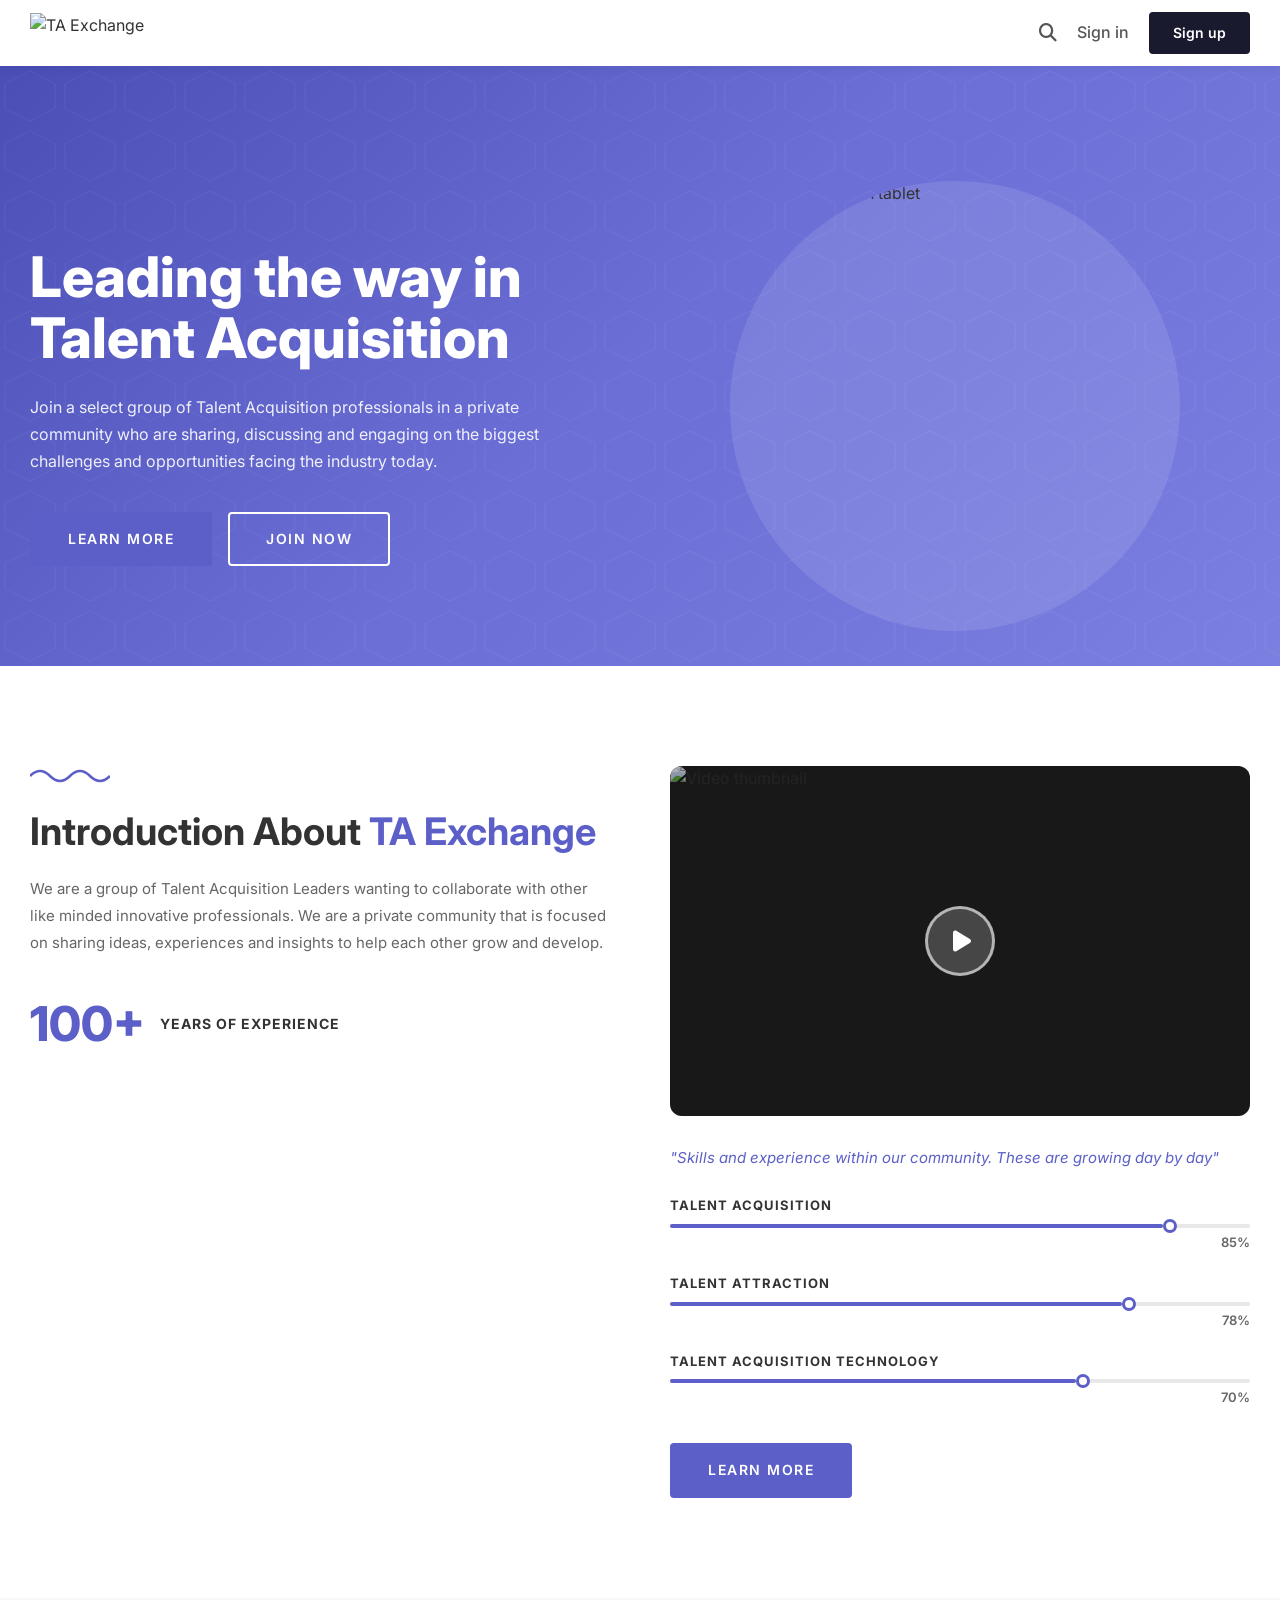
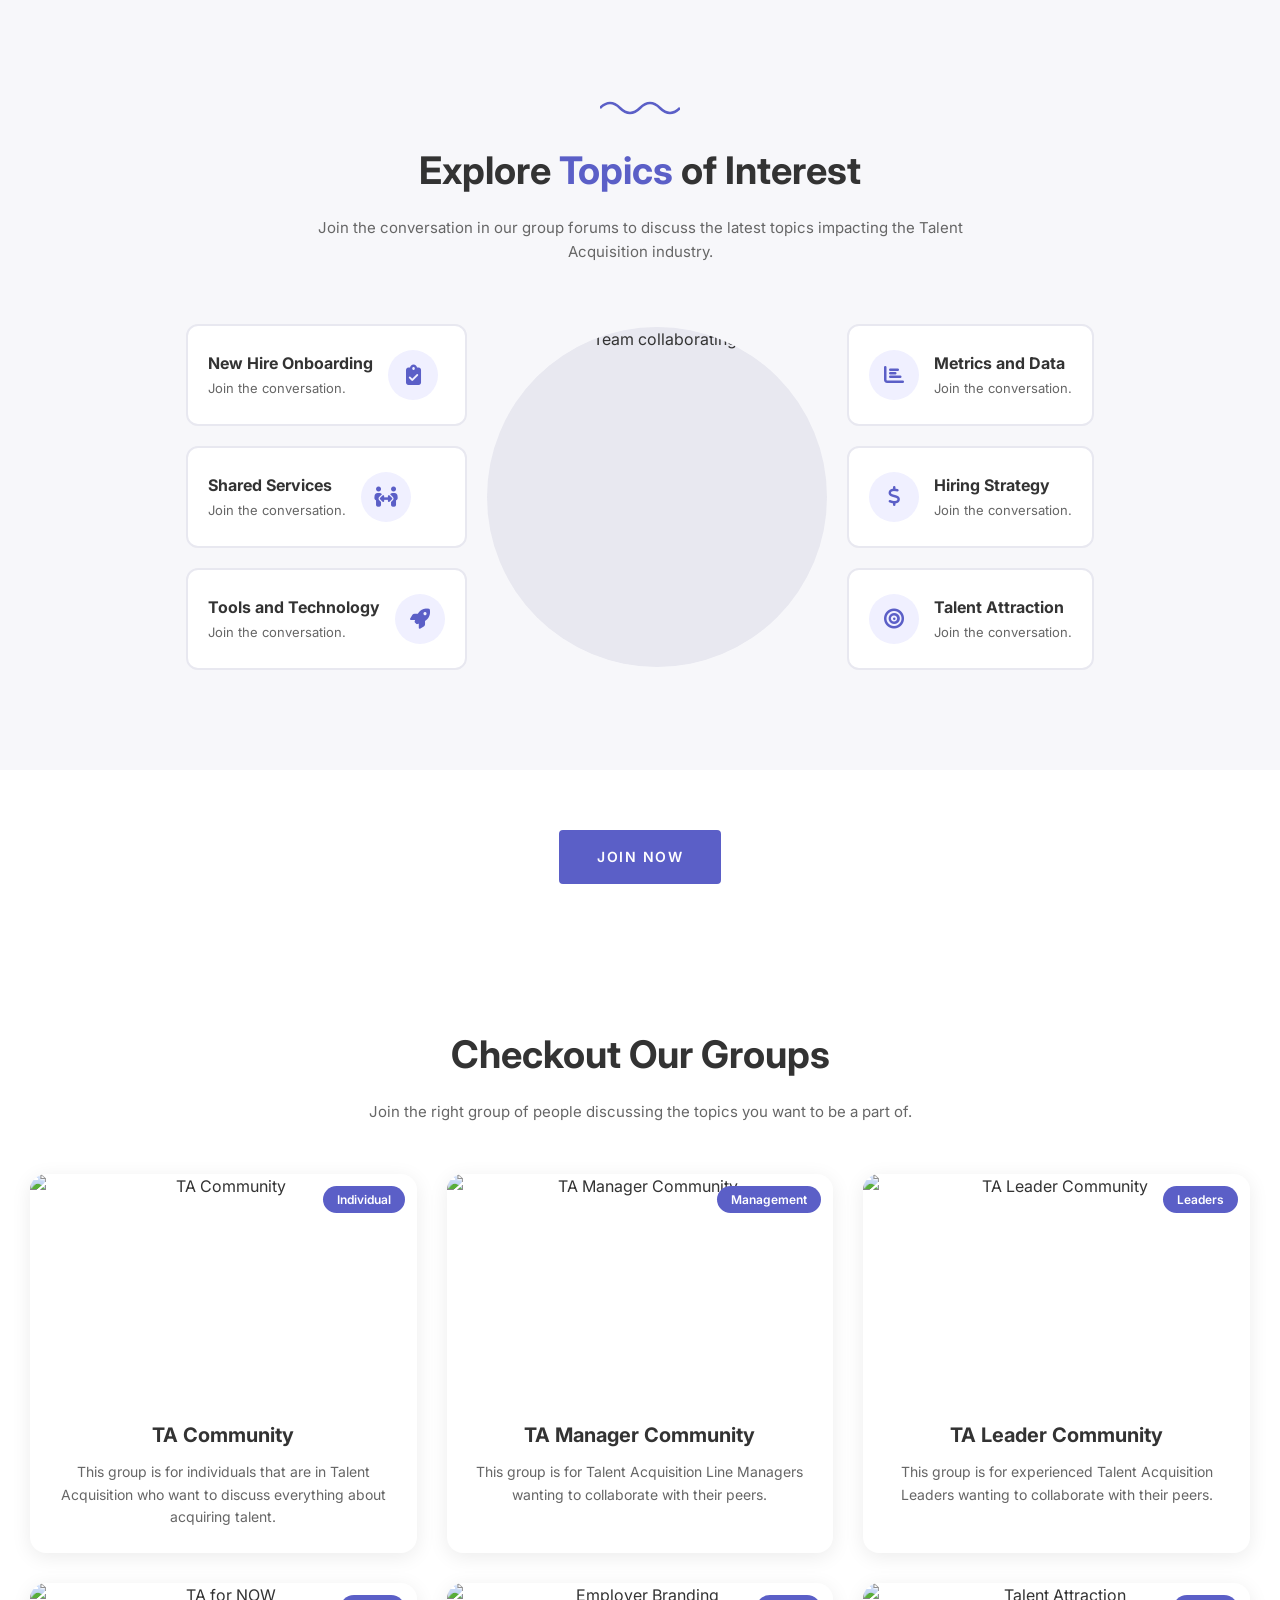
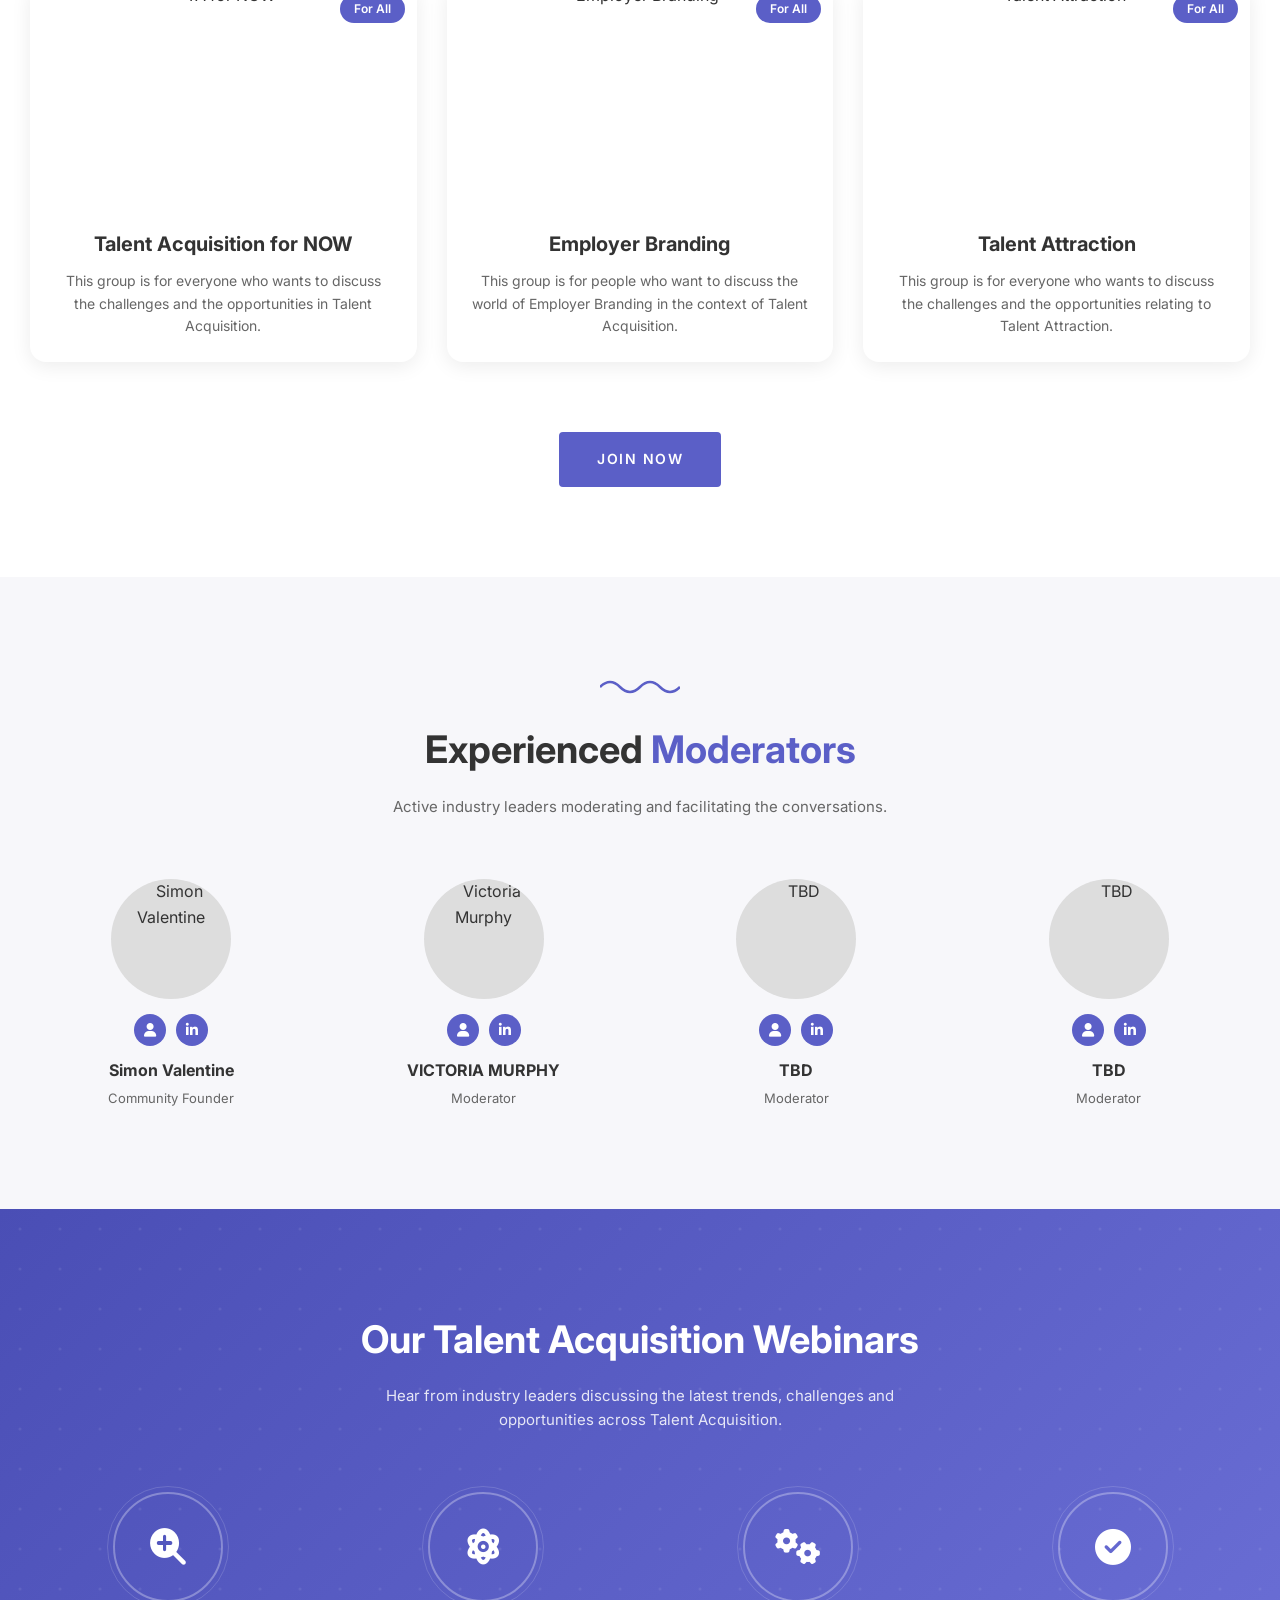
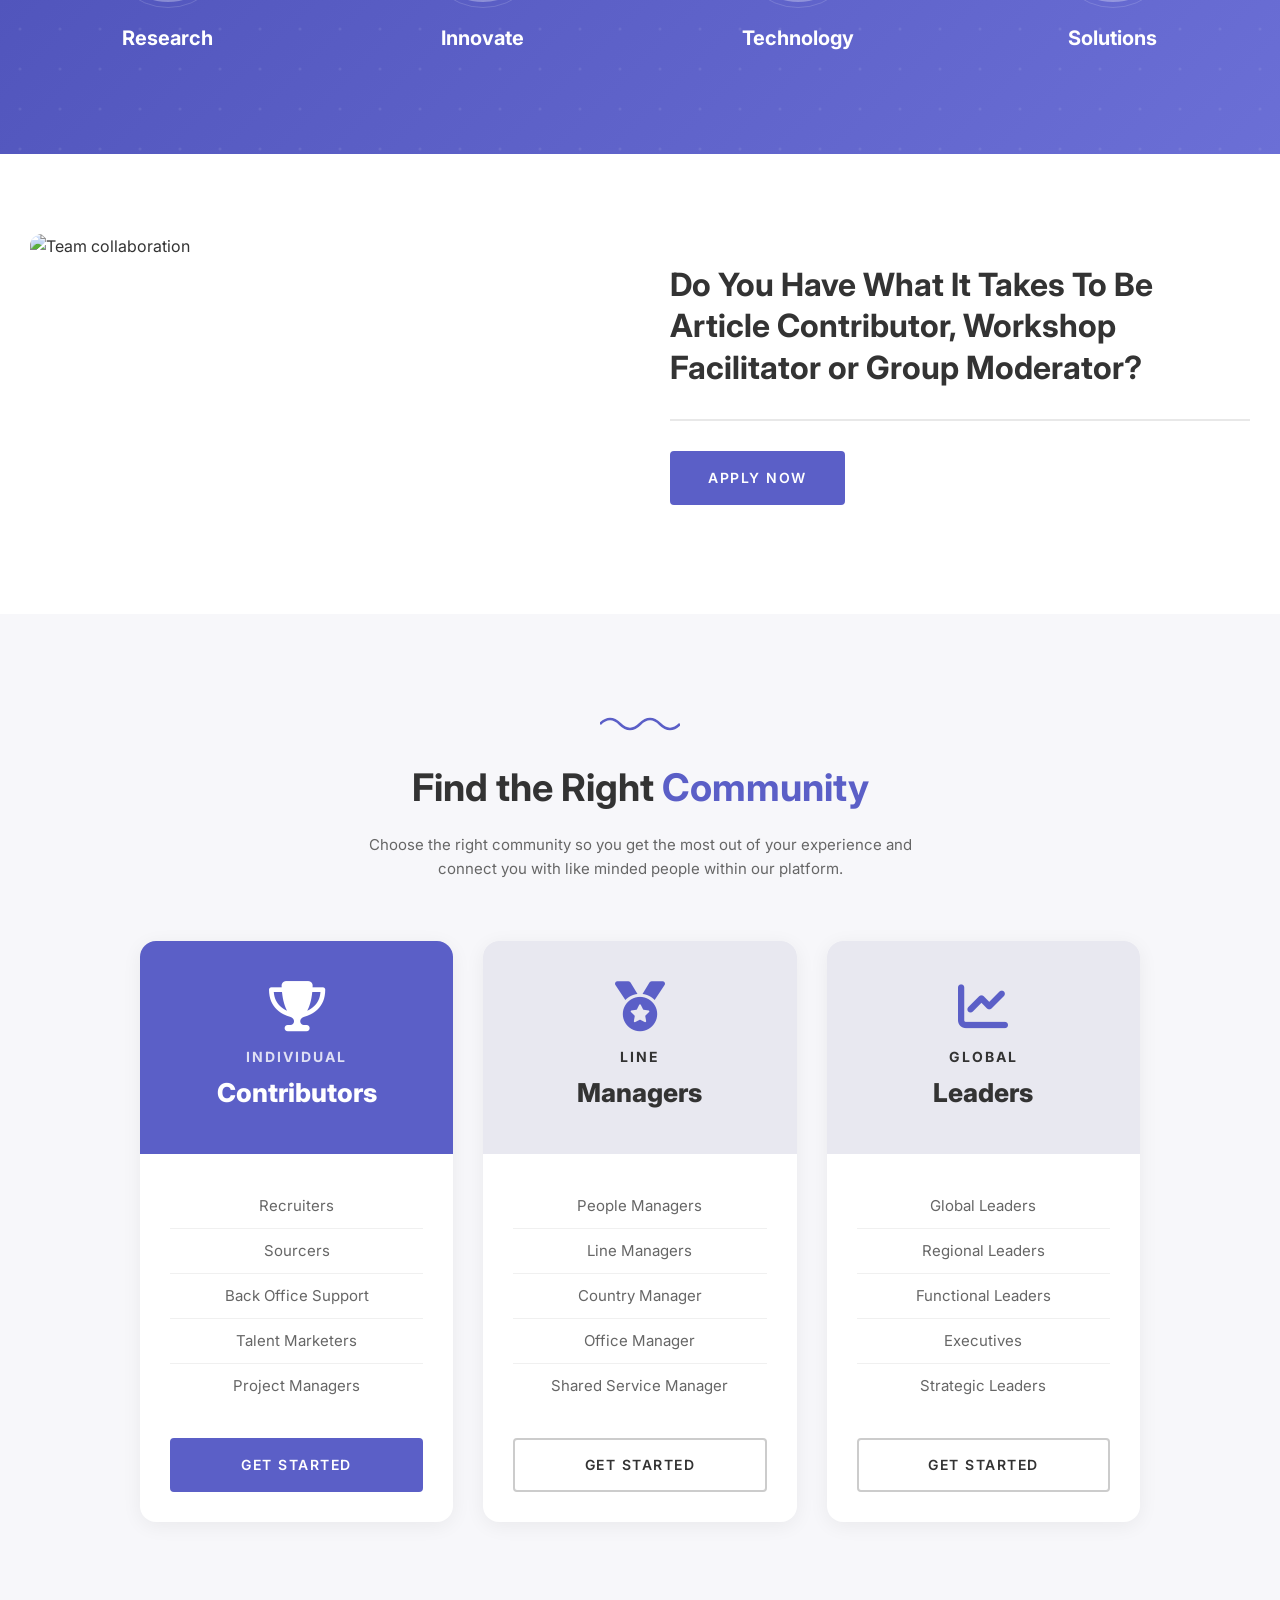
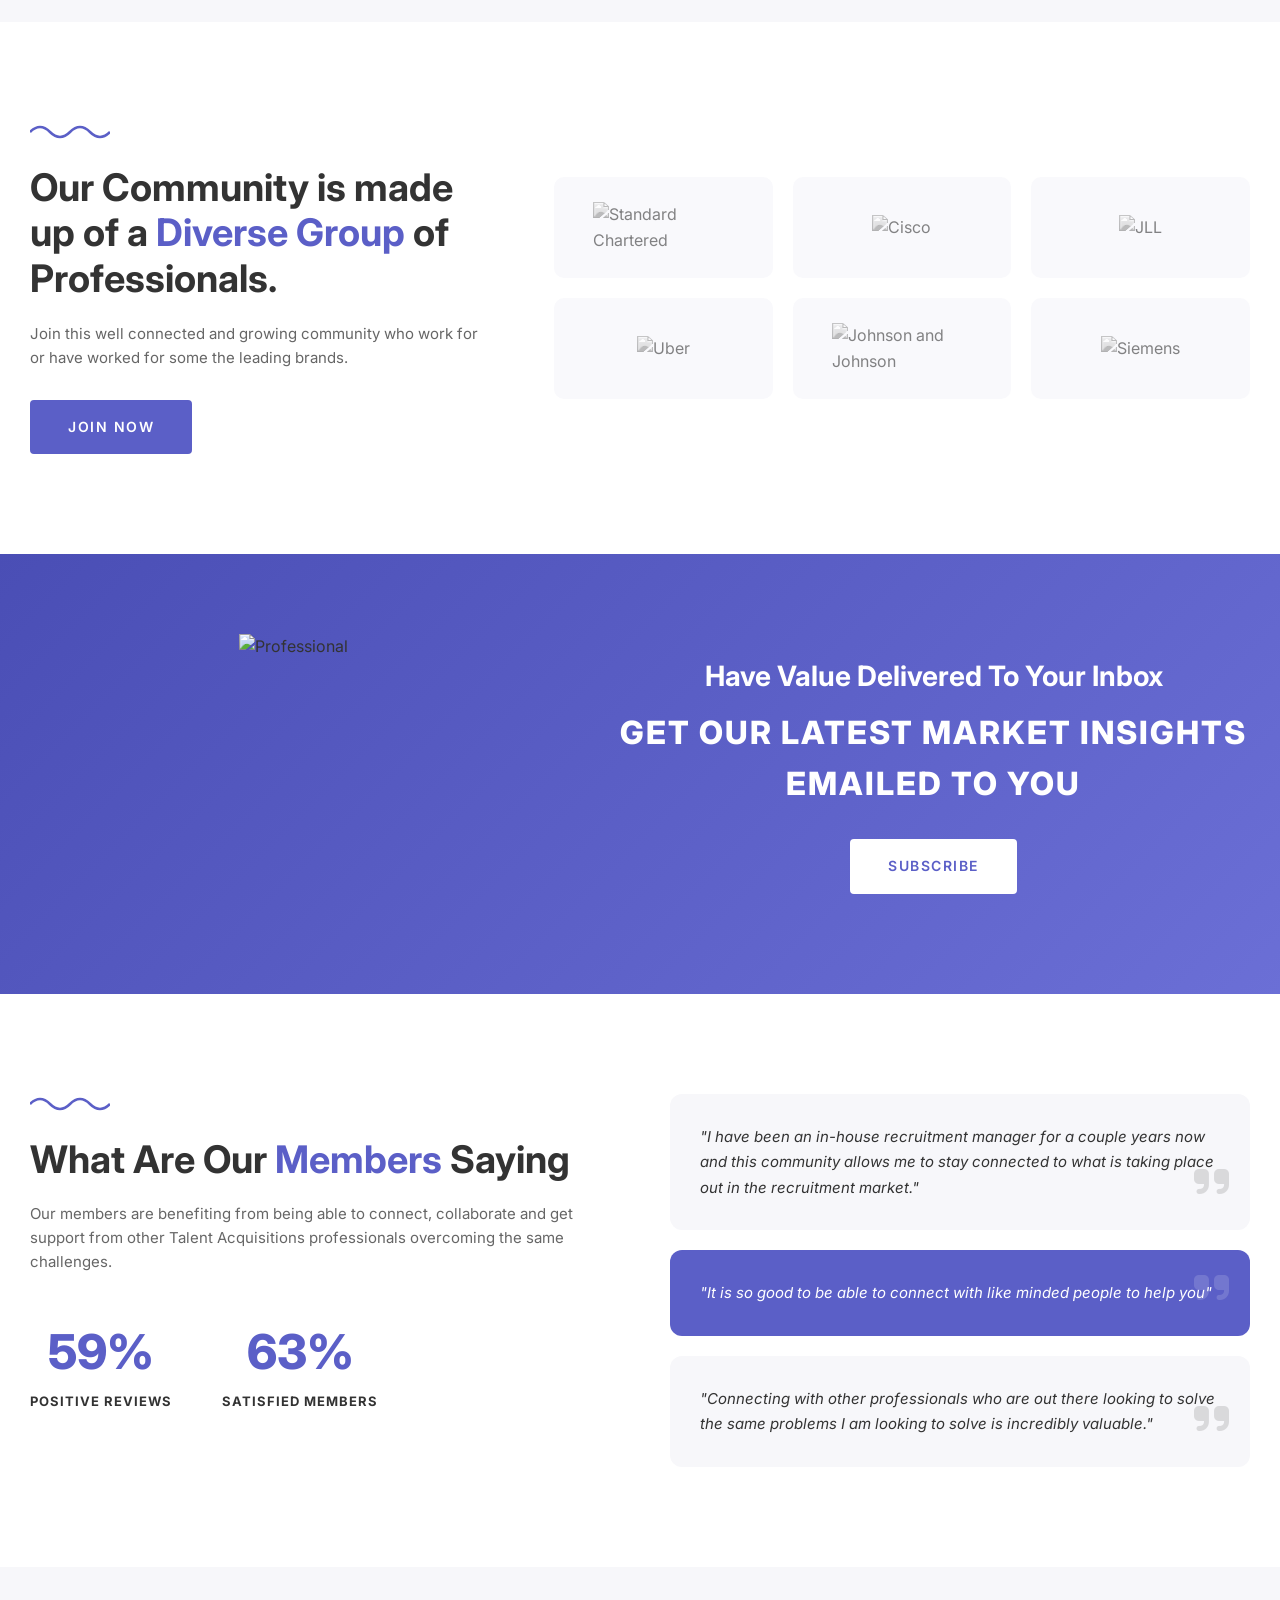
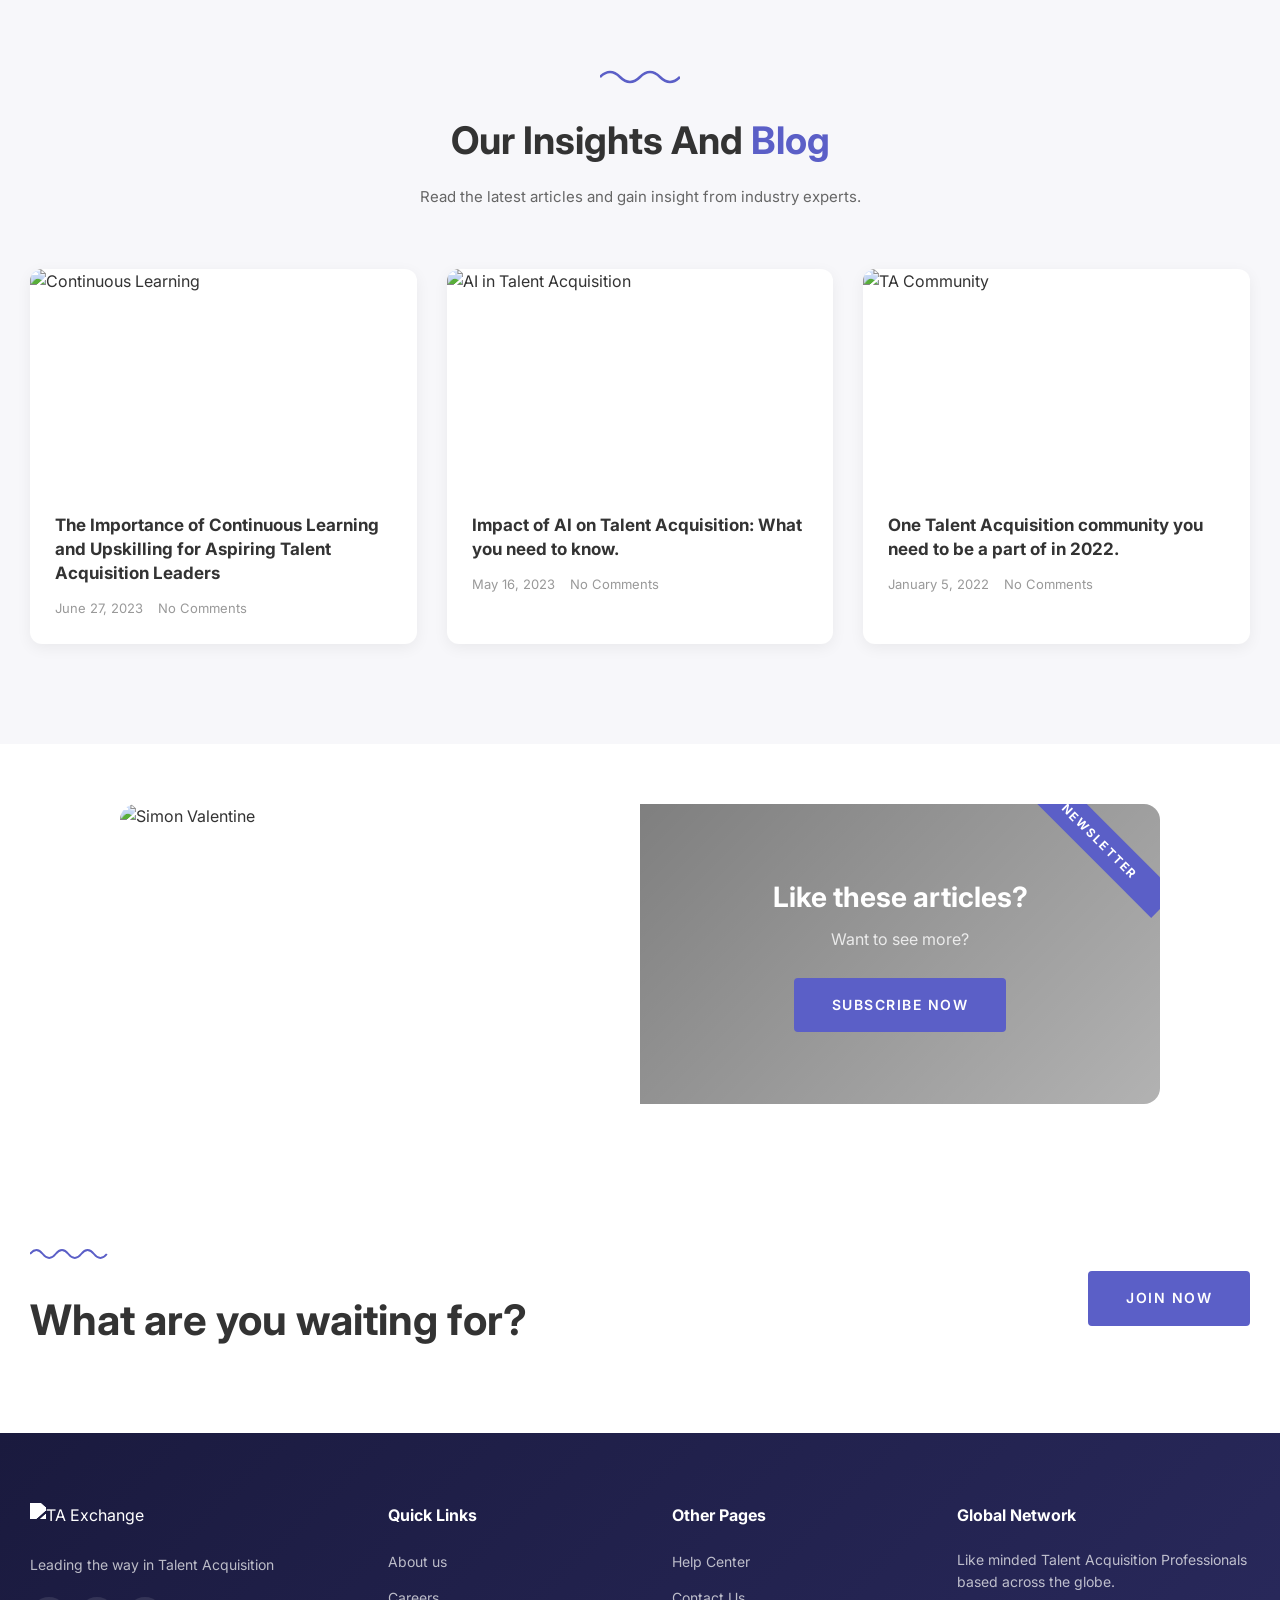
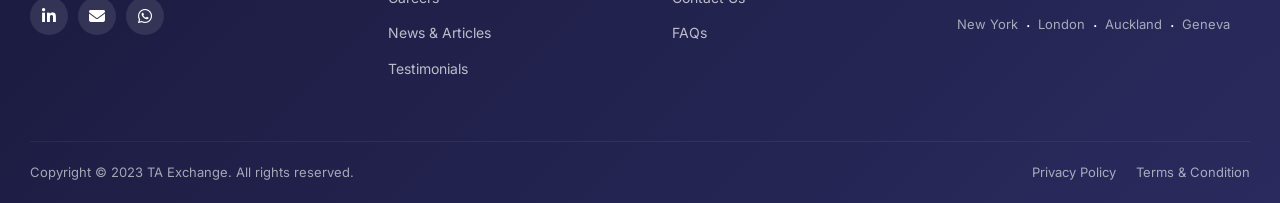
==== index.html @ 91c37acd "Rename ta-exchange-clone.html to index.html" ====
<!DOCTYPE html>
<html lang="en">
<head>
<meta charset="UTF-8">
<meta name="viewport" content="width=device-width, initial-scale=1.0">
<title>Talent Acquisition Exchange – Leading the way in Talent Acquisition</title>
<link rel="preconnect" href="https://fonts.googleapis.com">
<link href="https://fonts.googleapis.com/css2?family=Inter:wght@300;400;500;600;700;800;900&display=swap" rel="stylesheet">
<link rel="stylesheet" href="https://cdnjs.cloudflare.com/ajax/libs/font-awesome/6.4.0/css/all.min.css">
<style>
/* ===== RESET & BASE ===== */
*, *::before, *::after { margin: 0; padding: 0; box-sizing: border-box; }
html { scroll-behavior: smooth; }
body {
  font-family: 'Inter', -apple-system, BlinkMacSystemFont, sans-serif;
  color: #333;
  line-height: 1.6;
  overflow-x: hidden;
  background: #fff;
}
a { text-decoration: none; color: inherit; }
ul { list-style: none; }
img { max-width: 100%; display: block; }

:root {
  --primary: #5B5FC7;
  --primary-dark: #4A4EB5;
  --primary-light: #7175D4;
  --dark: #1a1a2e;
  --white: #ffffff;
  --gray-light: #f7f7fa;
  --gray: #666;
  --text: #333;
  --max-width: 1280px;
}

.container { max-width: var(--max-width); margin: 0 auto; padding: 0 30px; }
.section-wave { display: block; margin-bottom: 15px; color: var(--primary); }
.section-wave svg { width: 80px; height: 20px; }
.accent { color: var(--primary); }
.btn-primary {
  display: inline-block; background: var(--primary); color: var(--white);
  padding: 14px 36px; border-radius: 4px; font-weight: 600; font-size: 14px;
  letter-spacing: 1.5px; text-transform: uppercase; transition: all 0.3s; border: 2px solid var(--primary);
}
.btn-primary:hover { background: var(--primary-dark); border-color: var(--primary-dark); }
.btn-outline {
  display: inline-block; background: transparent; color: var(--white);
  padding: 14px 36px; border-radius: 4px; font-weight: 600; font-size: 14px;
  letter-spacing: 1.5px; text-transform: uppercase; border: 2px solid var(--white); transition: all 0.3s;
}
.btn-outline:hover { background: var(--white); color: var(--primary); }
.btn-outline-dark {
  display: inline-block; background: transparent; color: var(--text);
  padding: 14px 36px; border-radius: 4px; font-weight: 600; font-size: 14px;
  letter-spacing: 1.5px; text-transform: uppercase; border: 2px solid #ccc; transition: all 0.3s;
}
.btn-outline-dark:hover { border-color: var(--primary); color: var(--primary); }

/* ===== HEADER ===== */
.header {
  position: sticky; top: 0; z-index: 1000; background: var(--white);
  box-shadow: 0 2px 10px rgba(0,0,0,0.06); padding: 12px 0;
}
.header .container { display: flex; align-items: center; justify-content: space-between; }
.logo { display: flex; align-items: center; }
.logo img { height: 40px; width: auto; }
.header-right { display: flex; align-items: center; gap: 20px; }
.search-icon { font-size: 18px; color: #555; cursor: pointer; transition: color 0.3s; }
.search-icon:hover { color: var(--primary); }
.header-signin { font-weight: 500; color: #555; transition: color 0.3s; }
.header-signin:hover { color: var(--primary); }
.header-signup {
  background: var(--dark); color: var(--white); padding: 10px 24px;
  border-radius: 4px; font-weight: 600; font-size: 14px; transition: background 0.3s;
}
.header-signup:hover { background: #333; }

/* ===== HERO ===== */
.hero {
  background: linear-gradient(135deg, #4A4EB5 0%, #6B6FD6 50%, #7B7FE0 100%);
  padding: 80px 0 0; position: relative; overflow: hidden; min-height: 600px;
  display: flex; align-items: center;
}
.hero::before {
  content: ''; position: absolute; top: 0; left: 0; right: 0; bottom: 0;
  background: url("data:image/svg+xml,%3Csvg width='60' height='60' viewBox='0 0 60 60' xmlns='http://www.w3.org/2000/svg'%3E%3Cpath d='M30 5L55 17.5V42.5L30 55L5 42.5V17.5L30 5z' fill='none' stroke='rgba(255,255,255,0.06)' stroke-width='1'/%3E%3C/svg%3E");
  background-size: 60px 60px;
}
.hero .container {
  display: grid; grid-template-columns: 1fr 1fr; align-items: center;
  gap: 40px; position: relative; z-index: 1;
}
.hero-content { color: var(--white); }
.hero h1 { font-size: 56px; font-weight: 800; line-height: 1.1; margin-bottom: 24px; }
.hero p { font-size: 16px; line-height: 1.7; opacity: 0.9; margin-bottom: 36px; max-width: 520px; }
.hero-buttons { display: flex; gap: 16px; flex-wrap: wrap; }
.hero-image { display: flex; justify-content: center; align-items: flex-end; position: relative; }
.hero-image-circle {
  width: 450px; height: 450px; border-radius: 50%;
  background: rgba(255,255,255,0.1); display: flex;
  align-items: center; justify-content: center; overflow: hidden;
}
.hero-image-circle img { width: 100%; height: 100%; object-fit: cover; }

/* ===== ABOUT ===== */
.about { padding: 100px 0; background: var(--white); }
.about .container { display: grid; grid-template-columns: 1fr 1fr; gap: 60px; align-items: start; }
.about-left h2 { font-size: 38px; font-weight: 700; margin-bottom: 20px; line-height: 1.2; }
.about-left .about-text { color: var(--gray); font-size: 15px; line-height: 1.8; margin-bottom: 30px; }
.about-stat { display: flex; align-items: center; gap: 15px; margin-top: 30px; }
.about-stat-number { font-size: 48px; font-weight: 800; color: var(--primary); }
.about-stat-label { font-size: 14px; font-weight: 700; letter-spacing: 1px; text-transform: uppercase; }
.about-right { position: relative; }
.about-video {
  width: 100%; height: 350px; border-radius: 12px; overflow: hidden;
  position: relative; cursor: pointer; background: #222;
}
.about-video img { width: 100%; height: 100%; object-fit: cover; }
.about-video::after { content: ''; position: absolute; inset: 0; background: rgba(0,0,0,0.3); }
.play-btn {
  width: 70px; height: 70px; border-radius: 50%;
  background: rgba(255,255,255,0.2); border: 3px solid rgba(255,255,255,0.6);
  display: flex; align-items: center; justify-content: center;
  position: absolute; top: 50%; left: 50%; transform: translate(-50%, -50%);
  z-index: 2; transition: transform 0.3s;
}
.play-btn:hover { transform: translate(-50%, -50%) scale(1.1); }
.play-btn i { color: var(--white); font-size: 24px; margin-left: 4px; }
.about-skills { margin-top: 30px; }
.about-skills-quote { font-style: italic; color: var(--primary); font-size: 15px; margin-bottom: 25px; }
.skill-bar { margin-bottom: 20px; }
.skill-bar-label { font-weight: 700; font-size: 13px; letter-spacing: 1px; text-transform: uppercase; margin-bottom: 8px; }
.skill-bar-track { height: 4px; background: #e8e8e8; border-radius: 4px; position: relative; display: flex; align-items: center; }
.skill-bar-fill { height: 100%; background: var(--primary); border-radius: 4px; width: 0%; transition: width 1.5s ease; }
.skill-bar-dot {
  width: 14px; height: 14px; border-radius: 50%; border: 3px solid var(--primary);
  background: var(--white); position: absolute; left: 0; transition: left 1.5s ease;
}
.skill-bar-percent { font-size: 13px; font-weight: 600; color: var(--gray); text-align: right; margin-top: 4px; }
.about-skills .btn-primary { margin-top: 15px; }

/* ===== TOPICS ===== */
.topics { padding: 100px 0; background: var(--gray-light); text-align: center; }
.topics h2 { font-size: 38px; font-weight: 700; margin-bottom: 15px; }
.topics > .container > p { color: var(--gray); max-width: 650px; margin: 0 auto 60px; font-size: 15px; }
.topics-wrapper { display: flex; flex-wrap: wrap; justify-content: center; gap: 20px; max-width: 1100px; margin: 0 auto; }
.topics-col-left, .topics-col-right { display: flex; flex-direction: column; gap: 20px; justify-content: center; }
.topics-col-center { display: flex; align-items: center; justify-content: center; }
.topics-circle { width: 340px; height: 340px; border-radius: 50%; overflow: hidden; background: #e8e8f0; }
.topics-circle img { width: 100%; height: 100%; object-fit: cover; }
.topic-card {
  background: var(--white); border: 2px solid #e8e8f0; border-radius: 12px;
  padding: 24px 20px; display: flex; align-items: center; gap: 15px;
  transition: all 0.3s; cursor: pointer;
}
.topic-card:hover { border-color: var(--primary); transform: translateY(-2px); box-shadow: 0 8px 25px rgba(91,95,199,0.12); }
.topic-icon { width: 50px; height: 50px; border-radius: 50%; background: #f0f0ff; display: flex; align-items: center; justify-content: center; flex-shrink: 0; }
.topic-icon i { color: var(--primary); font-size: 20px; }
.topic-info { text-align: left; }
.topic-info h4 { font-size: 16px; font-weight: 700; margin-bottom: 2px; }
.topic-info p { font-size: 13px; color: var(--gray); }

.join-cta { text-align: center; padding: 60px 0; background: var(--white); }

/* ===== GROUPS ===== */
.groups { padding: 80px 0 30px; background: var(--white); text-align: center; }
.groups h2 { font-size: 38px; font-weight: 700; margin-bottom: 15px; }
.groups > .container > p { color: var(--gray); max-width: 550px; margin: 0 auto 50px; font-size: 15px; }
.groups-grid { display: grid; grid-template-columns: repeat(3, 1fr); gap: 30px; margin-bottom: 30px; }
.group-card { border-radius: 16px; overflow: hidden; box-shadow: 0 4px 20px rgba(0,0,0,0.08); transition: transform 0.3s; background: var(--white); }
.group-card:hover { transform: translateY(-5px); }
.group-card-image { height: 220px; position: relative; overflow: hidden; }
.group-card-image img { width: 100%; height: 100%; object-fit: cover; }
.group-card-tag { position: absolute; top: 12px; right: 12px; background: var(--primary); color: var(--white); padding: 4px 14px; border-radius: 20px; font-size: 12px; font-weight: 600; z-index: 1; }
.group-card-body { padding: 25px; }
.group-card-body h3 { font-size: 20px; font-weight: 700; margin-bottom: 10px; }
.group-card-body p { font-size: 14px; color: var(--gray); line-height: 1.6; }
.groups-join { text-align: center; padding: 40px 0 60px; }

/* ===== MODERATORS ===== */
.moderators { padding: 100px 0; background: var(--gray-light); text-align: center; }
.moderators h2 { font-size: 38px; font-weight: 700; margin-bottom: 15px; }
.moderators > .container > p { color: var(--gray); max-width: 550px; margin: 0 auto 60px; font-size: 15px; }
.moderators-grid { display: grid; grid-template-columns: repeat(4, 1fr); gap: 30px; }
.moderator-card { text-align: center; }
.moderator-avatar { width: 120px; height: 120px; border-radius: 50%; background: #ddd; margin: 0 auto 15px; overflow: hidden; }
.moderator-avatar img { width: 100%; height: 100%; object-fit: cover; }
.moderator-social { display: flex; justify-content: center; gap: 10px; margin-bottom: 12px; }
.moderator-social a { width: 32px; height: 32px; border-radius: 50%; background: var(--primary); color: var(--white); display: flex; align-items: center; justify-content: center; font-size: 14px; transition: background 0.3s; }
.moderator-social a:hover { background: var(--primary-dark); }
.moderator-card h4 { font-size: 16px; font-weight: 700; margin-bottom: 4px; }
.moderator-card .role { font-size: 13px; color: var(--gray); }

/* ===== WEBINARS ===== */
.webinars {
  padding: 100px 0; background: linear-gradient(135deg, #4A4EB5, #6B6FD6);
  text-align: center; color: var(--white); position: relative;
}
.webinars::before { content: ''; position: absolute; inset: 0; background: url("data:image/svg+xml,%3Csvg width='40' height='40' viewBox='0 0 40 40' xmlns='http://www.w3.org/2000/svg'%3E%3Ccircle cx='20' cy='20' r='1.5' fill='rgba(255,255,255,0.08)'/%3E%3C/svg%3E"); }
.webinars .container { position: relative; z-index: 1; }
.webinars h2 { font-size: 38px; font-weight: 700; margin-bottom: 15px; }
.webinars > .container > p { opacity: 0.85; max-width: 600px; margin: 0 auto 60px; font-size: 15px; }
.webinars-grid { display: grid; grid-template-columns: repeat(4, 1fr); gap: 40px; }
.webinar-item { display: flex; flex-direction: column; align-items: center; }
.webinar-icon {
  width: 110px; height: 110px; border-radius: 50%; border: 2px solid rgba(255,255,255,0.3);
  display: flex; align-items: center; justify-content: center; margin-bottom: 20px; position: relative;
}
.webinar-icon::before { content: ''; position: absolute; inset: -8px; border-radius: 50%; border: 1px solid rgba(255,255,255,0.15); }
.webinar-icon i { font-size: 36px; color: var(--white); }
.webinar-item h3 { font-size: 20px; font-weight: 700; }

/* ===== APPLY CTA ===== */
.apply-cta { padding: 80px 0; background: var(--white); }
.apply-cta .container { display: grid; grid-template-columns: 1fr 1fr; gap: 60px; align-items: center; }
.apply-cta-image { height: 300px; border-radius: 12px; overflow: hidden; }
.apply-cta-image img { width: 100%; height: 100%; object-fit: cover; }
.apply-cta-content h2 { font-size: 32px; font-weight: 700; line-height: 1.3; margin-bottom: 30px; }
.apply-cta-content hr { border: none; border-top: 2px solid #e8e8e8; margin-bottom: 30px; }

/* ===== COMMUNITY ===== */
.community { padding: 100px 0; background: var(--gray-light); text-align: center; }
.community h2 { font-size: 38px; font-weight: 700; margin-bottom: 15px; }
.community > .container > p { color: var(--gray); max-width: 600px; margin: 0 auto 60px; font-size: 15px; }
.pricing-grid { display: grid; grid-template-columns: repeat(3, 1fr); gap: 30px; max-width: 1000px; margin: 0 auto; }
.pricing-card { background: var(--white); border-radius: 16px; overflow: hidden; box-shadow: 0 4px 20px rgba(0,0,0,0.06); transition: transform 0.3s; }
.pricing-card:hover { transform: translateY(-5px); }
.pricing-card.featured .pricing-header { background: var(--primary); }
.pricing-header { background: #e8e8f0; padding: 40px 30px; text-align: center; }
.pricing-header i { font-size: 50px; margin-bottom: 15px; display: block; }
.pricing-card.featured .pricing-header i { color: var(--white); }
.pricing-header .tier-label { font-size: 14px; font-weight: 700; letter-spacing: 2px; text-transform: uppercase; margin-bottom: 4px; }
.pricing-card.featured .pricing-header .tier-label { color: rgba(255,255,255,0.8); }
.pricing-header .tier-name { font-size: 26px; font-weight: 800; }
.pricing-card.featured .pricing-header .tier-name { color: var(--white); }
.pricing-body { padding: 30px; }
.pricing-body ul { margin-bottom: 30px; }
.pricing-body li { padding: 10px 0; font-size: 15px; color: var(--gray); border-bottom: 1px solid #f0f0f0; }
.pricing-body li:last-child { border-bottom: none; }
.pricing-body .btn-primary, .pricing-body .btn-outline-dark { width: 100%; text-align: center; }

/* ===== BRANDS ===== */
.brands { padding: 100px 0; background: var(--white); }
.brands .container { display: grid; grid-template-columns: 1fr 1.5fr; gap: 60px; align-items: center; }
.brands-content h2 { font-size: 38px; font-weight: 700; line-height: 1.2; margin-bottom: 20px; }
.brands-content p { color: var(--gray); font-size: 15px; margin-bottom: 30px; }
.brands-logos { display: grid; grid-template-columns: repeat(3, 1fr); gap: 20px; }
.brand-logo { background: #f9f9fc; border-radius: 10px; padding: 25px 15px; display: flex; align-items: center; justify-content: center; min-height: 100px; }
.brand-logo img { max-height: 60px; max-width: 140px; object-fit: contain; filter: grayscale(100%); opacity: 0.6; transition: all 0.3s; }
.brand-logo:hover img { filter: grayscale(0%); opacity: 1; }

/* ===== NEWSLETTER ===== */
.newsletter { padding: 80px 0; background: linear-gradient(135deg, #4A4EB5, #6B6FD6); position: relative; overflow: hidden; }
.newsletter .container { display: grid; grid-template-columns: 1fr 1.2fr; gap: 60px; align-items: center; position: relative; z-index: 1; }
.newsletter-image { height: 280px; display: flex; align-items: center; justify-content: center; overflow: hidden; border-radius: 10px; }
.newsletter-image img { height: 100%; object-fit: cover; }
.newsletter-content { color: var(--white); text-align: center; }
.newsletter-content h3 { font-size: 28px; font-weight: 700; margin-bottom: 8px; }
.newsletter-content h2 { font-size: 32px; font-weight: 800; text-transform: uppercase; letter-spacing: 2px; margin-bottom: 30px; }
.newsletter .btn-outline { background: var(--white); color: var(--primary); border-color: var(--white); }
.newsletter .btn-outline:hover { background: transparent; color: var(--white); }

/* ===== TESTIMONIALS ===== */
.testimonials { padding: 100px 0; background: var(--white); }
.testimonials .container { display: grid; grid-template-columns: 1fr 1fr; gap: 60px; align-items: start; }
.testimonials-left h2 { font-size: 38px; font-weight: 700; margin-bottom: 20px; line-height: 1.2; }
.testimonials-left > p { color: var(--gray); font-size: 15px; margin-bottom: 40px; }
.stat-row { display: flex; gap: 50px; margin-top: 30px; }
.stat-item { text-align: center; }
.stat-number { font-size: 48px; font-weight: 800; color: var(--primary); }
.stat-label { font-size: 13px; font-weight: 700; letter-spacing: 1px; text-transform: uppercase; }
.testimonials-right { display: flex; flex-direction: column; gap: 20px; }
.testimonial-card { padding: 30px; border-radius: 12px; position: relative; }
.testimonial-card:nth-child(odd) { background: #f7f7fa; }
.testimonial-card:nth-child(even) { background: var(--primary); color: var(--white); }
.testimonial-card p { font-size: 15px; line-height: 1.7; font-style: italic; }
.testimonial-card .quote-icon { position: absolute; bottom: 15px; right: 20px; font-size: 40px; opacity: 0.15; }

/* ===== BLOG ===== */
.blog { padding: 100px 0; background: var(--gray-light); text-align: center; }
.blog h2 { font-size: 38px; font-weight: 700; margin-bottom: 15px; }
.blog > .container > p { color: var(--gray); max-width: 500px; margin: 0 auto 60px; font-size: 15px; }
.blog-grid { display: grid; grid-template-columns: repeat(3, 1fr); gap: 30px; text-align: left; }
.blog-card { background: var(--white); border-radius: 12px; overflow: hidden; box-shadow: 0 4px 15px rgba(0,0,0,0.06); transition: transform 0.3s; }
.blog-card:hover { transform: translateY(-5px); }
.blog-card-image { height: 220px; overflow: hidden; }
.blog-card-image img { width: 100%; height: 100%; object-fit: cover; }
.blog-card-body { padding: 25px; }
.blog-card-body h3 { font-size: 17px; font-weight: 700; line-height: 1.4; margin-bottom: 12px; color: var(--text); }
.blog-card-body h3 a:hover { color: var(--primary); }
.blog-card-meta { display: flex; gap: 15px; font-size: 13px; color: #999; }

/* ===== SUBSCRIBE BANNER ===== */
.subscribe-banner { padding: 60px 0; background: var(--white); }
.subscribe-banner .container { max-width: 1100px; }
.subscribe-card { border-radius: 16px; overflow: hidden; display: grid; grid-template-columns: 1fr 1fr; min-height: 300px; position: relative; }
.subscribe-card-image { overflow: hidden; }
.subscribe-card-image img { width: 100%; height: 100%; object-fit: cover; }
.subscribe-card-content {
  padding: 50px 40px; color: var(--white); display: flex; flex-direction: column;
  justify-content: center; align-items: center; text-align: center;
  background: linear-gradient(135deg, rgba(0,0,0,0.5), rgba(0,0,0,0.3));
}
.subscribe-card-content h3 { font-size: 28px; font-weight: 700; margin-bottom: 8px; }
.subscribe-card-content p { opacity: 0.8; margin-bottom: 25px; }
.newsletter-ribbon {
  position: absolute; top: 20px; right: -30px; background: var(--primary); color: var(--white);
  padding: 8px 40px; font-size: 12px; font-weight: 700; letter-spacing: 2px;
  text-transform: uppercase; transform: rotate(45deg);
}

/* ===== FINAL CTA ===== */
.final-cta { padding: 80px 0; background: var(--white); }
.final-cta .container { display: flex; align-items: center; justify-content: space-between; gap: 40px; }
.final-cta h2 { font-size: 42px; font-weight: 700; }

/* ===== FOOTER ===== */
.footer { background: linear-gradient(135deg, #1a1a3e, #2a2a5e); color: var(--white); padding: 70px 0 0; }
.footer-grid { display: grid; grid-template-columns: 1.3fr 1fr 1fr 1.2fr; gap: 40px; padding-bottom: 50px; }
.footer-brand .logo { margin-bottom: 15px; }
.footer-brand .logo img { height: 36px; filter: brightness(0) invert(1); }
.footer-brand .tagline { font-size: 14px; opacity: 0.7; margin-bottom: 20px; }
.footer-social { display: flex; gap: 10px; margin-bottom: 20px; }
.footer-social a { width: 38px; height: 38px; border-radius: 50%; background: rgba(255,255,255,0.1); display: flex; align-items: center; justify-content: center; color: var(--white); font-size: 16px; transition: background 0.3s; }
.footer-social a:hover { background: var(--primary); }
.footer h4 { font-size: 16px; font-weight: 700; margin-bottom: 20px; }
.footer-links li { margin-bottom: 10px; }
.footer-links a { font-size: 14px; opacity: 0.7; transition: opacity 0.3s; }
.footer-links a:hover { opacity: 1; }
.footer-network .network-desc { font-size: 14px; opacity: 0.7; margin-bottom: 20px; }
.network-cities { display: flex; flex-wrap: wrap; gap: 8px; }
.network-cities span { font-size: 13px; opacity: 0.6; }
.footer-bottom { border-top: 1px solid rgba(255,255,255,0.1); padding: 20px 0; display: flex; justify-content: space-between; align-items: center; font-size: 13px; opacity: 0.6; }
.footer-bottom-links { display: flex; gap: 20px; }
.footer-bottom-links a:hover { opacity: 1; }

/* ===== RESPONSIVE ===== */
@media (max-width: 1024px) {
  .hero h1 { font-size: 42px; }
  .hero .container { grid-template-columns: 1fr; text-align: center; }
  .hero p { margin: 0 auto 36px; }
  .hero-buttons { justify-content: center; }
  .hero-image { display: none; }
  .about .container { grid-template-columns: 1fr; }
  .topics-wrapper { flex-direction: column; align-items: center; }
  .topics-circle { width: 250px; height: 250px; }
  .groups-grid { grid-template-columns: repeat(2, 1fr); }
  .moderators-grid { grid-template-columns: repeat(2, 1fr); }
  .webinars-grid { grid-template-columns: repeat(2, 1fr); }
  .apply-cta .container { grid-template-columns: 1fr; }
  .pricing-grid { grid-template-columns: repeat(2, 1fr); }
  .brands .container { grid-template-columns: 1fr; }
  .brands-logos { max-width: 500px; margin: 0 auto; }
  .newsletter .container { grid-template-columns: 1fr; }
  .newsletter-image { display: none; }
  .testimonials .container { grid-template-columns: 1fr; }
  .blog-grid { grid-template-columns: repeat(2, 1fr); }
  .subscribe-card { grid-template-columns: 1fr; }
  .subscribe-card-image { min-height: 200px; }
  .footer-grid { grid-template-columns: repeat(2, 1fr); }
  .final-cta .container { flex-direction: column; text-align: center; }
}
@media (max-width: 768px) {
  .hero { padding: 60px 0; min-height: auto; }
  .hero h1 { font-size: 34px; }
  h2 { font-size: 30px !important; }
  .groups-grid { grid-template-columns: 1fr; }
  .moderators-grid { grid-template-columns: repeat(2, 1fr); }
  .webinars-grid { grid-template-columns: repeat(2, 1fr); }
  .pricing-grid { grid-template-columns: 1fr; }
  .blog-grid { grid-template-columns: 1fr; }
  .stat-row { flex-direction: column; gap: 20px; align-items: center; }
  .footer-grid { grid-template-columns: 1fr; }
  .footer-bottom { flex-direction: column; gap: 10px; text-align: center; }
  .header-right { gap: 12px; }
  .header-signin { display: none; }
}
@media (max-width: 480px) {
  .hero h1 { font-size: 28px; }
  .hero-buttons { flex-direction: column; align-items: center; }
  .container { padding: 0 20px; }
}
</style>
</head>
<body>

<!-- HEADER -->
<header class="header" id="top">
  <div class="container">
    <a href="https://taex007.wpenginepowered.com/" class="logo">
      <img src="https://taex007.wpenginepowered.com/wp-content/uploads/2021/12/talogosmallv200.png" alt="TA Exchange">
    </a>
    <div class="header-right">
      <a href="#" class="search-icon"><i class="fas fa-search"></i></a>
      <a href="https://taex007.wpenginepowered.com/wp-login.php" class="header-signin">Sign in</a>
      <a href="https://taex007.wpenginepowered.com/apply/" class="header-signup">Sign up</a>
    </div>
  </div>
</header>

<!-- HERO -->
<section class="hero" id="hero">
  <div class="container">
    <div class="hero-content">
      <h1>Leading the way in Talent Acquisition</h1>
      <p>Join a select group of Talent Acquisition professionals in a private community who are sharing, discussing and engaging on the biggest challenges and opportunities facing the industry today.</p>
      <div class="hero-buttons">
        <a href="#about" class="btn-primary">LEARN MORE</a>
        <a href="https://taex007.wpenginepowered.com/apply/" class="btn-outline">JOIN NOW</a>
      </div>
    </div>
    <div class="hero-image">
      <div class="hero-image-circle">
        <img src="https://taex007.wpenginepowered.com/wp-content/uploads/2021/12/businext-img57.png" alt="Professional with tablet">
      </div>
    </div>
  </div>
</section>

<!-- ABOUT -->
<section class="about" id="about">
  <div class="container">
    <div class="about-left">
      <span class="section-wave"><svg viewBox="0 0 80 20"><path d="M0 10 Q10 0 20 10 Q30 20 40 10 Q50 0 60 10 Q70 20 80 10" fill="none" stroke="currentColor" stroke-width="2.5"/></svg></span>
      <h2>Introduction About <span class="accent">TA Exchange</span></h2>
      <p class="about-text">We are a group of Talent Acquisition Leaders wanting to collaborate with other like minded innovative professionals. We are a private community that is focused on sharing ideas, experiences and insights to help each other grow and develop.</p>
      <div class="about-stat">
        <span class="about-stat-number">100+</span>
        <div><span class="about-stat-label">YEARS OF EXPERIENCE</span></div>
      </div>
    </div>
    <div class="about-right">
      <div class="about-video">
        <img src="https://taex007.wpenginepowered.com/wp-content/uploads/2022/01/Screen-Shot-2022-01-18-at-09.37.43.png" alt="Video thumbnail">
        <div class="play-btn"><i class="fas fa-play"></i></div>
      </div>
      <div class="about-skills">
        <p class="about-skills-quote">"Skills and experience within our community. These are growing day by day"</p>
        <div class="skill-bar">
          <div class="skill-bar-label">TALENT ACQUISITION</div>
          <div class="skill-bar-track"><div class="skill-bar-fill" data-width="85"></div><div class="skill-bar-dot" data-left="85"></div></div>
          <div class="skill-bar-percent">85%</div>
        </div>
        <div class="skill-bar">
          <div class="skill-bar-label">TALENT ATTRACTION</div>
          <div class="skill-bar-track"><div class="skill-bar-fill" data-width="78"></div><div class="skill-bar-dot" data-left="78"></div></div>
          <div class="skill-bar-percent">78%</div>
        </div>
        <div class="skill-bar">
          <div class="skill-bar-label">TALENT ACQUISITION TECHNOLOGY</div>
          <div class="skill-bar-track"><div class="skill-bar-fill" data-width="70"></div><div class="skill-bar-dot" data-left="70"></div></div>
          <div class="skill-bar-percent">70%</div>
        </div>
        <a href="#community" class="btn-primary">LEARN MORE</a>
      </div>
    </div>
  </div>
</section>

<!-- EXPLORE TOPICS -->
<section class="topics" id="topics">
  <div class="container">
    <span class="section-wave" style="display:inline-block;"><svg viewBox="0 0 80 20"><path d="M0 10 Q10 0 20 10 Q30 20 40 10 Q50 0 60 10 Q70 20 80 10" fill="none" stroke="currentColor" stroke-width="2.5"/></svg></span>
    <h2>Explore <span class="accent">Topics</span> of Interest</h2>
    <p>Join the conversation in our group forums to discuss the latest topics impacting the Talent Acquisition industry.</p>
    <div class="topics-wrapper">
      <div class="topics-col-left">
        <div class="topic-card"><div class="topic-info"><h4>New Hire Onboarding</h4><p>Join the conversation.</p></div><div class="topic-icon"><i class="fas fa-clipboard-check"></i></div></div>
        <div class="topic-card"><div class="topic-info"><h4>Shared Services</h4><p>Join the conversation.</p></div><div class="topic-icon"><i class="fas fa-people-arrows"></i></div></div>
        <div class="topic-card"><div class="topic-info"><h4>Tools and Technology</h4><p>Join the conversation.</p></div><div class="topic-icon"><i class="fas fa-rocket"></i></div></div>
      </div>
      <div class="topics-col-center">
        <div class="topics-circle">
          <img src="https://taex007.wpenginepowered.com/wp-content/uploads/2021/12/businext-img34.jpg" alt="Team collaborating">
        </div>
      </div>
      <div class="topics-col-right">
        <div class="topic-card"><div class="topic-icon"><i class="fas fa-chart-bar"></i></div><div class="topic-info"><h4>Metrics and Data</h4><p>Join the conversation.</p></div></div>
        <div class="topic-card"><div class="topic-icon"><i class="fas fa-dollar-sign"></i></div><div class="topic-info"><h4>Hiring Strategy</h4><p>Join the conversation.</p></div></div>
        <div class="topic-card"><div class="topic-icon"><i class="fas fa-bullseye"></i></div><div class="topic-info"><h4>Talent Attraction</h4><p>Join the conversation.</p></div></div>
      </div>
    </div>
  </div>
</section>

<!-- JOIN CTA -->
<section class="join-cta">
  <a href="https://taex007.wpenginepowered.com/apply/" class="btn-primary">JOIN NOW</a>
</section>

<!-- GROUPS -->
<section class="groups" id="groups">
  <div class="container">
    <h2>Checkout Our Groups</h2>
    <p>Join the right group of people discussing the topics you want to be a part of.</p>
    <div class="groups-grid">
      <div class="group-card">
        <div class="group-card-image"><img src="https://taex007.wpenginepowered.com/wp-content/uploads/2021/12/businext-img29.jpg" alt="TA Community"><span class="group-card-tag">Individual</span></div>
        <div class="group-card-body"><h3>TA Community</h3><p>This group is for individuals that are in Talent Acquisition who want to discuss everything about acquiring talent.</p></div>
      </div>
      <div class="group-card">
        <div class="group-card-image"><img src="https://taex007.wpenginepowered.com/wp-content/uploads/2021/12/businext-img27.jpg" alt="TA Manager Community"><span class="group-card-tag">Management</span></div>
        <div class="group-card-body"><h3>TA Manager Community</h3><p>This group is for Talent Acquisition Line Managers wanting to collaborate with their peers.</p></div>
      </div>
      <div class="group-card">
        <div class="group-card-image"><img src="https://taex007.wpenginepowered.com/wp-content/uploads/2021/12/businext-img28.jpg" alt="TA Leader Community"><span class="group-card-tag">Leaders</span></div>
        <div class="group-card-body"><h3>TA Leader Community</h3><p>This group is for experienced Talent Acquisition Leaders wanting to collaborate with their peers.</p></div>
      </div>
      <div class="group-card">
        <div class="group-card-image"><img src="https://taex007.wpenginepowered.com/wp-content/uploads/2021/12/businext-img32.jpg" alt="TA for NOW"><span class="group-card-tag">For All</span></div>
        <div class="group-card-body"><h3>Talent Acquisition for NOW</h3><p>This group is for everyone who wants to discuss the challenges and the opportunities in Talent Acquisition.</p></div>
      </div>
      <div class="group-card">
        <div class="group-card-image"><img src="https://taex007.wpenginepowered.com/wp-content/uploads/2021/12/businext-img30.jpg" alt="Employer Branding"><span class="group-card-tag">For All</span></div>
        <div class="group-card-body"><h3>Employer Branding</h3><p>This group is for people who want to discuss the world of Employer Branding in the context of Talent Acquisition.</p></div>
      </div>
      <div class="group-card">
        <div class="group-card-image"><img src="https://taex007.wpenginepowered.com/wp-content/uploads/2021/12/businext-img31.jpg" alt="Talent Attraction"><span class="group-card-tag">For All</span></div>
        <div class="group-card-body"><h3>Talent Attraction</h3><p>This group is for everyone who wants to discuss the challenges and the opportunities relating to Talent Attraction.</p></div>
      </div>
    </div>
    <div class="groups-join" style="margin-top:30px;">
      <a href="https://taex007.wpenginepowered.com/apply/" class="btn-primary">JOIN NOW</a>
    </div>
  </div>
</section>

<!-- MODERATORS -->
<section class="moderators" id="moderators">
  <div class="container">
    <span class="section-wave" style="display:inline-block;"><svg viewBox="0 0 80 20"><path d="M0 10 Q10 0 20 10 Q30 20 40 10 Q50 0 60 10 Q70 20 80 10" fill="none" stroke="currentColor" stroke-width="2.5"/></svg></span>
    <h2>Experienced <span class="accent">Moderators</span></h2>
    <p>Active industry leaders moderating and facilitating the conversations.</p>
    <div class="moderators-grid">
      <div class="moderator-card">
        <div class="moderator-avatar"><img src="https://taex007.wpenginepowered.com/wp-content/uploads/2022/01/IMG_5290.jpg" alt="Simon Valentine"></div>
        <div class="moderator-social">
          <a href="https://taex007.wpenginepowered.com/members/simon-valentine"><i class="fas fa-user"></i></a>
          <a href="https://www.linkedin.com/in/simonvalentine/" target="_blank"><i class="fab fa-linkedin-in"></i></a>
        </div>
        <h4>Simon Valentine</h4>
        <p class="role">Community Founder</p>
      </div>
      <div class="moderator-card">
        <div class="moderator-avatar"><img src="https://taex007.wpenginepowered.com/wp-content/uploads/2022/01/1615530323697-300x300.jpeg" alt="Victoria Murphy"></div>
        <div class="moderator-social">
          <a href="https://taex007.wpenginepowered.com/members/victoria-murphy"><i class="fas fa-user"></i></a>
          <a href="https://www.linkedin.com/in/victoriamurphy/" target="_blank"><i class="fab fa-linkedin-in"></i></a>
        </div>
        <h4>VICTORIA MURPHY</h4>
        <p class="role">Moderator</p>
      </div>
      <div class="moderator-card">
        <div class="moderator-avatar"><img src="https://taex007.wpenginepowered.com/wp-content/uploads/2022/01/groups-1.png" alt="TBD"></div>
        <div class="moderator-social">
          <a href="https://taex007.wpenginepowered.com/members/GeneviveCalib-og"><i class="fas fa-user"></i></a>
          <a href="https://www.linkedin.com/in/genevive-cobar-349269ba/" target="_blank"><i class="fab fa-linkedin-in"></i></a>
        </div>
        <h4>TBD</h4>
        <p class="role">Moderator</p>
      </div>
      <div class="moderator-card">
        <div class="moderator-avatar"><img src="https://taex007.wpenginepowered.com/wp-content/uploads/2022/01/groups-1.png" alt="TBD"></div>
        <div class="moderator-social">
          <a href="https://taex007.wpenginepowered.com/members/GeneviveCalib-og"><i class="fas fa-user"></i></a>
          <a href="https://www.linkedin.com/in/genevive-cobar-349269ba/" target="_blank"><i class="fab fa-linkedin-in"></i></a>
        </div>
        <h4>TBD</h4>
        <p class="role">Moderator</p>
      </div>
    </div>
  </div>
</section>

<!-- WEBINARS -->
<section class="webinars" id="webinars">
  <div class="container">
    <h2>Our Talent Acquisition Webinars</h2>
    <p>Hear from industry leaders discussing the latest trends, challenges and opportunities across Talent Acquisition.</p>
    <div class="webinars-grid">
      <div class="webinar-item"><div class="webinar-icon"><i class="fas fa-search-plus"></i></div><h3>Research</h3></div>
      <div class="webinar-item"><div class="webinar-icon"><i class="fas fa-atom"></i></div><h3>Innovate</h3></div>
      <div class="webinar-item"><div class="webinar-icon"><i class="fas fa-cogs"></i></div><h3>Technology</h3></div>
      <div class="webinar-item"><div class="webinar-icon"><i class="fas fa-check-circle"></i></div><h3>Solutions</h3></div>
    </div>
  </div>
</section>

<!-- APPLY CTA -->
<section class="apply-cta">
  <div class="container">
    <div class="apply-cta-image"><img src="https://taex007.wpenginepowered.com/wp-content/uploads/2021/12/businext-img26.jpg" alt="Team collaboration"></div>
    <div class="apply-cta-content">
      <h2>Do You Have What It Takes To Be Article Contributor, Workshop Facilitator or Group Moderator?</h2>
      <hr>
      <a href="https://taex007.wpenginepowered.com/careers/" class="btn-primary">APPLY NOW</a>
    </div>
  </div>
</section>

<!-- FIND THE RIGHT COMMUNITY -->
<section class="community" id="community">
  <div class="container">
    <span class="section-wave" style="display:inline-block;"><svg viewBox="0 0 80 20"><path d="M0 10 Q10 0 20 10 Q30 20 40 10 Q50 0 60 10 Q70 20 80 10" fill="none" stroke="currentColor" stroke-width="2.5"/></svg></span>
    <h2>Find the Right <span class="accent">Community</span></h2>
    <p>Choose the right community so you get the most out of your experience and connect you with like minded people within our platform.</p>
    <div class="pricing-grid">
      <div class="pricing-card featured">
        <div class="pricing-header"><i class="fas fa-trophy"></i><div class="tier-label">INDIVIDUAL</div><div class="tier-name">Contributors</div></div>
        <div class="pricing-body">
          <ul><li>Recruiters</li><li>Sourcers</li><li>Back Office Support</li><li>Talent Marketers</li><li>Project Managers</li></ul>
          <a href="https://taex007.wpenginepowered.com/apply/" class="btn-primary">GET STARTED</a>
        </div>
      </div>
      <div class="pricing-card">
        <div class="pricing-header"><i class="fas fa-medal" style="color:var(--primary);"></i><div class="tier-label">LINE</div><div class="tier-name">Managers</div></div>
        <div class="pricing-body">
          <ul><li>People Managers</li><li>Line Managers</li><li>Country Manager</li><li>Office Manager</li><li>Shared Service Manager</li></ul>
          <a href="https://taex007.wpenginepowered.com/apply/" class="btn-outline-dark">GET STARTED</a>
        </div>
      </div>
      <div class="pricing-card">
        <div class="pricing-header"><i class="fas fa-chart-line" style="color:var(--primary);"></i><div class="tier-label">GLOBAL</div><div class="tier-name">Leaders</div></div>
        <div class="pricing-body">
          <ul><li>Global Leaders</li><li>Regional Leaders</li><li>Functional Leaders</li><li>Executives</li><li>Strategic Leaders</li></ul>
          <a href="https://taex007.wpenginepowered.com/apply/" class="btn-outline-dark">GET STARTED</a>
        </div>
      </div>
    </div>
  </div>
</section>

<!-- BRANDS -->
<section class="brands" id="brands">
  <div class="container">
    <div class="brands-content">
      <span class="section-wave"><svg viewBox="0 0 80 20"><path d="M0 10 Q10 0 20 10 Q30 20 40 10 Q50 0 60 10 Q70 20 80 10" fill="none" stroke="currentColor" stroke-width="2.5"/></svg></span>
      <h2>Our Community is made up of a <span class="accent">Diverse Group</span> of Professionals.</h2>
      <p>Join this well connected and growing community who work for or have worked for some the leading brands.</p>
      <a href="https://taex007.wpenginepowered.com/apply/" class="btn-primary">JOIN NOW</a>
    </div>
    <div class="brands-logos">
      <div class="brand-logo"><img src="https://taex007.wpenginepowered.com/wp-content/uploads/2022/01/Untitled-6-1-e1629827943379.png" alt="Standard Chartered"></div>
      <div class="brand-logo"><img src="https://taex007.wpenginepowered.com/wp-content/uploads/2022/01/c-1-e1629827275233.png" alt="Cisco"></div>
      <div class="brand-logo"><img src="https://taex007.wpenginepowered.com/wp-content/uploads/2022/01/JLL-1.png" alt="JLL"></div>
      <div class="brand-logo"><img src="https://taex007.wpenginepowered.com/wp-content/uploads/2022/01/uber-copy-1-e1641990877524.png" alt="Uber"></div>
      <div class="brand-logo"><img src="https://taex007.wpenginepowered.com/wp-content/uploads/2022/01/jj-1.png" alt="Johnson and Johnson"></div>
      <div class="brand-logo"><img src="https://taex007.wpenginepowered.com/wp-content/uploads/2022/01/siemens-1.png" alt="Siemens"></div>
    </div>
  </div>
</section>

<!-- NEWSLETTER -->
<section class="newsletter" id="newsletter">
  <div class="container">
    <div class="newsletter-image"><img src="https://taex007.wpenginepowered.com/wp-content/uploads/2021/12/businext-img57.png" alt="Professional"></div>
    <div class="newsletter-content">
      <h3>Have Value Delivered To Your Inbox</h3>
      <h2>GET OUR LATEST MARKET INSIGHTS EMAILED TO YOU</h2>
      <a href="https://www.linkedin.com/newsletters/talent-acquisition-6884431755651145728/" target="_blank" class="btn-outline">SUBSCRIBE</a>
    </div>
  </div>
</section>

<!-- TESTIMONIALS -->
<section class="testimonials" id="testimonials">
  <div class="container">
    <div class="testimonials-left">
      <span class="section-wave"><svg viewBox="0 0 80 20"><path d="M0 10 Q10 0 20 10 Q30 20 40 10 Q50 0 60 10 Q70 20 80 10" fill="none" stroke="currentColor" stroke-width="2.5"/></svg></span>
      <h2>What Are Our <span class="accent">Members</span> Saying</h2>
      <p>Our members are benefiting from being able to connect, collaborate and get support from other Talent Acquisitions professionals overcoming the same challenges.</p>
      <div class="stat-row">
        <div class="stat-item"><div class="stat-number">90%</div><div class="stat-label">POSITIVE REVIEWS</div></div>
        <div class="stat-item"><div class="stat-number">97%</div><div class="stat-label">SATISFIED MEMBERS</div></div>
      </div>
    </div>
    <div class="testimonials-right">
      <div class="testimonial-card"><p>"I have been an in-house recruitment manager for a couple years now and this community allows me to stay connected to what is taking place out in the recruitment market."</p><span class="quote-icon"><i class="fas fa-quote-right"></i></span></div>
      <div class="testimonial-card"><p>"It is so good to be able to connect with like minded people to help you"</p><span class="quote-icon"><i class="fas fa-quote-right"></i></span></div>
      <div class="testimonial-card"><p>"Connecting with other professionals who are out there looking to solve the same problems I am looking to solve is incredibly valuable."</p><span class="quote-icon"><i class="fas fa-quote-right"></i></span></div>
    </div>
  </div>
</section>

<!-- BLOG -->
<section class="blog" id="blog">
  <div class="container">
    <span class="section-wave" style="display:inline-block;"><svg viewBox="0 0 80 20"><path d="M0 10 Q10 0 20 10 Q30 20 40 10 Q50 0 60 10 Q70 20 80 10" fill="none" stroke="currentColor" stroke-width="2.5"/></svg></span>
    <h2>Our Insights And <span class="accent">Blog</span></h2>
    <p>Read the latest articles and gain insight from industry experts.</p>
    <div class="blog-grid">
      <div class="blog-card">
        <div class="blog-card-image"><a href="https://taex007.wpenginepowered.com/the-importance-of-continuous-learning-and-upskilling-for-aspiring-talent-acquisition-leaders/"><img src="https://taex007.wpenginepowered.com/wp-content/uploads/2023/06/3212-1024x600.png" alt="Continuous Learning"></a></div>
        <div class="blog-card-body"><h3><a href="https://taex007.wpenginepowered.com/the-importance-of-continuous-learning-and-upskilling-for-aspiring-talent-acquisition-leaders/">The Importance of Continuous Learning and Upskilling for Aspiring Talent Acquisition Leaders</a></h3><div class="blog-card-meta"><span>June 27, 2023</span><span>No Comments</span></div></div>
      </div>
      <div class="blog-card">
        <div class="blog-card-image"><a href="https://taex007.wpenginepowered.com/impact-of-ai-on-talent-acquisition-what-you-need-to-know/"><img src="https://taex007.wpenginepowered.com/wp-content/uploads/2023/06/s-1024x600.png" alt="AI in Talent Acquisition"></a></div>
        <div class="blog-card-body"><h3><a href="https://taex007.wpenginepowered.com/impact-of-ai-on-talent-acquisition-what-you-need-to-know/">Impact of AI on Talent Acquisition: What you need to know.</a></h3><div class="blog-card-meta"><span>May 16, 2023</span><span>No Comments</span></div></div>
      </div>
      <div class="blog-card">
        <div class="blog-card-image"><a href="https://taex007.wpenginepowered.com/one-talent-acquisition-community-you-need-to-be-a-part-of-in-2022/"><img src="https://taex007.wpenginepowered.com/wp-content/uploads/2021/12/businext-img26.jpg" alt="TA Community"></a></div>
        <div class="blog-card-body"><h3><a href="https://taex007.wpenginepowered.com/one-talent-acquisition-community-you-need-to-be-a-part-of-in-2022/">One Talent Acquisition community you need to be a part of in 2022.</a></h3><div class="blog-card-meta"><span>January 5, 2022</span><span>No Comments</span></div></div>
      </div>
    </div>
  </div>
</section>

<!-- SUBSCRIBE BANNER -->
<section class="subscribe-banner">
  <div class="container">
    <div class="subscribe-card">
      <div class="subscribe-card-image"><img src="https://taex007.wpenginepowered.com/wp-content/uploads/2022/01/SimonV-5-scaled.jpg" alt="Simon Valentine"></div>
      <div class="subscribe-card-content">
        <h3>Like these articles?</h3>
        <p>Want to see more?</p>
        <a href="https://www.linkedin.com/newsletters/talent-acquisition-6884431755651145728/" target="_blank" class="btn-primary">SUBSCRIBE NOW</a>
      </div>
      <div class="newsletter-ribbon">NEWSLETTER</div>
    </div>
  </div>
</section>

<!-- FINAL CTA -->
<section class="final-cta">
  <div class="container">
    <div>
      <span class="section-wave"><svg viewBox="0 0 100 20"><path d="M0 10 Q8 0 16 10 Q24 20 32 10 Q40 0 48 10 Q56 20 64 10 Q72 0 80 10 Q88 20 96 10" fill="none" stroke="currentColor" stroke-width="2.5"/></svg></span>
      <h2>What are you waiting for?</h2>
    </div>
    <a href="https://taex007.wpenginepowered.com/apply/" class="btn-primary">JOIN NOW</a>
  </div>
</section>

<!-- FOOTER -->
<footer class="footer">
  <div class="container">
    <div class="footer-grid">
      <div class="footer-brand">
        <a href="https://taex007.wpenginepowered.com/" class="logo"><img src="https://taex007.wpenginepowered.com/wp-content/uploads/2021/12/talogosmallv200.png" alt="TA Exchange"></a>
        <p class="tagline">Leading the way in Talent Acquisition</p>
        <div class="footer-social">
          <a href="https://www.linkedin.com/company/taexchange" target="_blank"><i class="fab fa-linkedin-in"></i></a>
          <a href="mailto:contact@ta.exchange"><i class="fas fa-envelope"></i></a>
          <a href="https://wa.me/41798364078" target="_blank"><i class="fab fa-whatsapp"></i></a>
        </div>
      </div>
      <div>
        <h4>Quick Links</h4>
        <ul class="footer-links">
          <li><a href="https://taex007.wpenginepowered.com/about-us/">About us</a></li>
          <li><a href="https://taex007.wpenginepowered.com/careers/">Careers</a></li>
          <li><a href="https://taex007.wpenginepowered.com/articles/">News &amp; Articles</a></li>
          <li><a href="https://taex007.wpenginepowered.com/testimonials/">Testimonials</a></li>
        </ul>
      </div>
      <div>
        <h4>Other Pages</h4>
        <ul class="footer-links">
          <li><a href="https://taex007.wpenginepowered.com/help/">Help Center</a></li>
          <li><a href="https://taex007.wpenginepowered.com/contact-us/">Contact Us</a></li>
          <li><a href="https://taex007.wpenginepowered.com/faq/">FAQs</a></li>
        </ul>
      </div>
      <div class="footer-network">
        <h4>Global Network</h4>
        <p class="network-desc">Like minded Talent Acquisition Professionals based across the globe.</p>
        <div class="network-cities"><span>New York</span> &middot; <span>London</span> &middot; <span>Auckland</span> &middot; <span>Geneva</span></div>
      </div>
    </div>
    <div class="footer-bottom">
      <span>Copyright &copy; 2023 TA Exchange. All rights reserved.</span>
      <div class="footer-bottom-links">
        <a href="https://taex007.wpenginepowered.com/privacy-policy/">Privacy Policy</a>
        <a href="https://taex007.wpenginepowered.com/terms-of-service/">Terms &amp; Condition</a>
      </div>
    </div>
  </div>
</footer>

<script>
// Smooth scroll for internal anchors
document.querySelectorAll('a[href^="#"]').forEach(a => {
  a.addEventListener('click', function(e) {
    const href = this.getAttribute('href');
    if (href === '#') return;
    e.preventDefault();
    const t = document.querySelector(href);
    if (t) t.scrollIntoView({ behavior: 'smooth', block: 'start' });
  });
});
// Animate skill bars
const sObs = new IntersectionObserver(entries => {
  entries.forEach(e => {
    if (e.isIntersecting) {
      e.target.querySelectorAll('.skill-bar-fill').forEach(b => b.style.width = b.dataset.width + '%');
      e.target.querySelectorAll('.skill-bar-dot').forEach(d => d.style.left = d.dataset.left + '%');
      sObs.unobserve(e.target);
    }
  });
}, { threshold: 0.3 });
const sk = document.querySelector('.about-skills');
if (sk) sObs.observe(sk);
// Counter animation
const cObs = new IntersectionObserver(entries => {
  entries.forEach(e => {
    if (e.isIntersecting) {
      e.target.querySelectorAll('.stat-number').forEach(s => {
        const t = parseInt(s.textContent); let c = 0; const inc = t / 40;
        const timer = setInterval(() => { c += inc; if (c >= t) { c = t; clearInterval(timer); } s.textContent = Math.round(c) + '%'; }, 30);
      });
      cObs.unobserve(e.target);
    }
  });
}, { threshold: 0.3 });
const sr = document.querySelector('.stat-row');
if (sr) cObs.observe(sr);
// Header shadow
window.addEventListener('scroll', () => {
  document.querySelector('.header').style.boxShadow = window.scrollY > 50 ? '0 2px 20px rgba(0,0,0,0.1)' : '0 2px 10px rgba(0,0,0,0.06)';
});
</script>
</body>
</html>
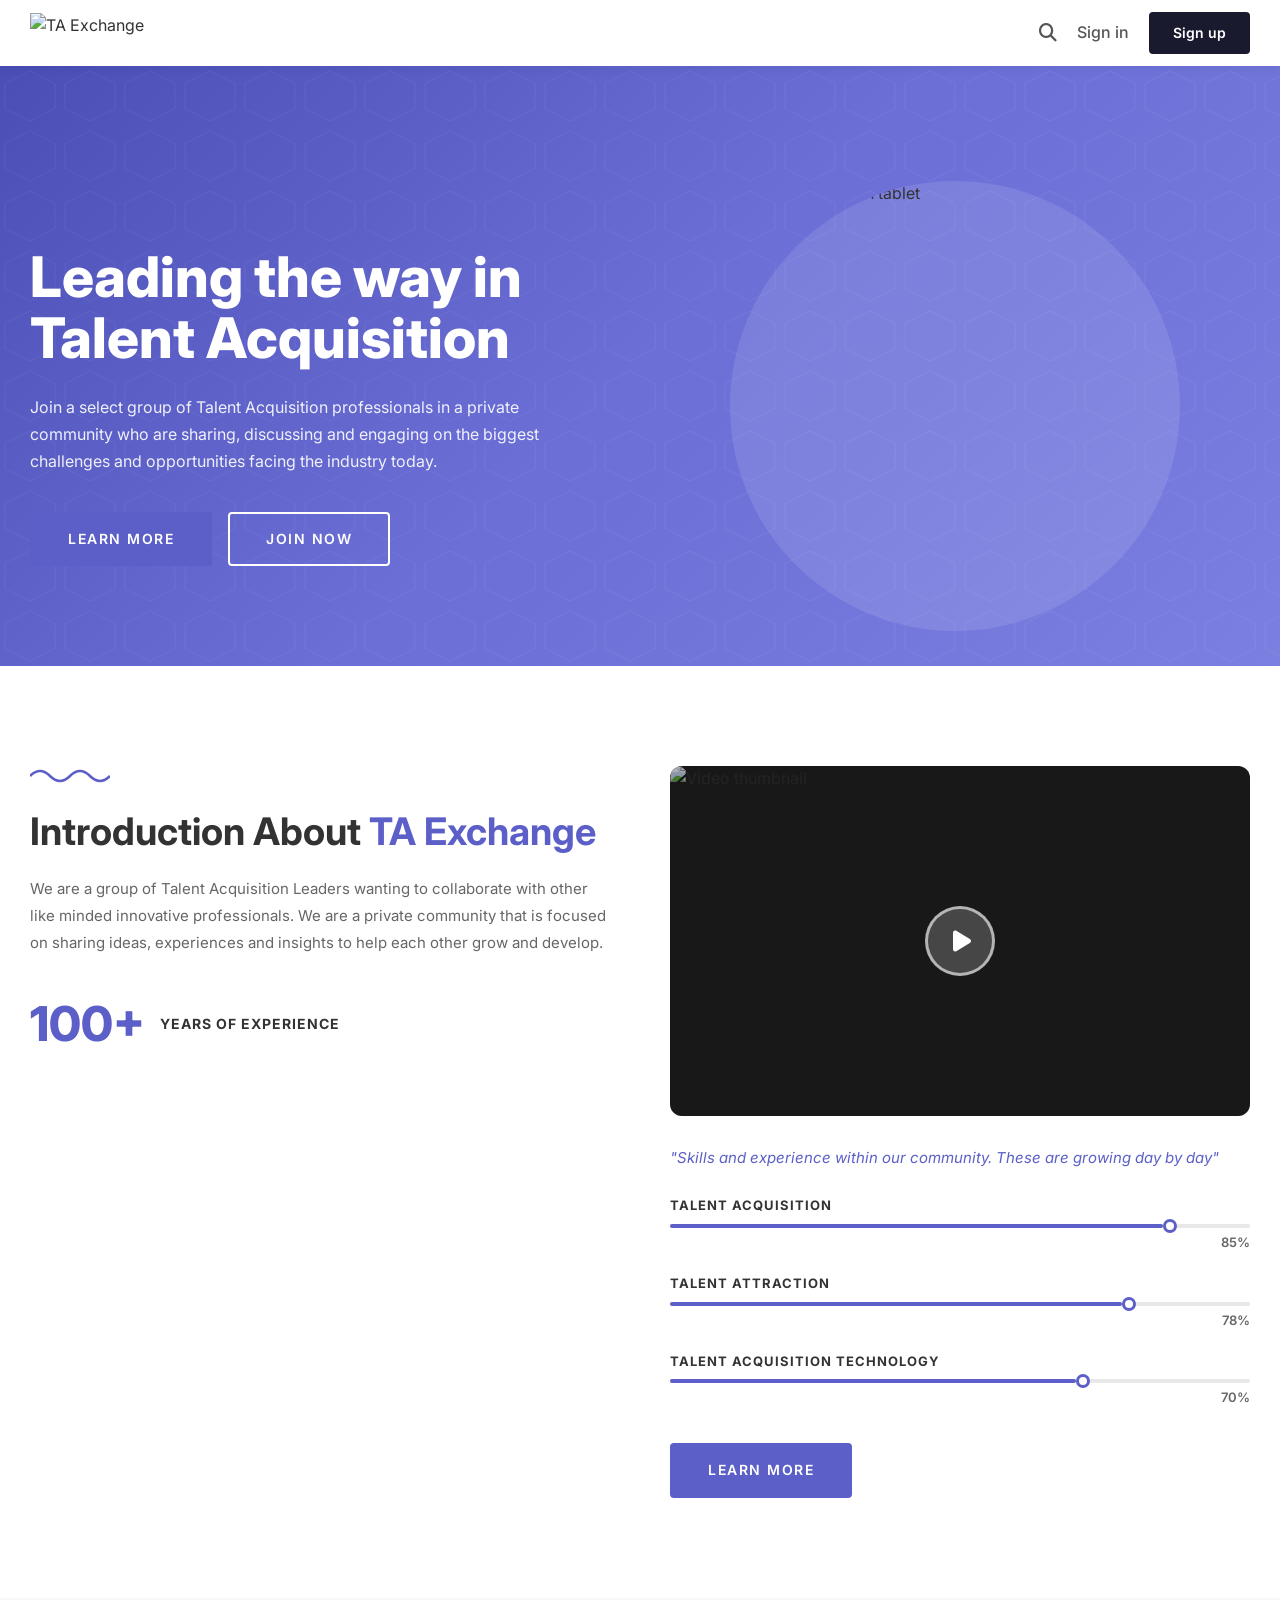
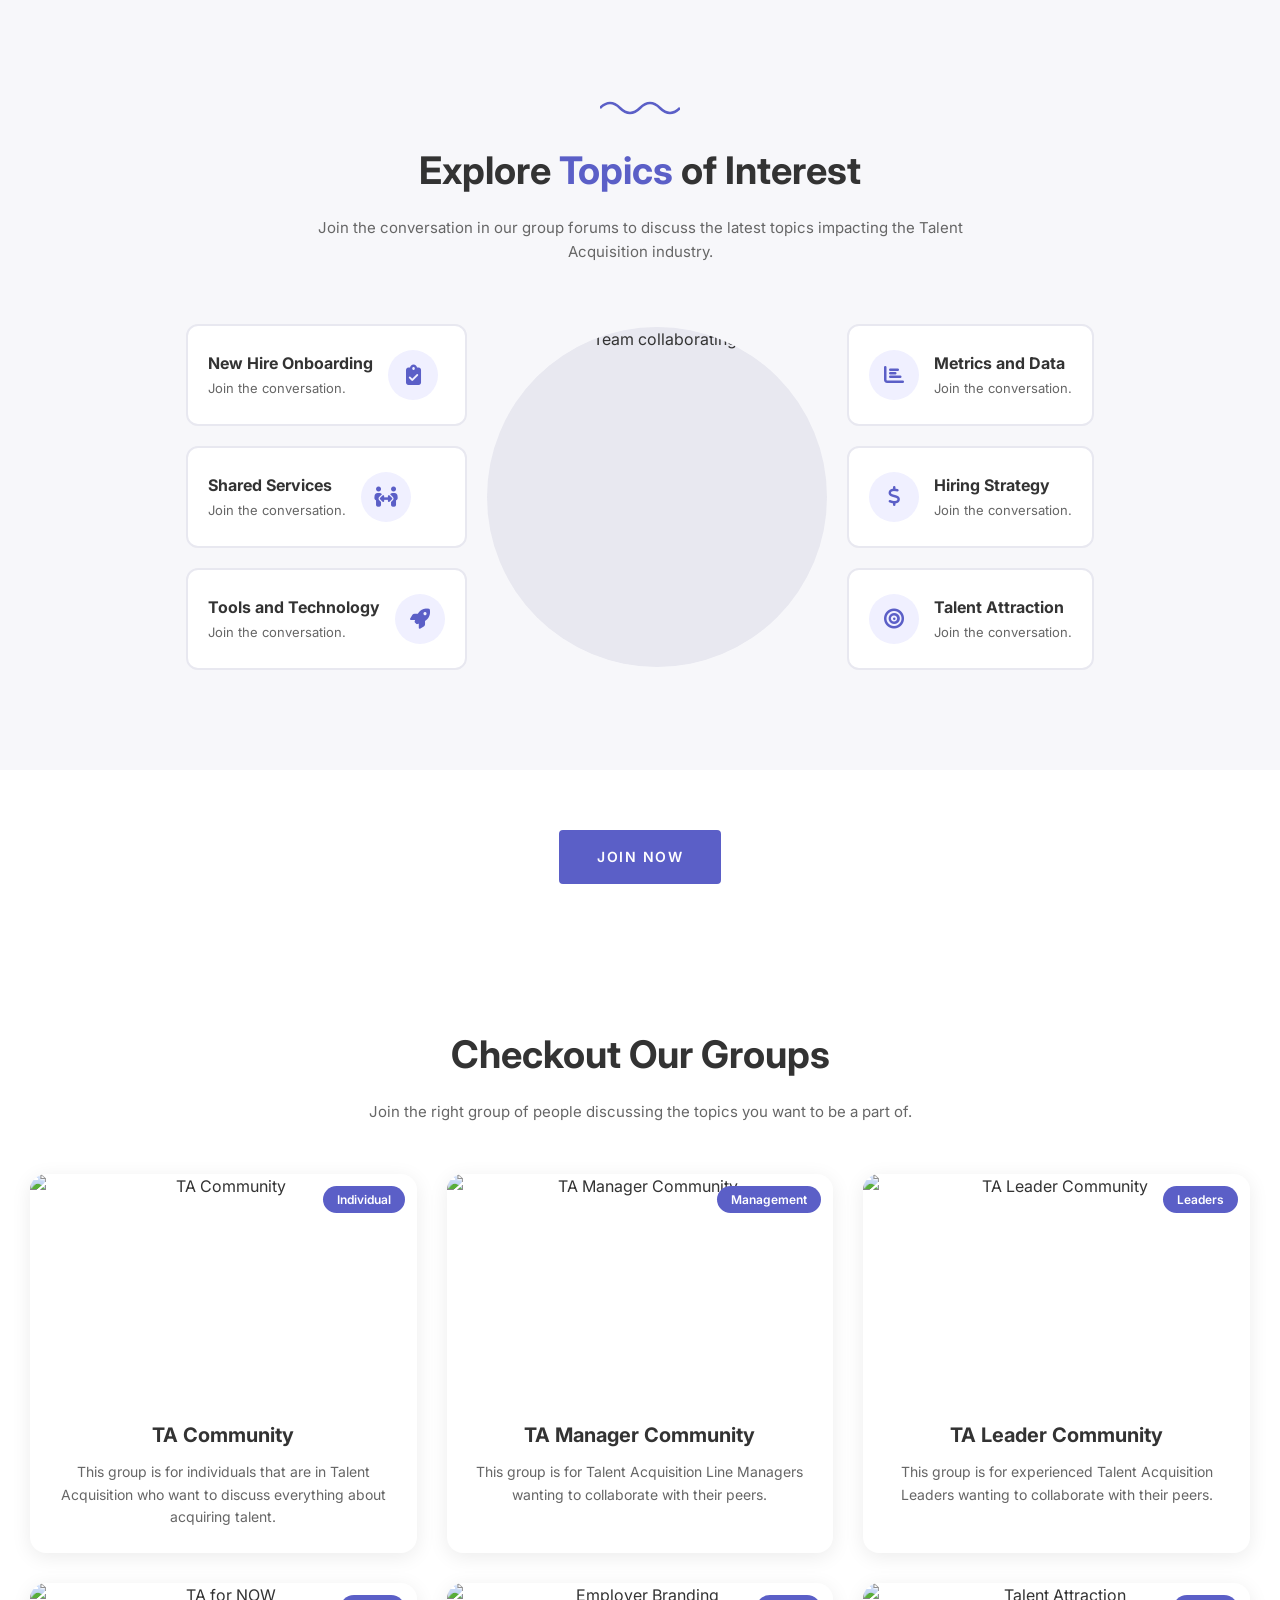
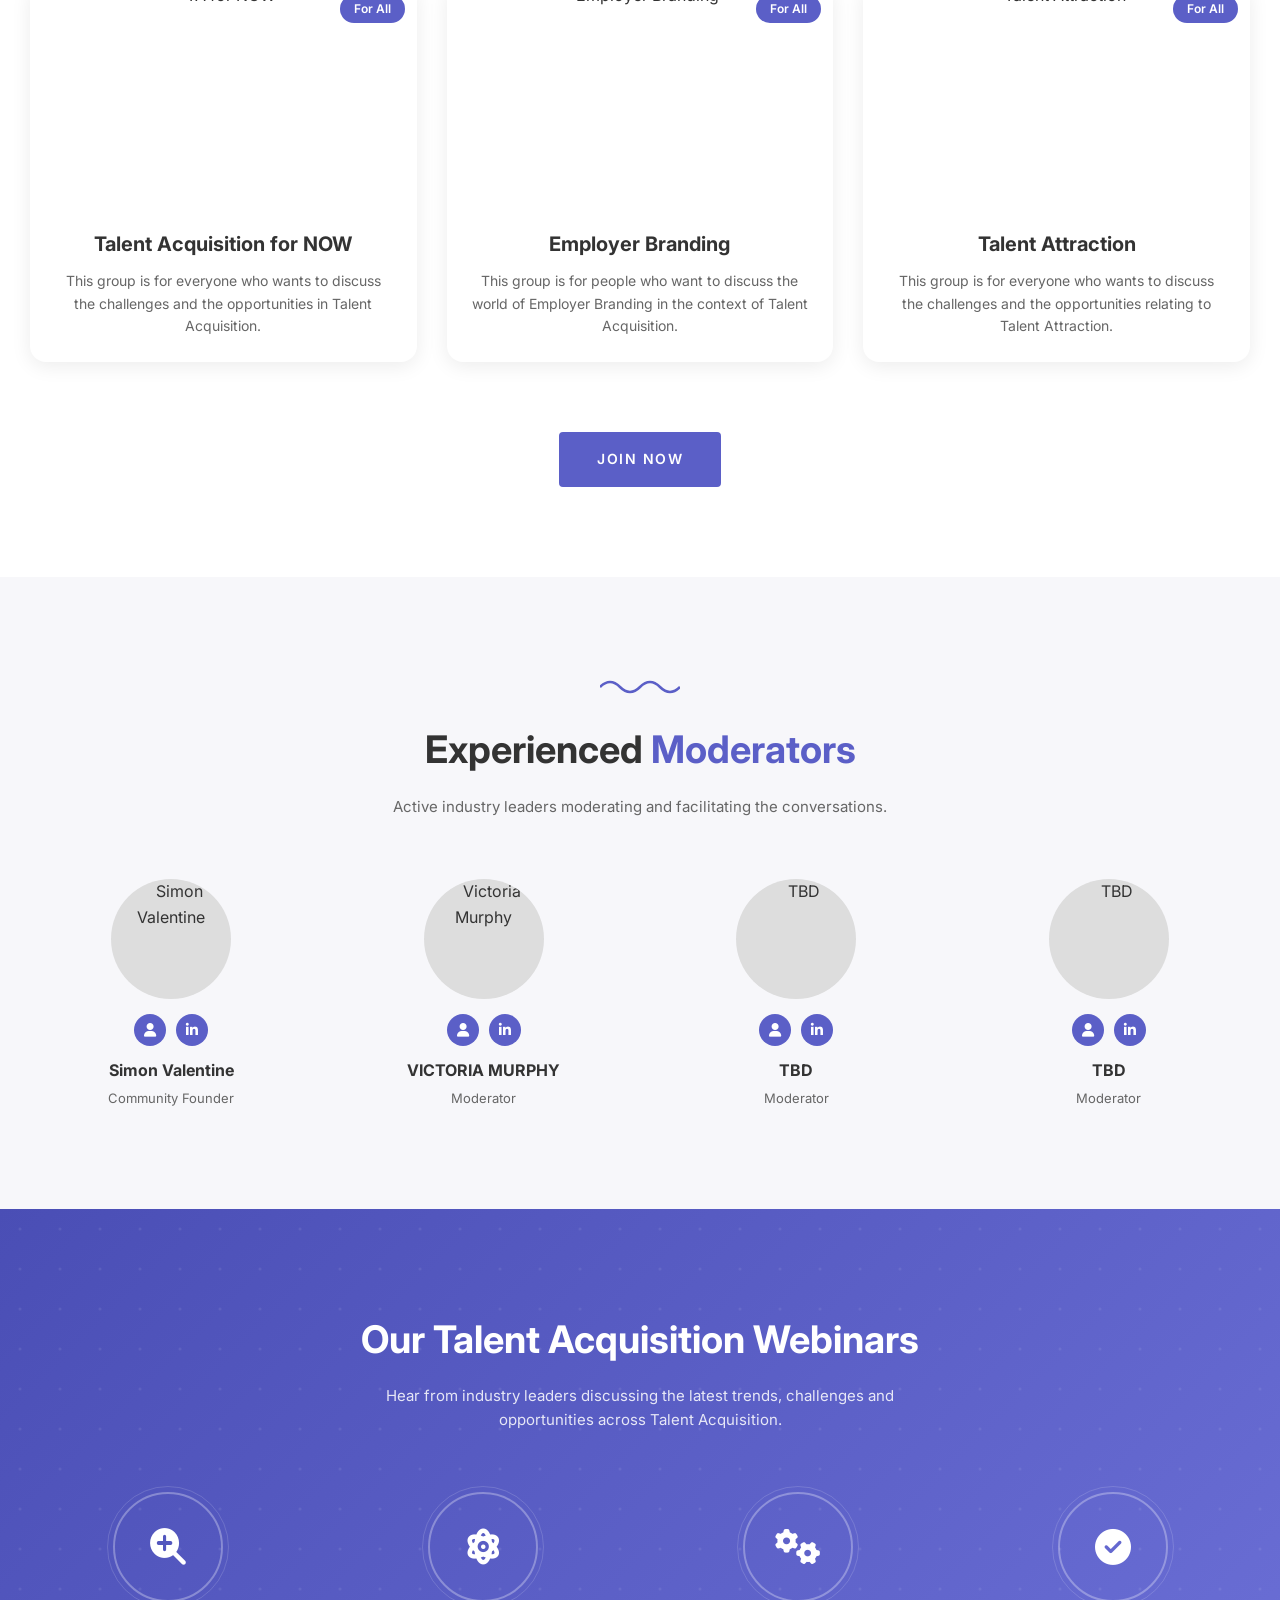
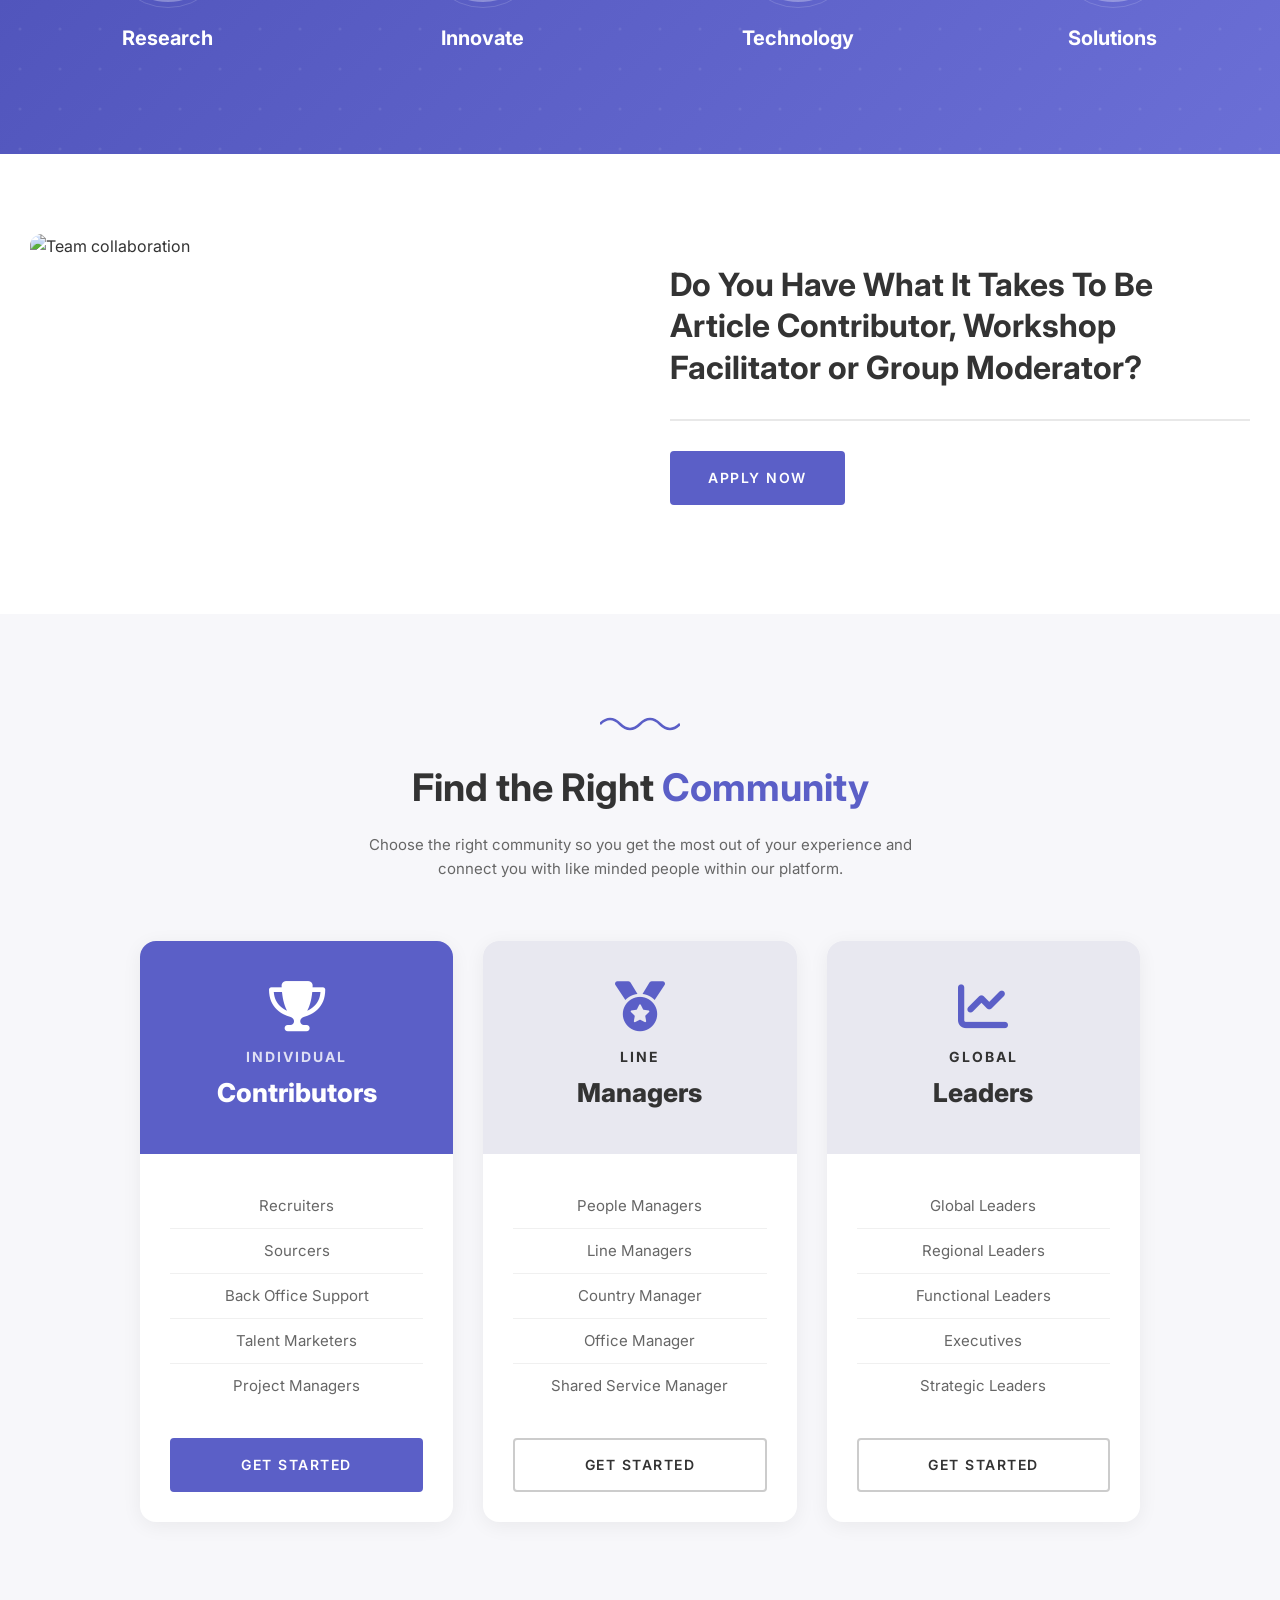
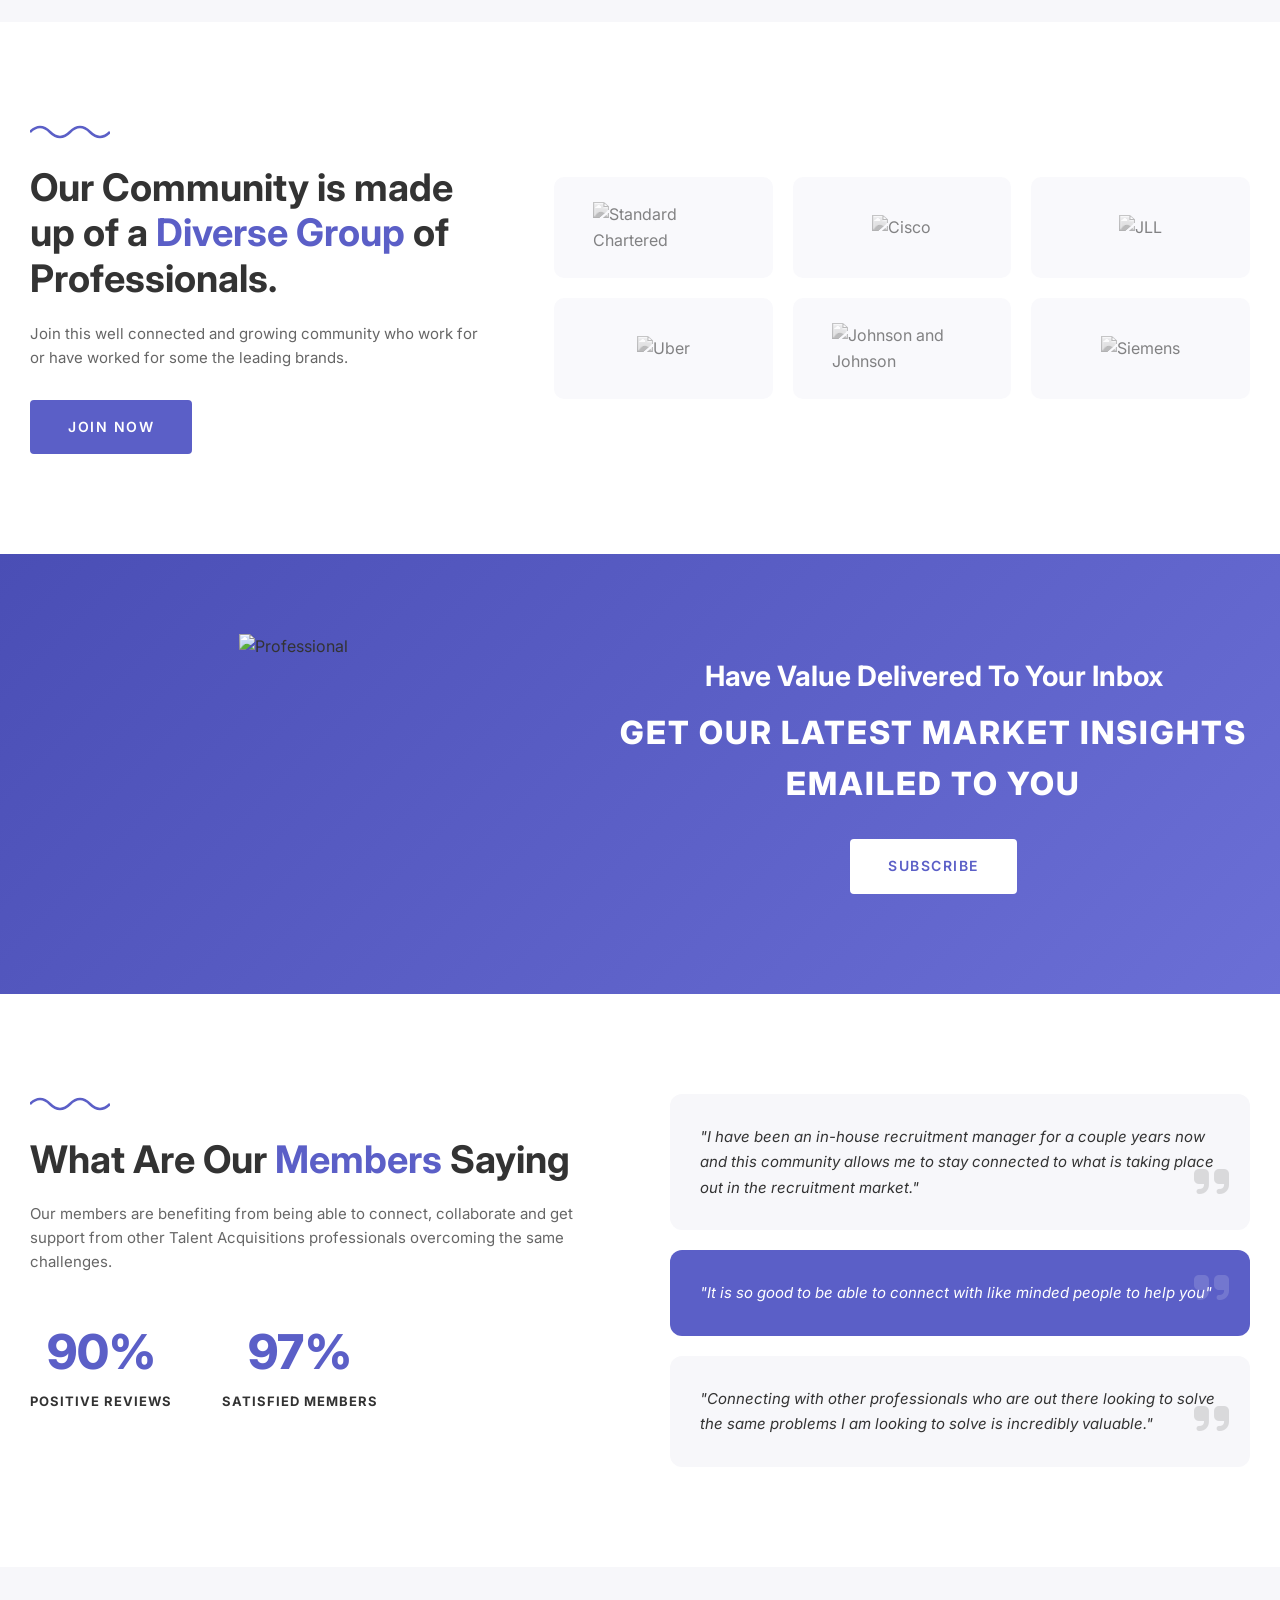
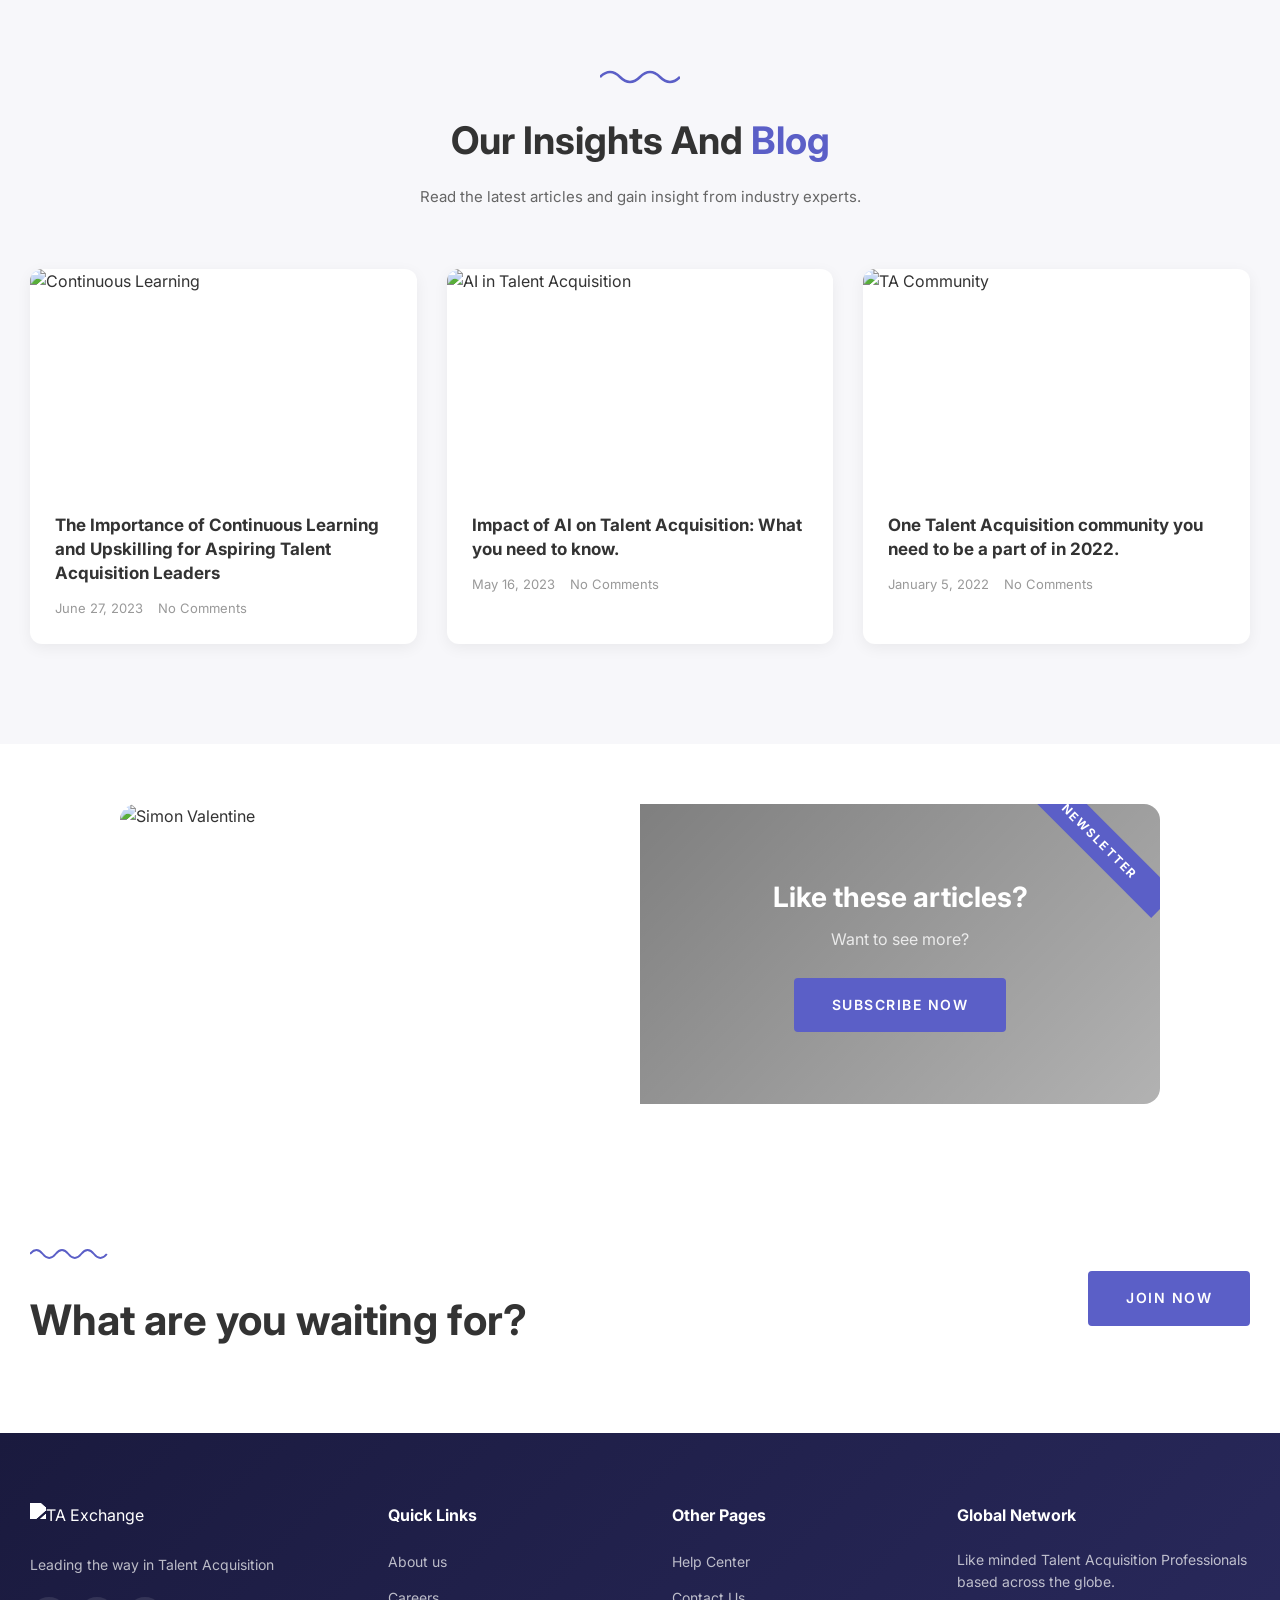
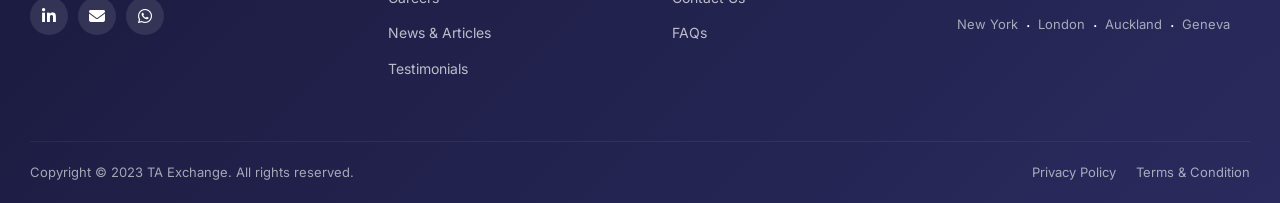
==== commit 4a5d848b: "Add files via upload" ====
--- a/index.html
+++ b/index.html
@@ -71,10 +71,10 @@
 .header-signin { font-weight: 500; color: #555; transition: color 0.3s; }
 .header-signin:hover { color: var(--primary); }
 .header-signup {
-  background: var(--dark); color: var(--white); padding: 10px 24px;
+  background: var(--dark); color: #ffffff !important; padding: 10px 24px;
   border-radius: 4px; font-weight: 600; font-size: 14px; transition: background 0.3s;
 }
-.header-signup:hover { background: #333; }
+.header-signup:hover { background: #333; color: #ffffff !important; }
 
 /* ===== HERO ===== */
 .hero {
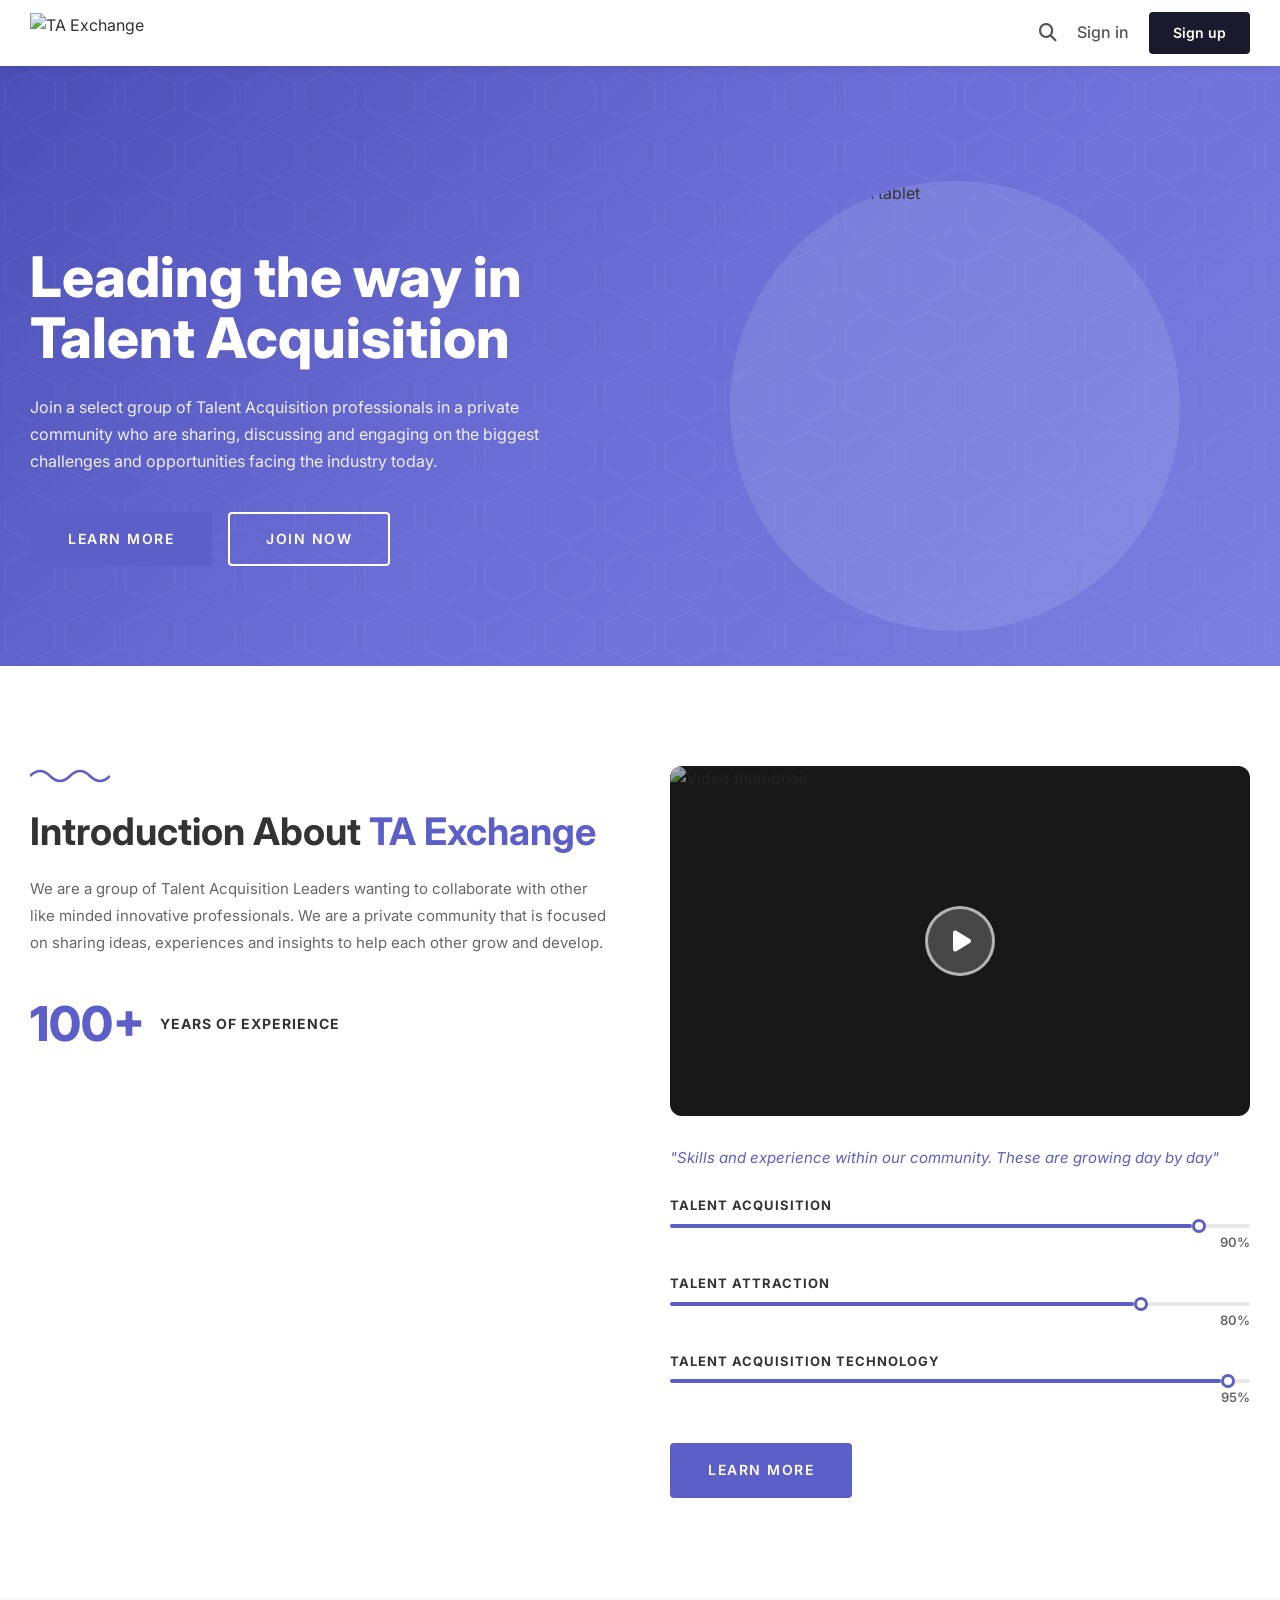
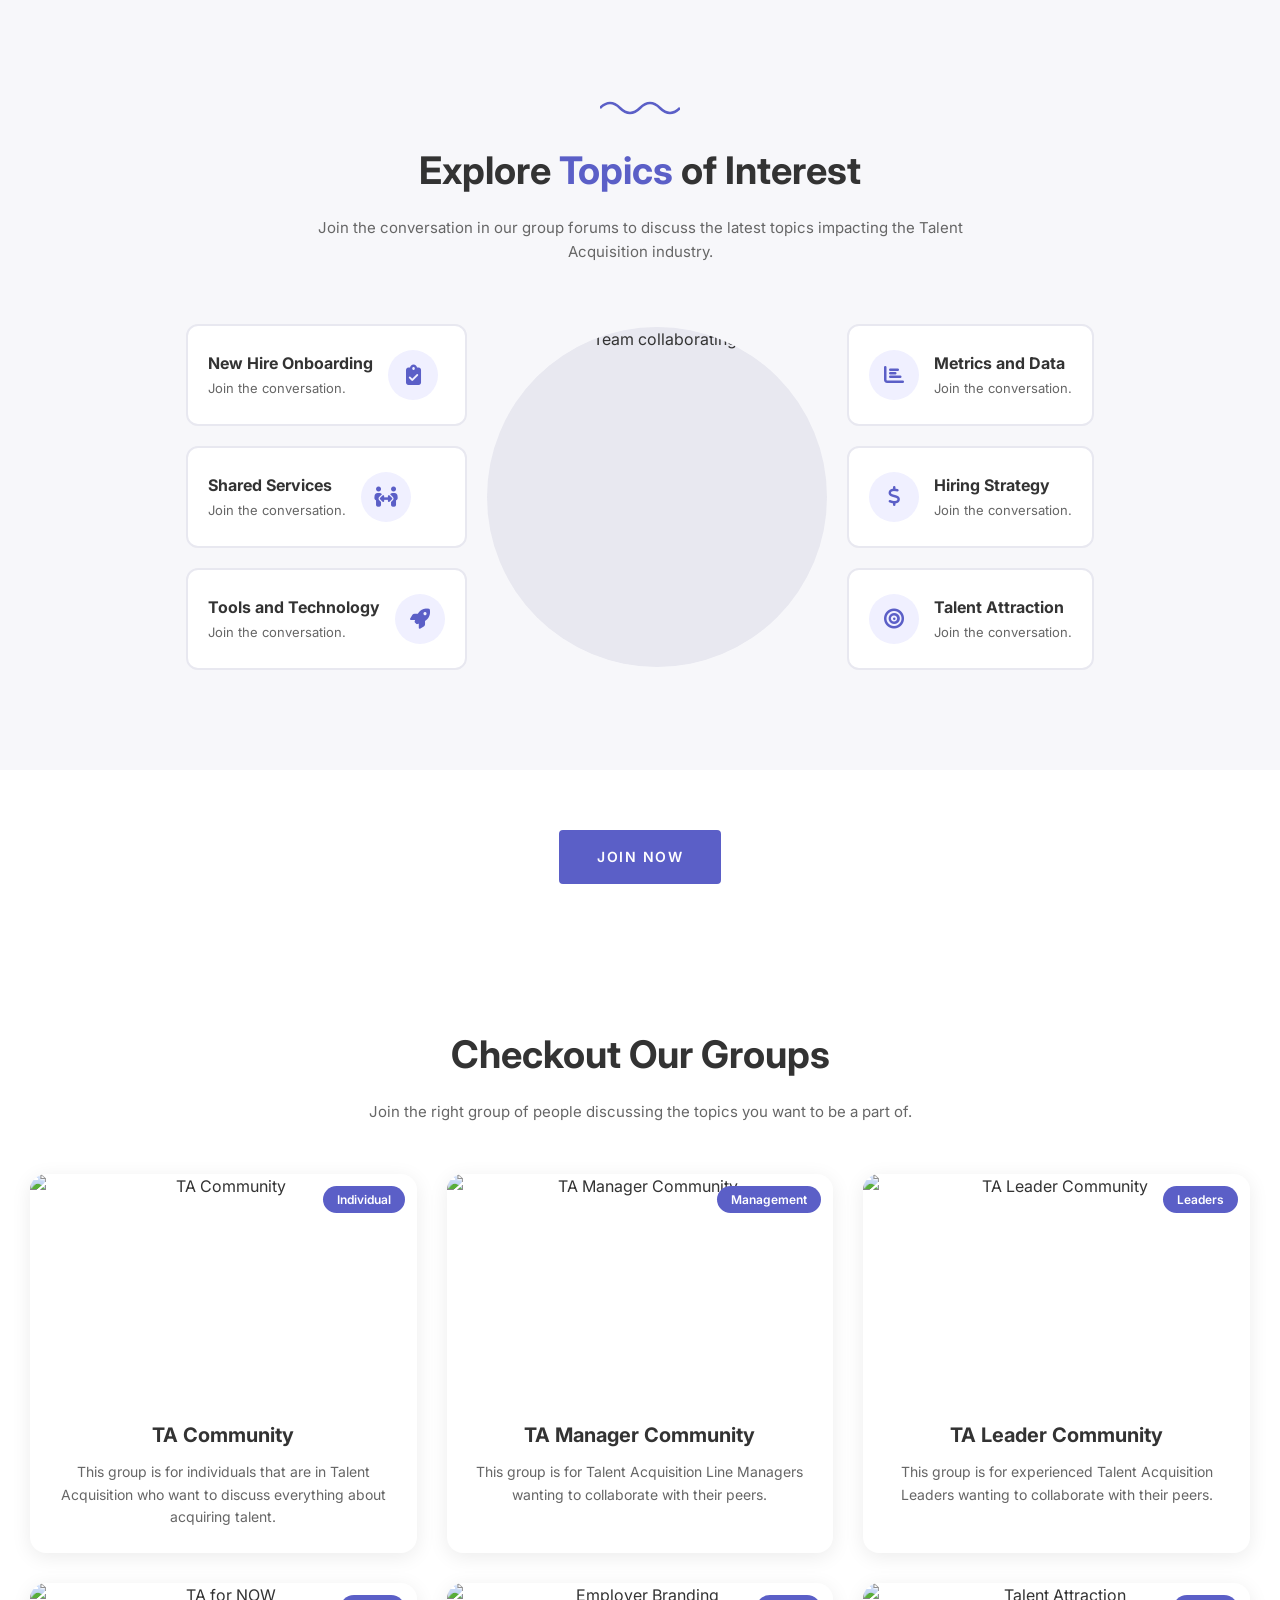
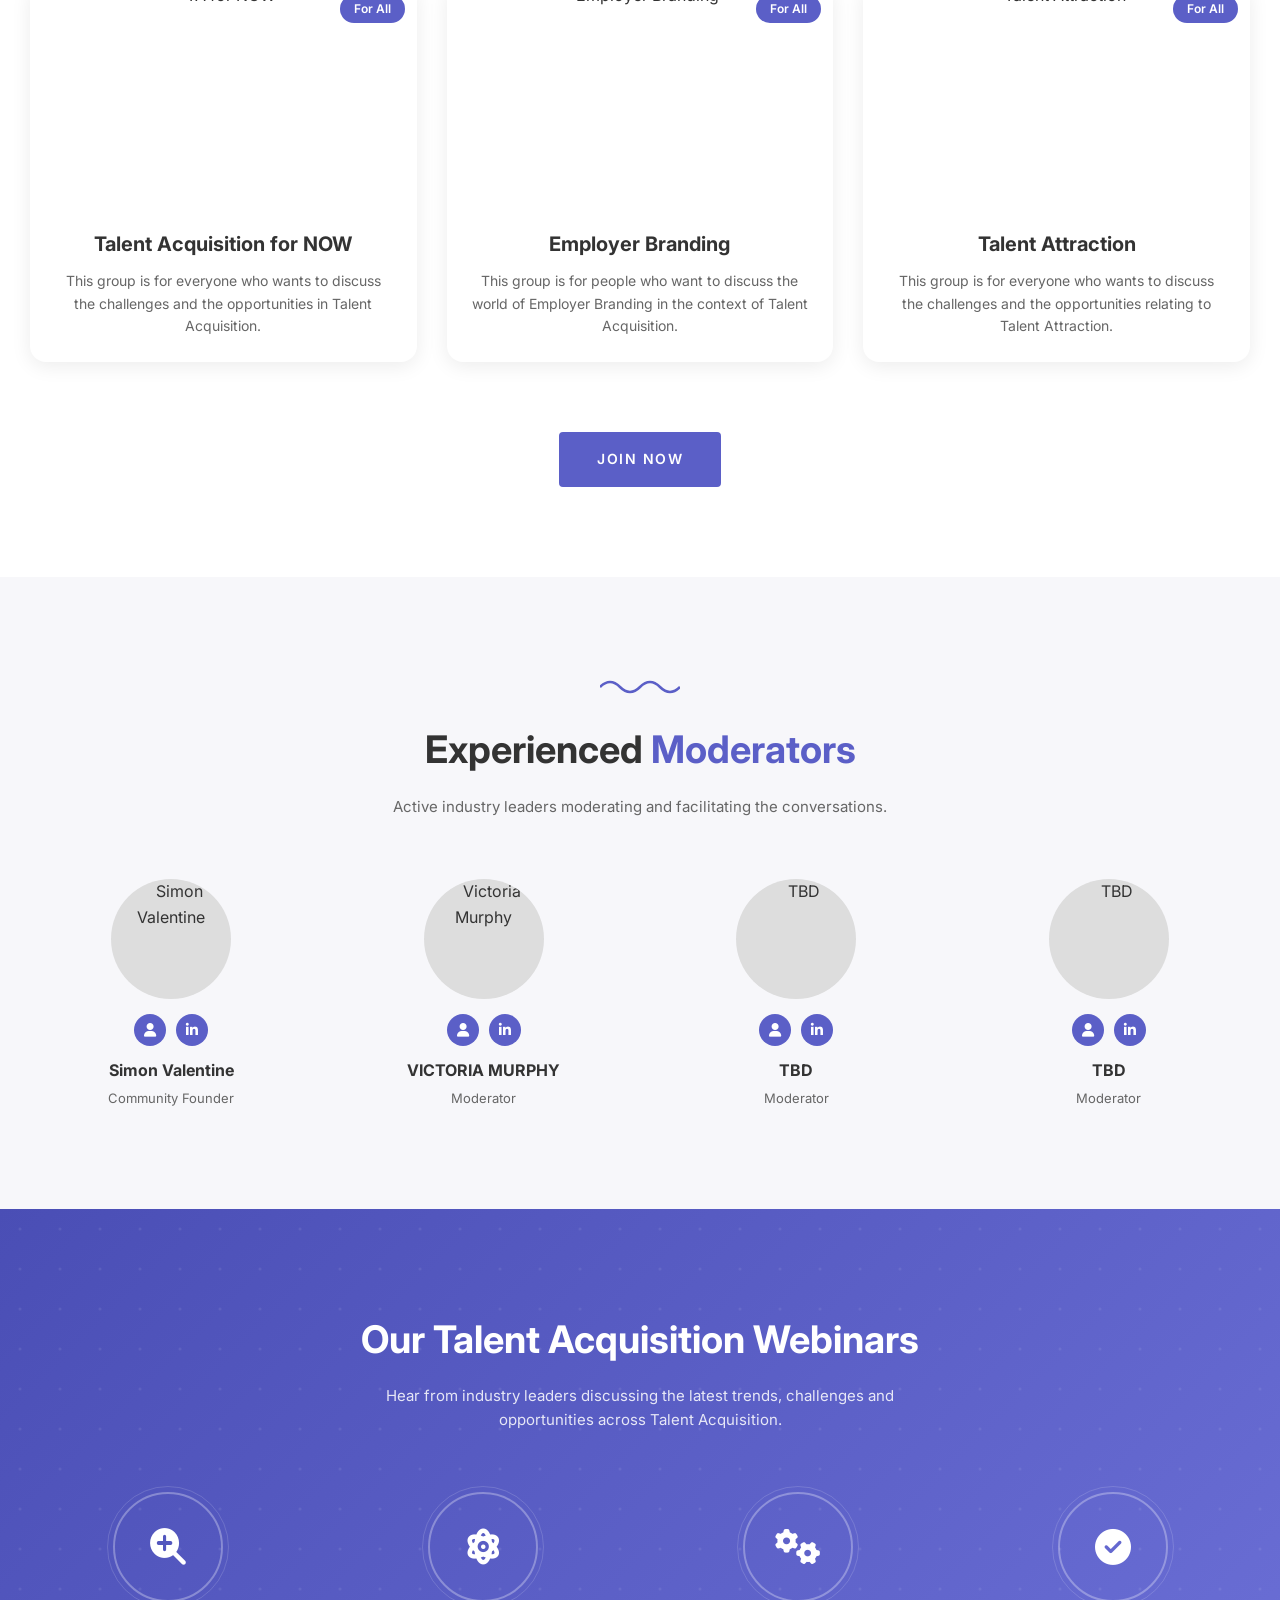
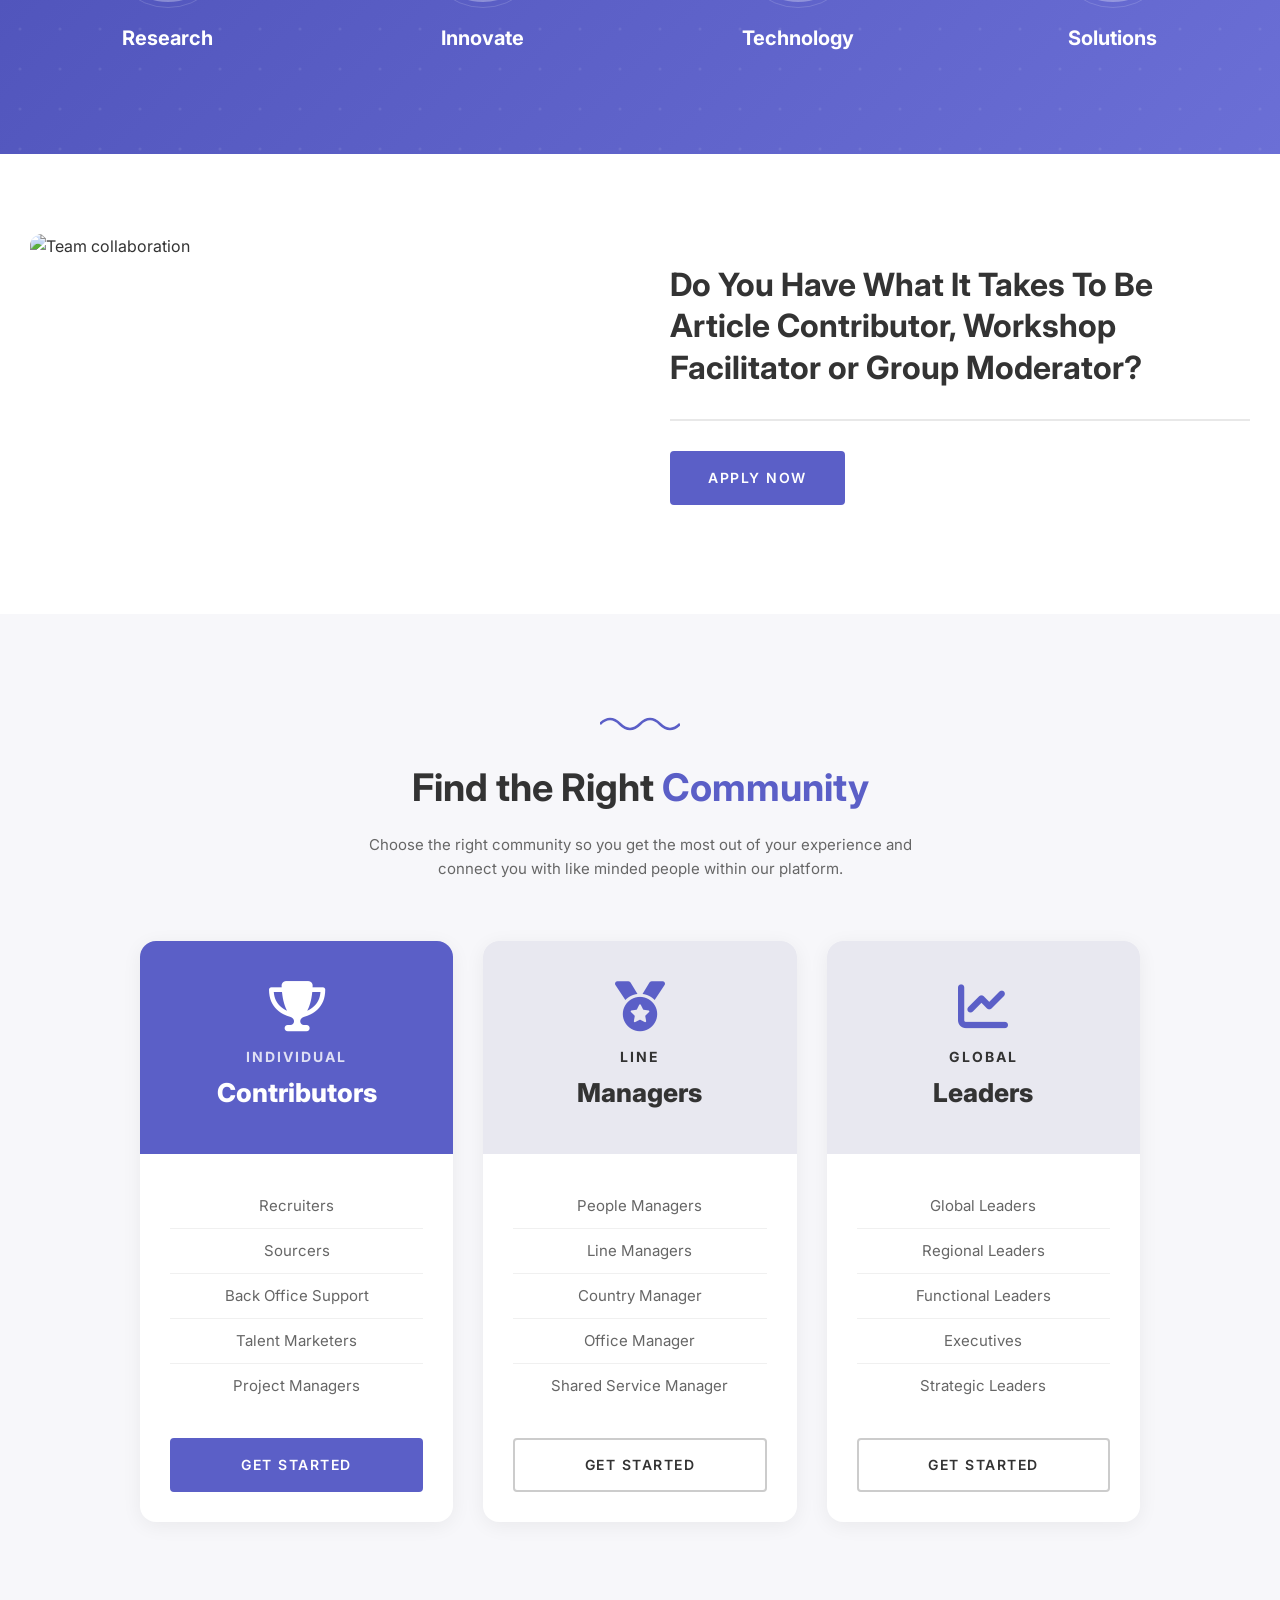
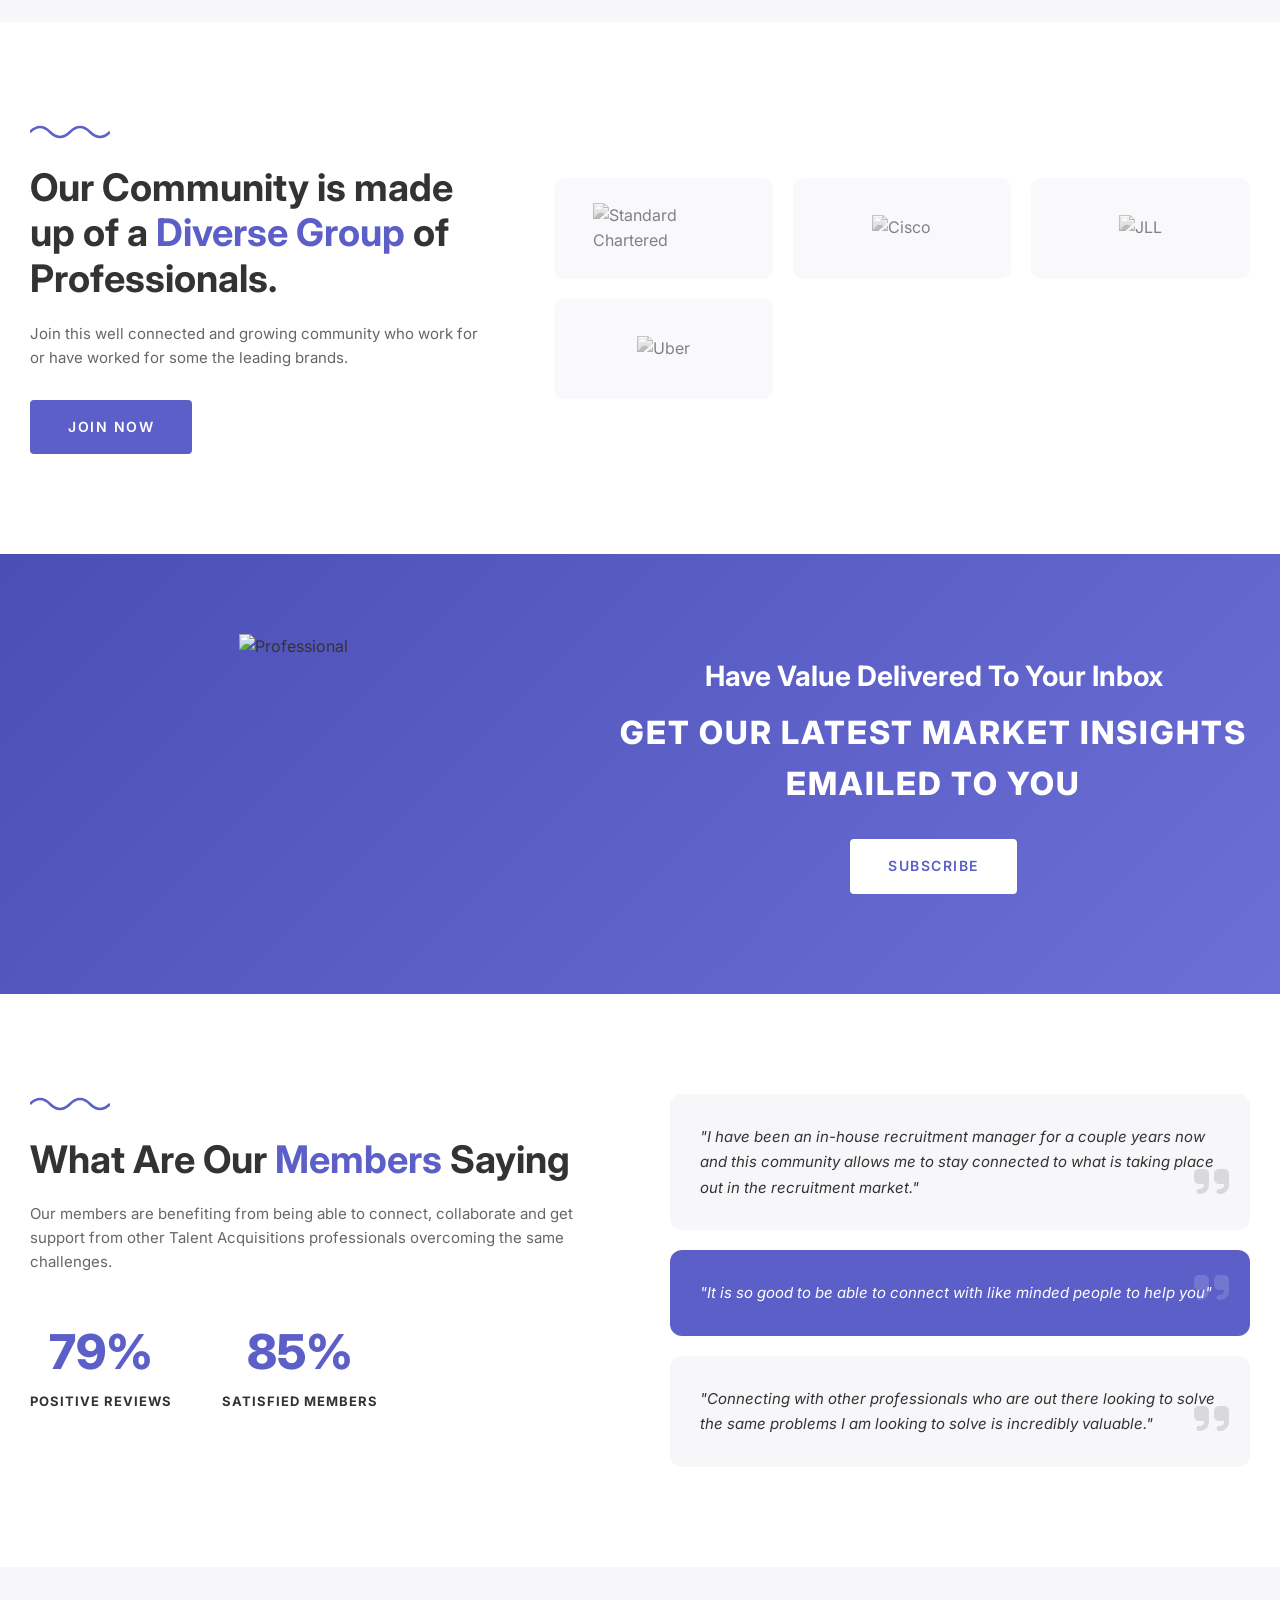
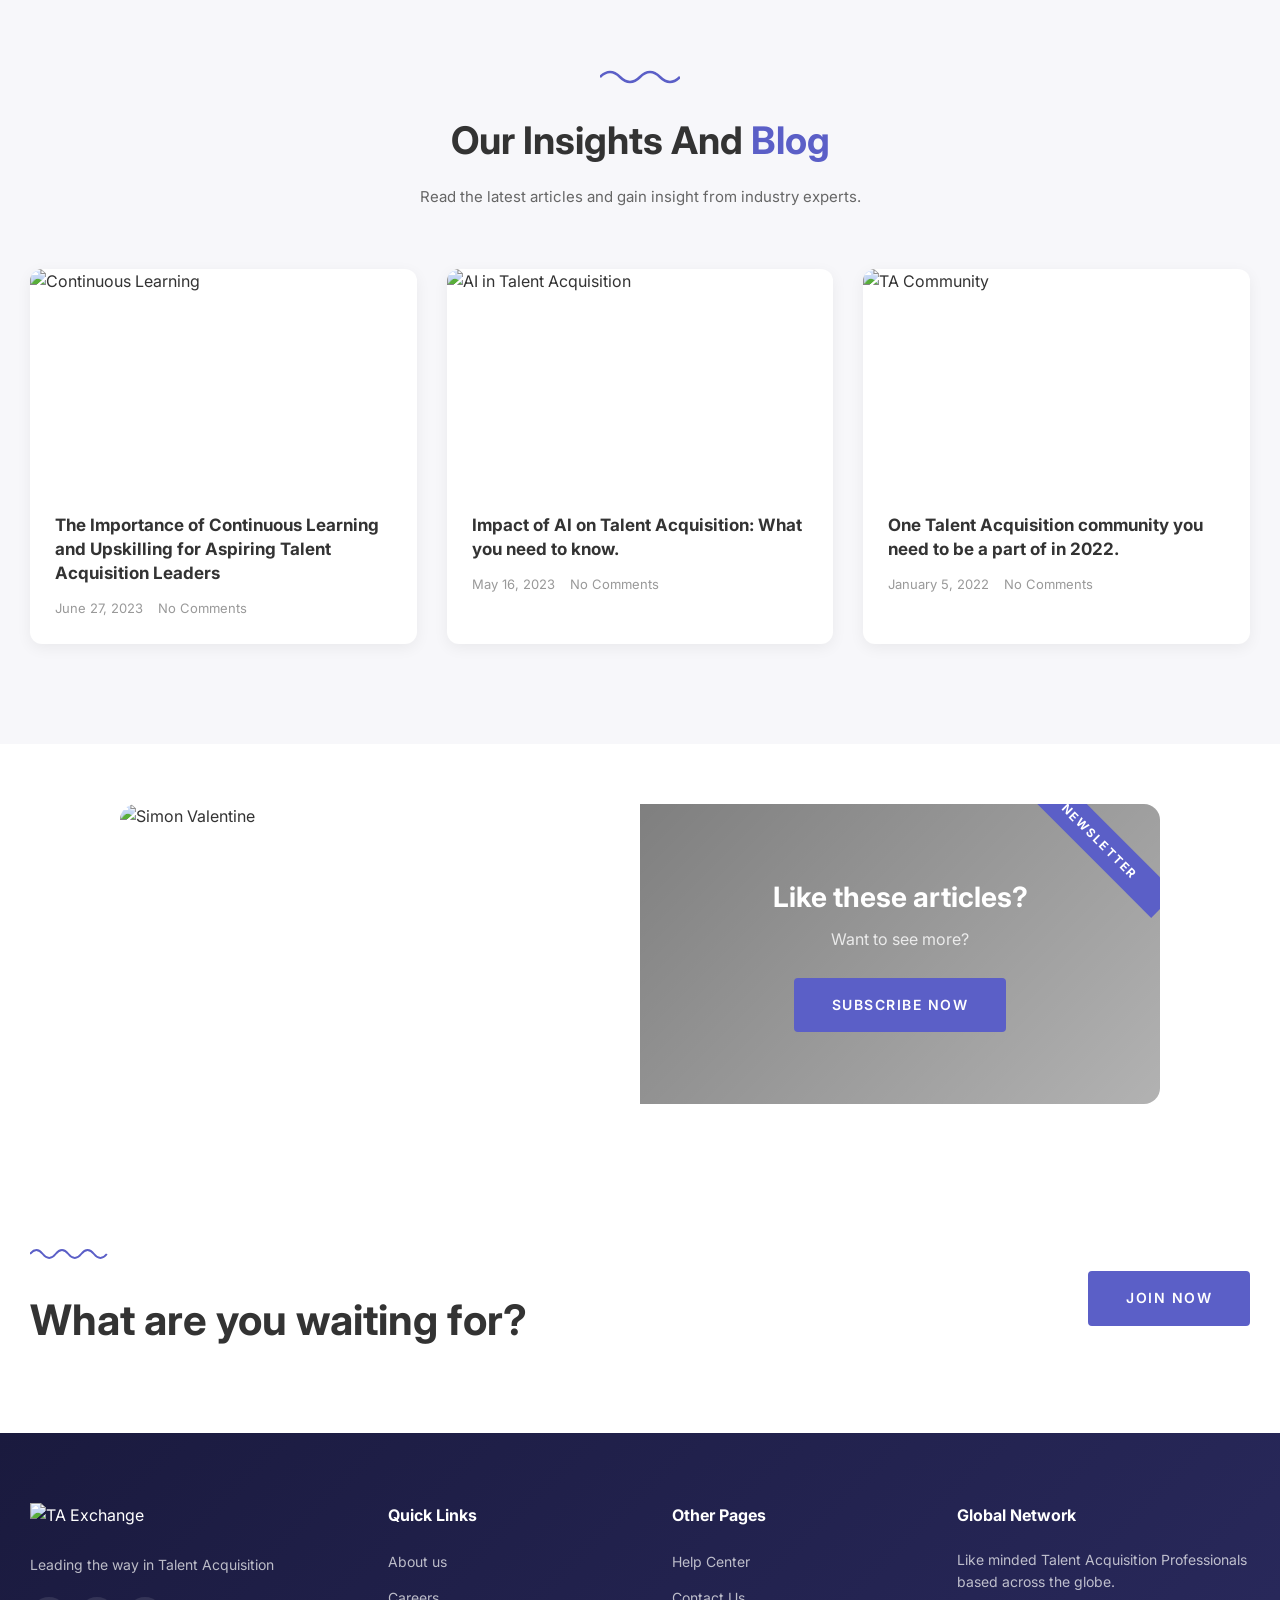
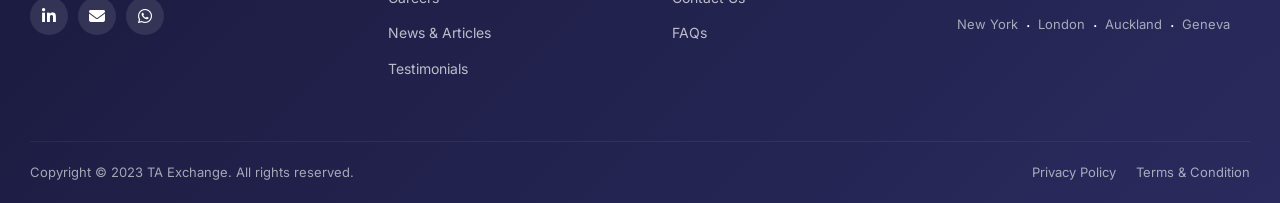
==== commit 39ba03c5: "Add files via upload" ====
--- a/index.html
+++ b/index.html
@@ -319,7 +319,7 @@
 .footer { background: linear-gradient(135deg, #1a1a3e, #2a2a5e); color: var(--white); padding: 70px 0 0; }
 .footer-grid { display: grid; grid-template-columns: 1.3fr 1fr 1fr 1.2fr; gap: 40px; padding-bottom: 50px; }
 .footer-brand .logo { margin-bottom: 15px; }
-.footer-brand .logo img { height: 36px; filter: brightness(0) invert(1); }
+.footer-brand .logo img { height: 36px; }
 .footer-brand .tagline { font-size: 14px; opacity: 0.7; margin-bottom: 20px; }
 .footer-social { display: flex; gap: 10px; margin-bottom: 20px; }
 .footer-social a { width: 38px; height: 38px; border-radius: 50%; background: rgba(255,255,255,0.1); display: flex; align-items: center; justify-content: center; color: var(--white); font-size: 16px; transition: background 0.3s; }
@@ -439,18 +439,18 @@
         <p class="about-skills-quote">"Skills and experience within our community. These are growing day by day"</p>
         <div class="skill-bar">
           <div class="skill-bar-label">TALENT ACQUISITION</div>
-          <div class="skill-bar-track"><div class="skill-bar-fill" data-width="85"></div><div class="skill-bar-dot" data-left="85"></div></div>
-          <div class="skill-bar-percent">85%</div>
+          <div class="skill-bar-track"><div class="skill-bar-fill" data-width="90"></div><div class="skill-bar-dot" data-left="90"></div></div>
+          <div class="skill-bar-percent">90%</div>
         </div>
         <div class="skill-bar">
           <div class="skill-bar-label">TALENT ATTRACTION</div>
-          <div class="skill-bar-track"><div class="skill-bar-fill" data-width="78"></div><div class="skill-bar-dot" data-left="78"></div></div>
-          <div class="skill-bar-percent">78%</div>
+          <div class="skill-bar-track"><div class="skill-bar-fill" data-width="80"></div><div class="skill-bar-dot" data-left="80"></div></div>
+          <div class="skill-bar-percent">80%</div>
         </div>
         <div class="skill-bar">
           <div class="skill-bar-label">TALENT ACQUISITION TECHNOLOGY</div>
-          <div class="skill-bar-track"><div class="skill-bar-fill" data-width="70"></div><div class="skill-bar-dot" data-left="70"></div></div>
-          <div class="skill-bar-percent">70%</div>
+          <div class="skill-bar-track"><div class="skill-bar-fill" data-width="95"></div><div class="skill-bar-dot" data-left="95"></div></div>
+          <div class="skill-bar-percent">95%</div>
         </div>
         <a href="#community" class="btn-primary">LEARN MORE</a>
       </div>
@@ -590,7 +590,7 @@
 <!-- APPLY CTA -->
 <section class="apply-cta">
   <div class="container">
-    <div class="apply-cta-image"><img src="https://taex007.wpenginepowered.com/wp-content/uploads/2021/12/businext-img26.jpg" alt="Team collaboration"></div>
+    <div class="apply-cta-image"><img src="https://taex007.wpenginepowered.com/wp-content/uploads/2021/12/businext-img26.png" alt="Team collaboration"></div>
     <div class="apply-cta-content">
       <h2>Do You Have What It Takes To Be Article Contributor, Workshop Facilitator or Group Moderator?</h2>
       <hr>
@@ -645,8 +645,6 @@
       <div class="brand-logo"><img src="https://taex007.wpenginepowered.com/wp-content/uploads/2022/01/c-1-e1629827275233.png" alt="Cisco"></div>
       <div class="brand-logo"><img src="https://taex007.wpenginepowered.com/wp-content/uploads/2022/01/JLL-1.png" alt="JLL"></div>
       <div class="brand-logo"><img src="https://taex007.wpenginepowered.com/wp-content/uploads/2022/01/uber-copy-1-e1641990877524.png" alt="Uber"></div>
-      <div class="brand-logo"><img src="https://taex007.wpenginepowered.com/wp-content/uploads/2022/01/jj-1.png" alt="Johnson and Johnson"></div>
-      <div class="brand-logo"><img src="https://taex007.wpenginepowered.com/wp-content/uploads/2022/01/siemens-1.png" alt="Siemens"></div>
     </div>
   </div>
 </section>
@@ -691,15 +689,15 @@
     <p>Read the latest articles and gain insight from industry experts.</p>
     <div class="blog-grid">
       <div class="blog-card">
-        <div class="blog-card-image"><a href="https://taex007.wpenginepowered.com/the-importance-of-continuous-learning-and-upskilling-for-aspiring-talent-acquisition-leaders/"><img src="https://taex007.wpenginepowered.com/wp-content/uploads/2023/06/3212-1024x600.png" alt="Continuous Learning"></a></div>
+        <div class="blog-card-image"><a href="https://taex007.wpenginepowered.com/the-importance-of-continuous-learning-and-upskilling-for-aspiring-talent-acquisition-leaders/"><img src="https://taex007.wpenginepowered.com/wp-content/uploads/2023/06/ta.jpeg" alt="Continuous Learning"></a></div>
         <div class="blog-card-body"><h3><a href="https://taex007.wpenginepowered.com/the-importance-of-continuous-learning-and-upskilling-for-aspiring-talent-acquisition-leaders/">The Importance of Continuous Learning and Upskilling for Aspiring Talent Acquisition Leaders</a></h3><div class="blog-card-meta"><span>June 27, 2023</span><span>No Comments</span></div></div>
       </div>
       <div class="blog-card">
-        <div class="blog-card-image"><a href="https://taex007.wpenginepowered.com/impact-of-ai-on-talent-acquisition-what-you-need-to-know/"><img src="https://taex007.wpenginepowered.com/wp-content/uploads/2023/06/s-1024x600.png" alt="AI in Talent Acquisition"></a></div>
+        <div class="blog-card-image"><a href="https://taex007.wpenginepowered.com/impact-of-ai-on-talent-acquisition-what-you-need-to-know/"><img src="https://taex007.wpenginepowered.com/wp-content/uploads/2023/05/alex-knight-2EJCSULRwC8-unsplash-scaled.jpg" alt="AI in Talent Acquisition"></a></div>
         <div class="blog-card-body"><h3><a href="https://taex007.wpenginepowered.com/impact-of-ai-on-talent-acquisition-what-you-need-to-know/">Impact of AI on Talent Acquisition: What you need to know.</a></h3><div class="blog-card-meta"><span>May 16, 2023</span><span>No Comments</span></div></div>
       </div>
       <div class="blog-card">
-        <div class="blog-card-image"><a href="https://taex007.wpenginepowered.com/one-talent-acquisition-community-you-need-to-be-a-part-of-in-2022/"><img src="https://taex007.wpenginepowered.com/wp-content/uploads/2021/12/businext-img26.jpg" alt="TA Community"></a></div>
+        <div class="blog-card-image"><a href="https://taex007.wpenginepowered.com/one-talent-acquisition-community-you-need-to-be-a-part-of-in-2022/"><img src="https://taex007.wpenginepowered.com/wp-content/uploads/2022/01/cj-dayrit-ogOCki8gUiA-unsplash-scaled.jpeg" alt="TA Community"></a></div>
         <div class="blog-card-body"><h3><a href="https://taex007.wpenginepowered.com/one-talent-acquisition-community-you-need-to-be-a-part-of-in-2022/">One Talent Acquisition community you need to be a part of in 2022.</a></h3><div class="blog-card-meta"><span>January 5, 2022</span><span>No Comments</span></div></div>
       </div>
     </div>
@@ -710,7 +708,7 @@
 <section class="subscribe-banner">
   <div class="container">
     <div class="subscribe-card">
-      <div class="subscribe-card-image"><img src="https://taex007.wpenginepowered.com/wp-content/uploads/2022/01/SimonV-5-scaled.jpg" alt="Simon Valentine"></div>
+      <div class="subscribe-card-image"><img src="https://taex007.wpenginepowered.com/wp-content/uploads/2023/05/SimonV-5-scaled-1-1536x1024.jpg" alt="Simon Valentine"></div>
       <div class="subscribe-card-content">
         <h3>Like these articles?</h3>
         <p>Want to see more?</p>
@@ -737,7 +735,7 @@
   <div class="container">
     <div class="footer-grid">
       <div class="footer-brand">
-        <a href="https://taex007.wpenginepowered.com/" class="logo"><img src="https://taex007.wpenginepowered.com/wp-content/uploads/2021/12/talogosmallv200.png" alt="TA Exchange"></a>
+        <a href="https://taex007.wpenginepowered.com/" class="logo"><img src="https://taex007.wpenginepowered.com/wp-content/uploads/2021/12/talogosmallv-white.png" alt="TA Exchange"></a>
         <p class="tagline">Leading the way in Talent Acquisition</p>
         <div class="footer-social">
           <a href="https://www.linkedin.com/company/taexchange" target="_blank"><i class="fab fa-linkedin-in"></i></a>
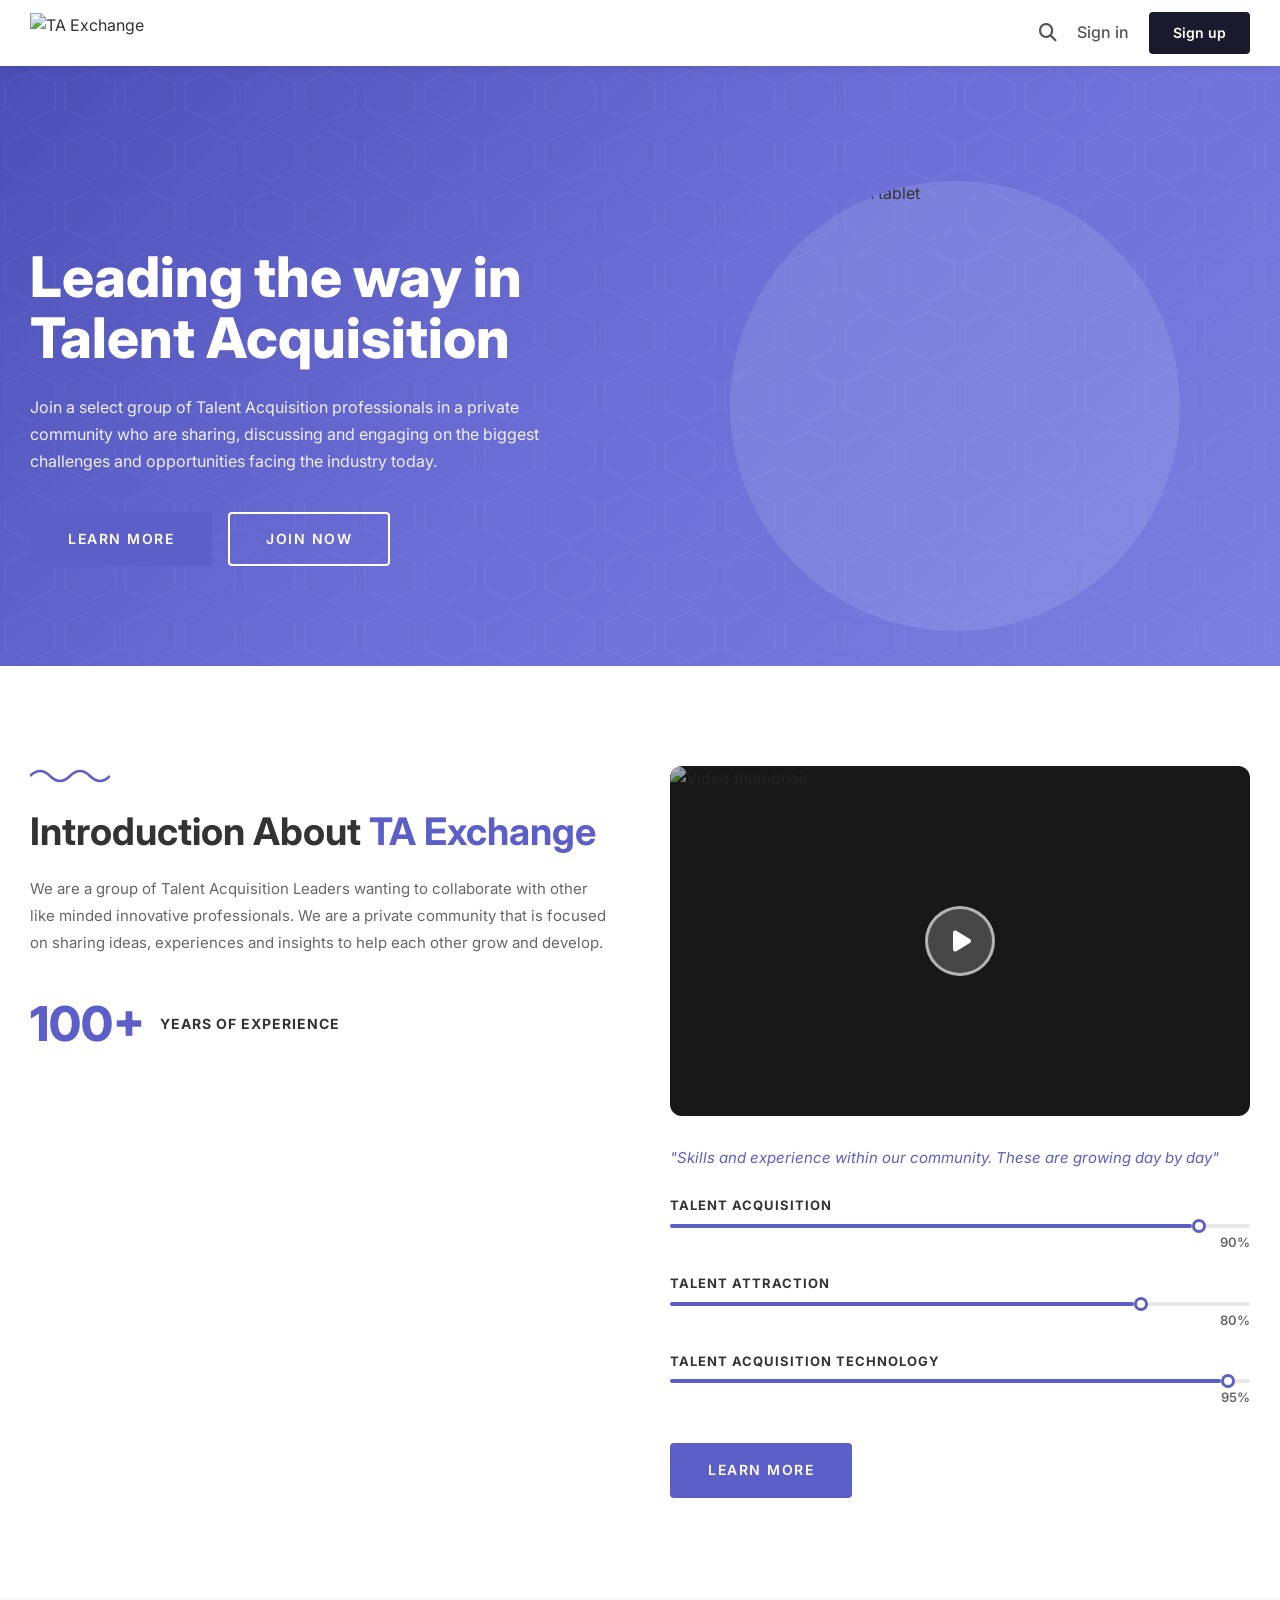
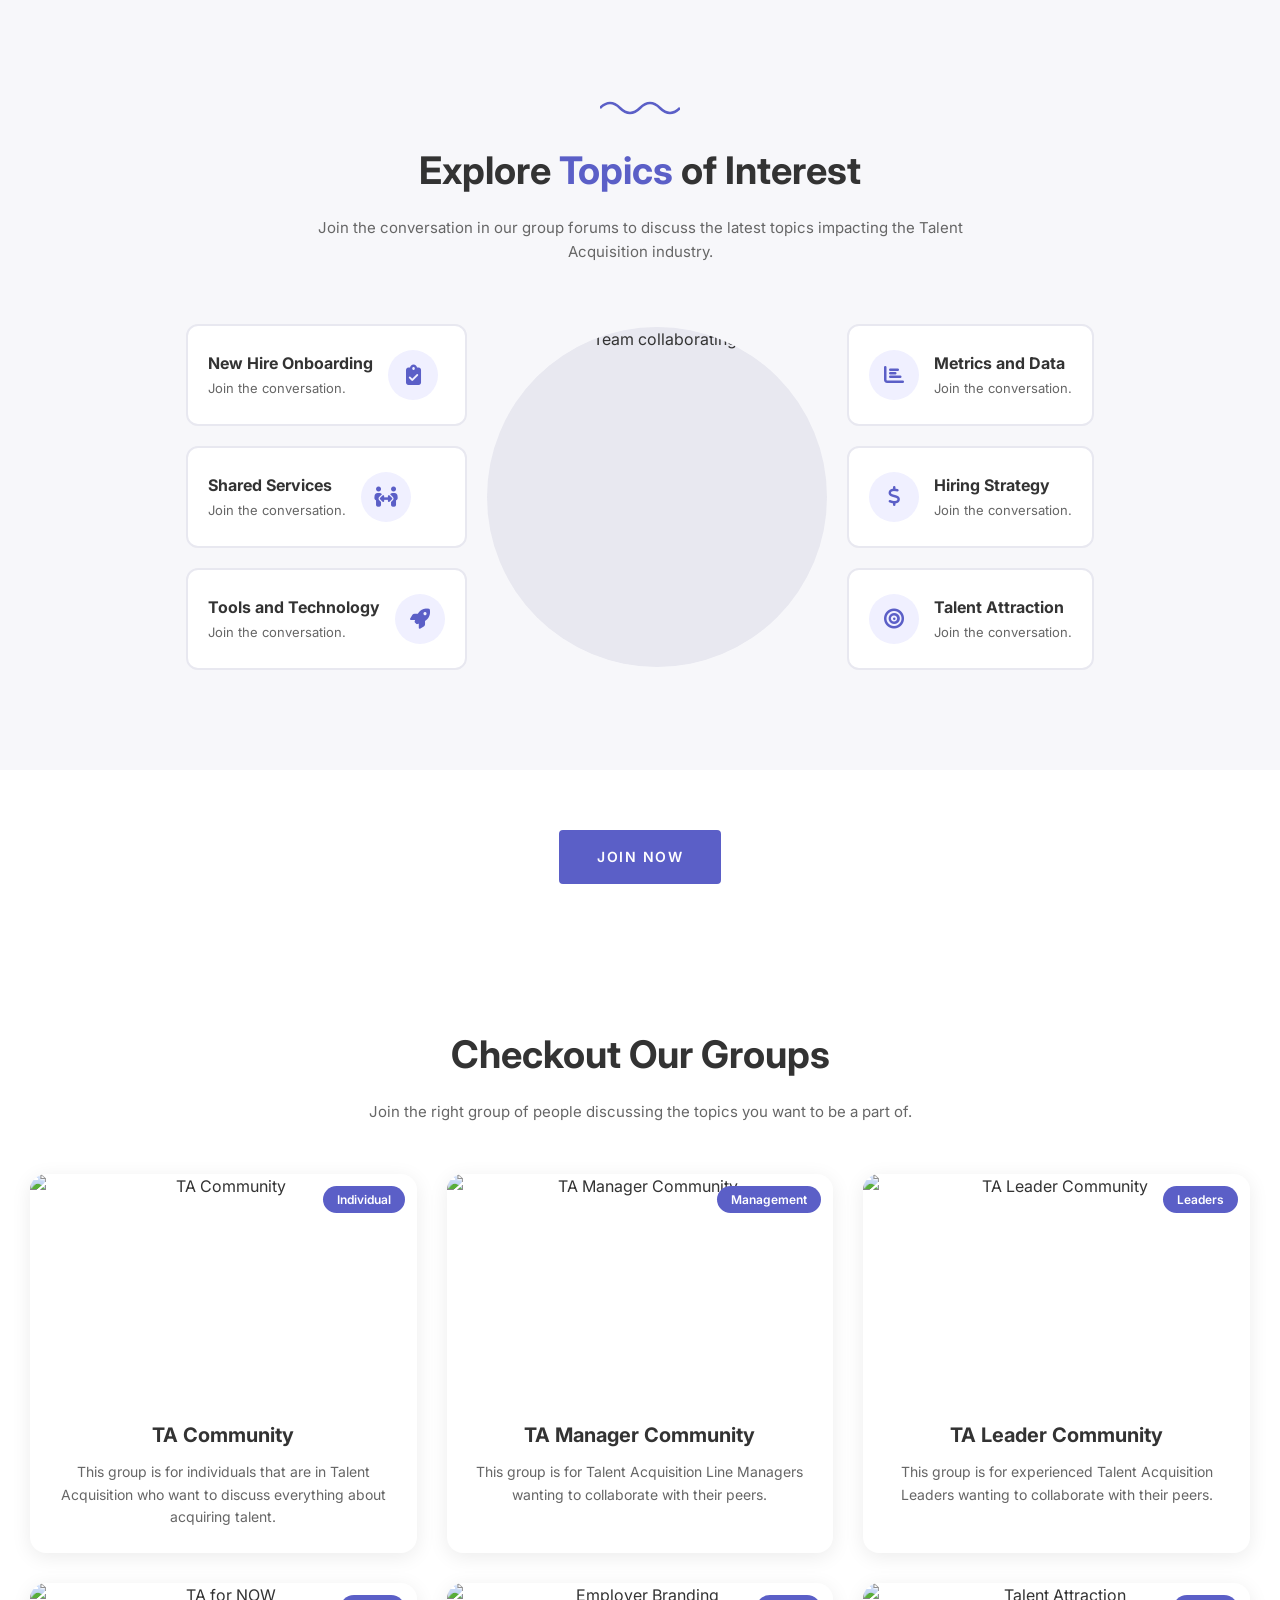
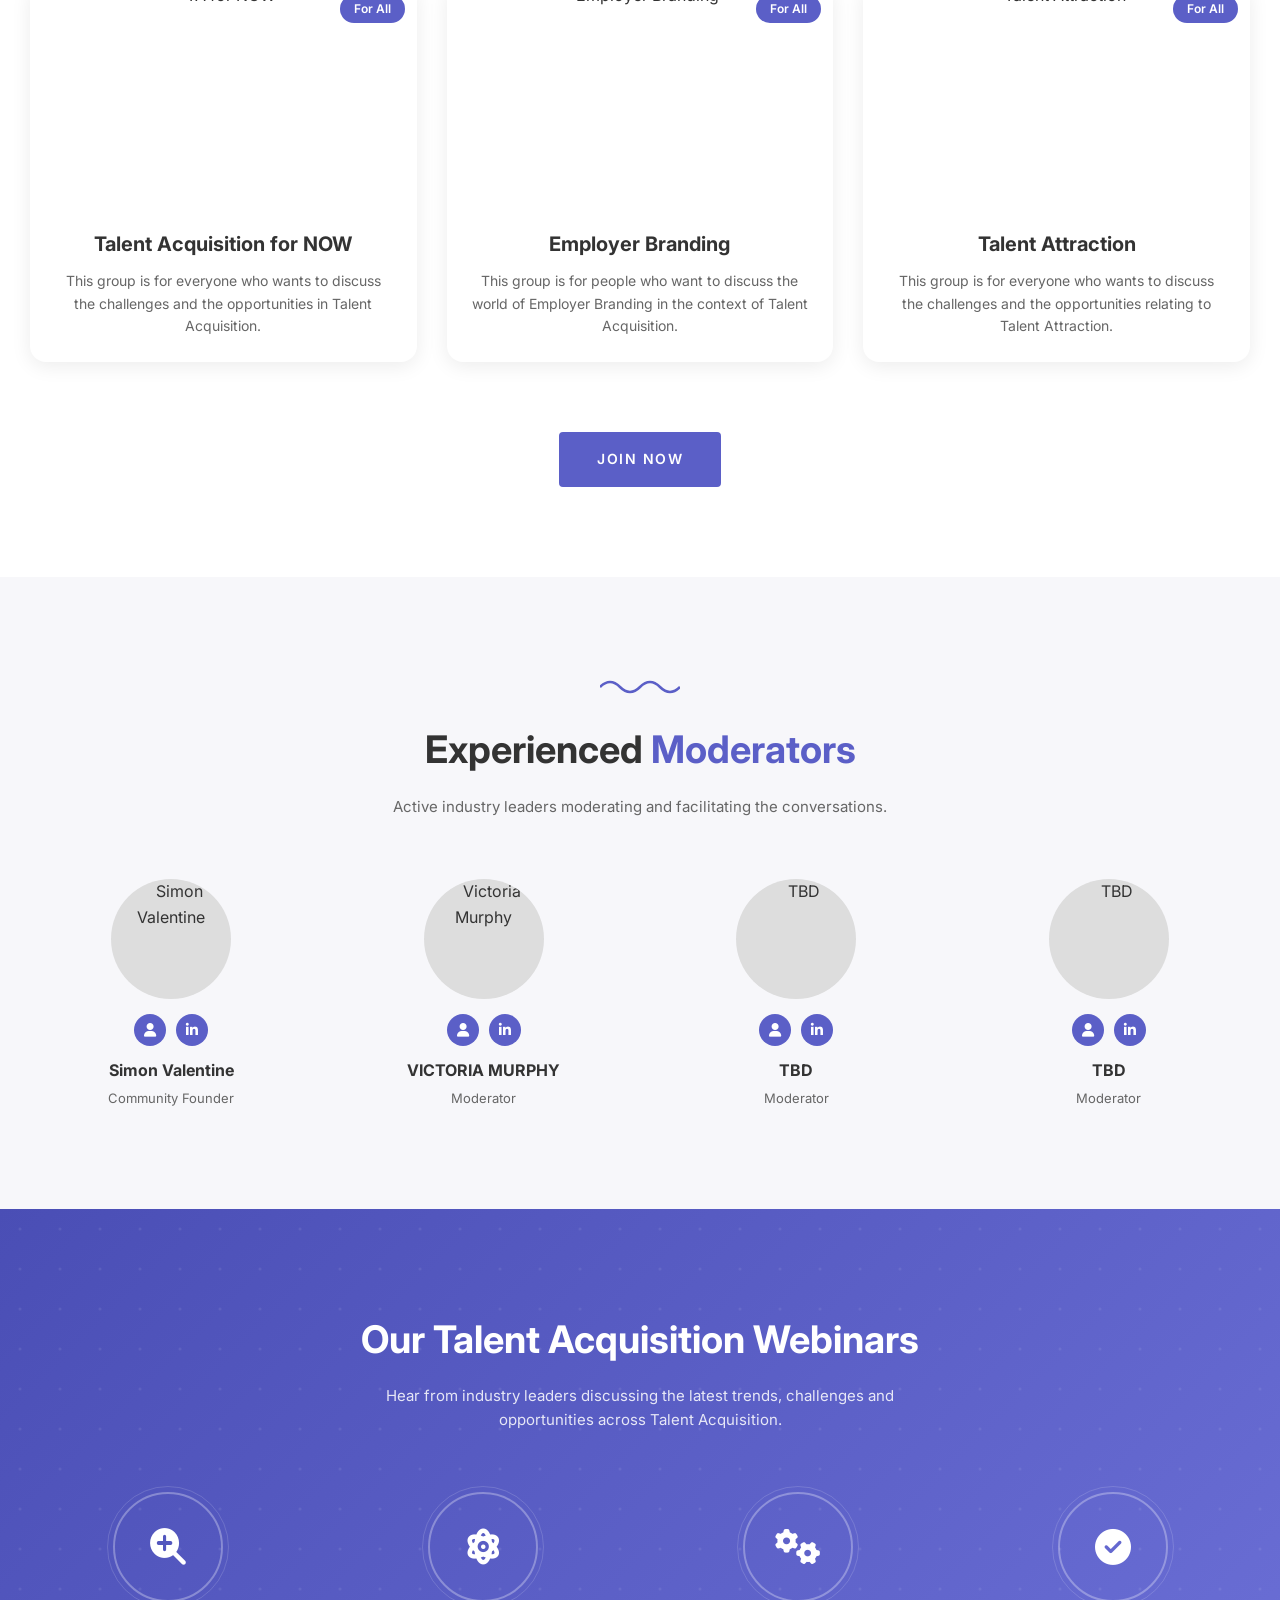
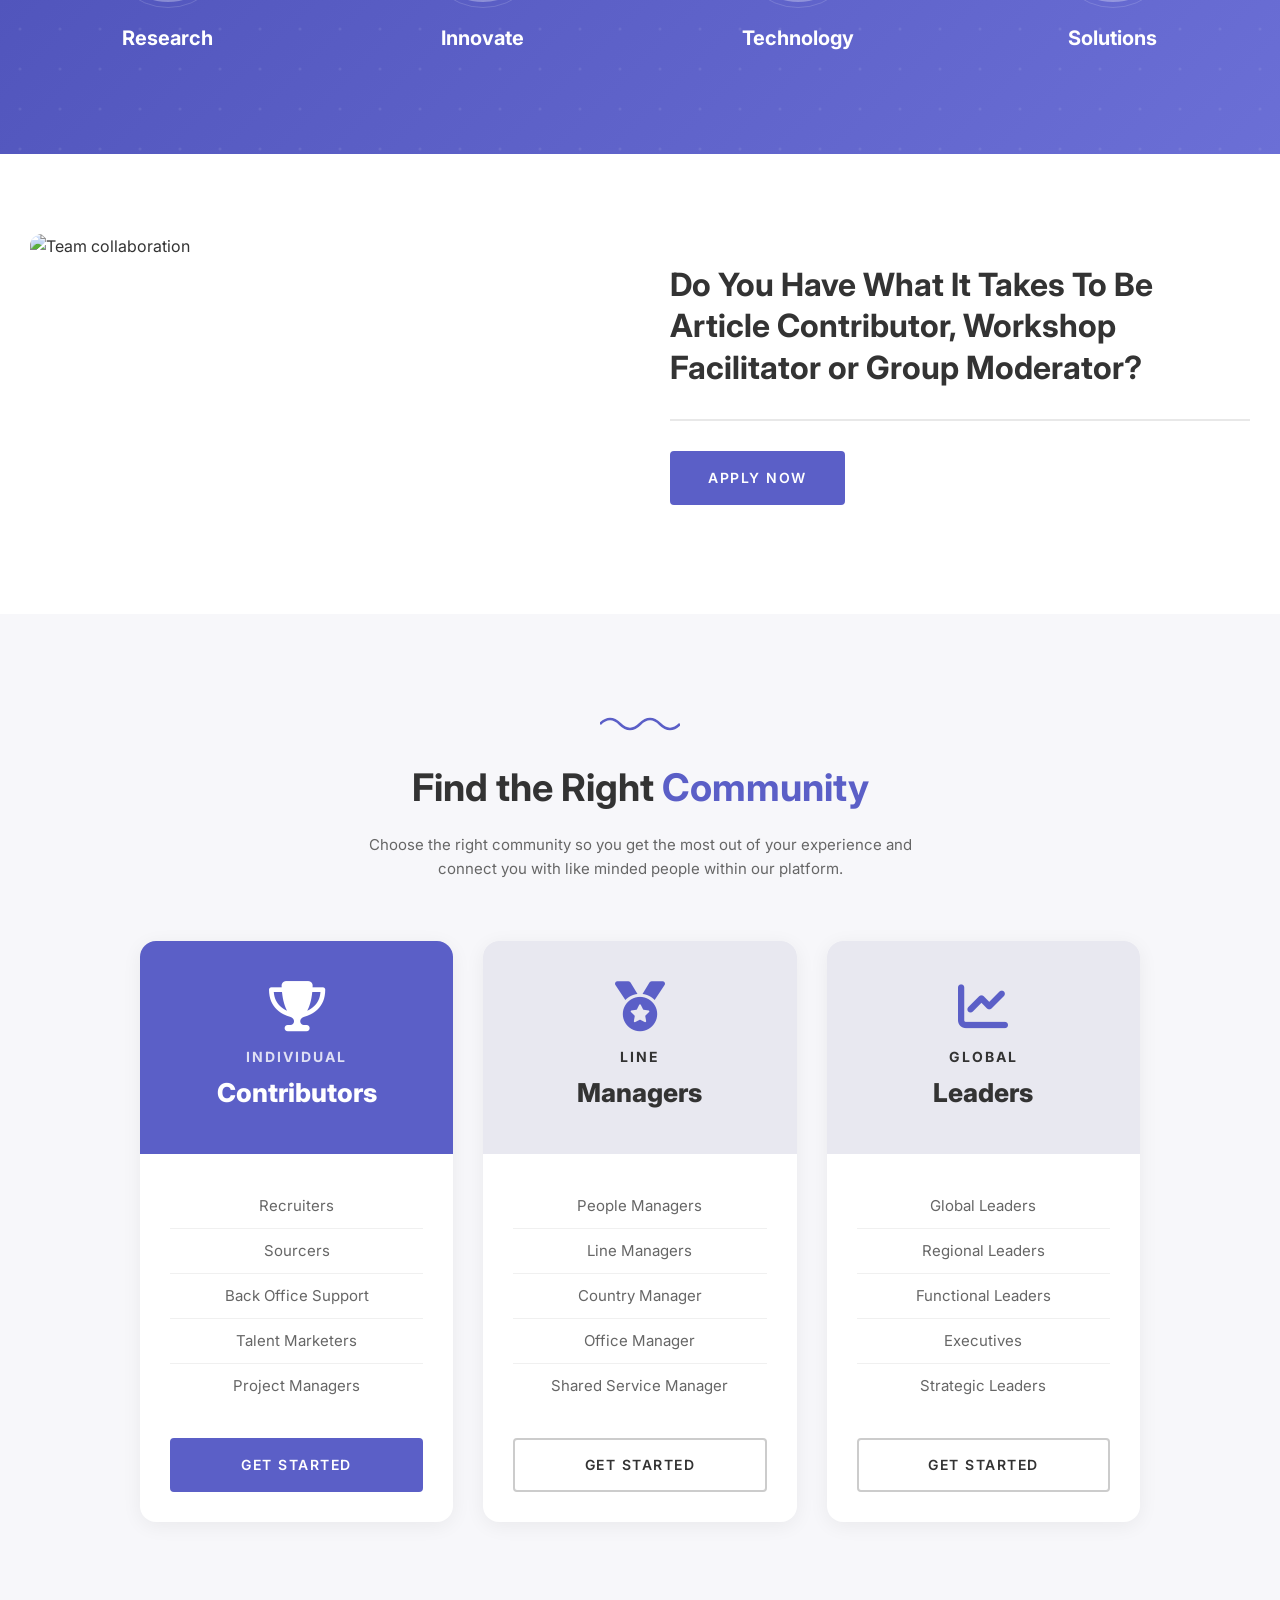
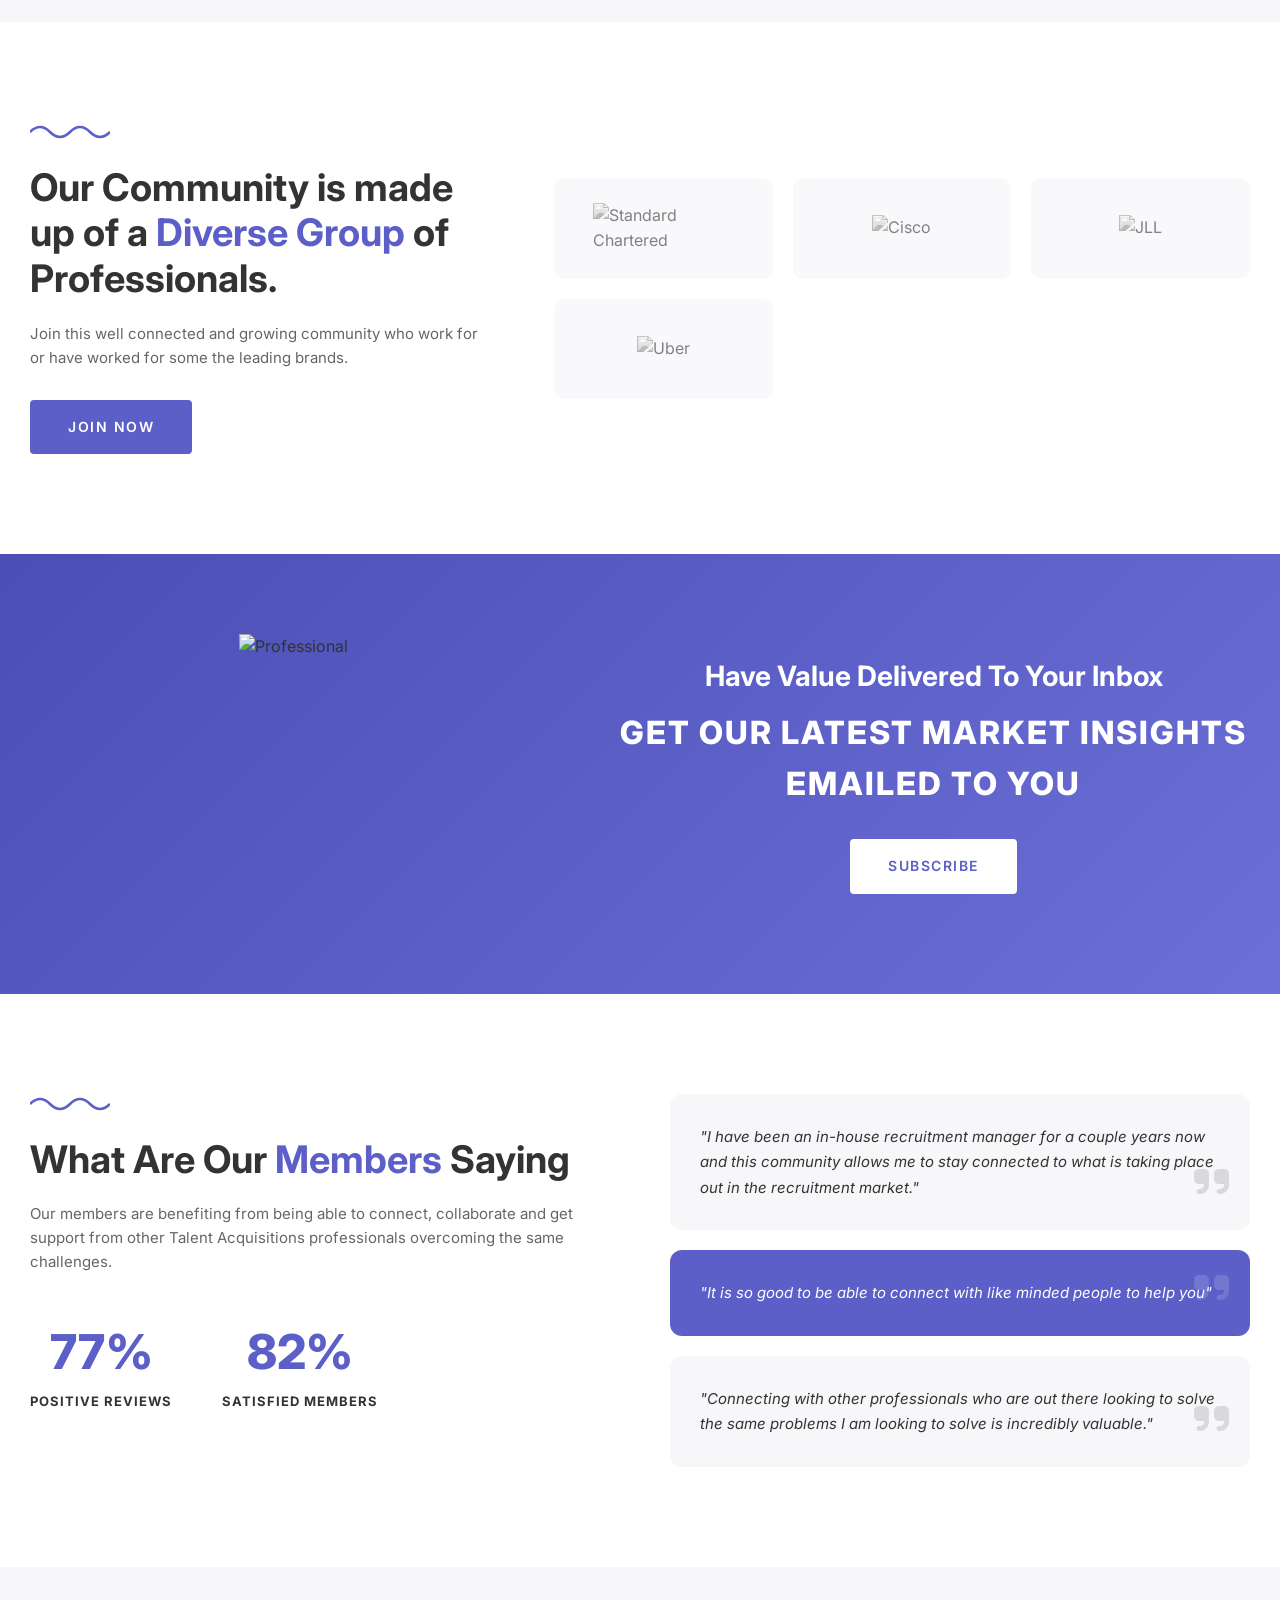
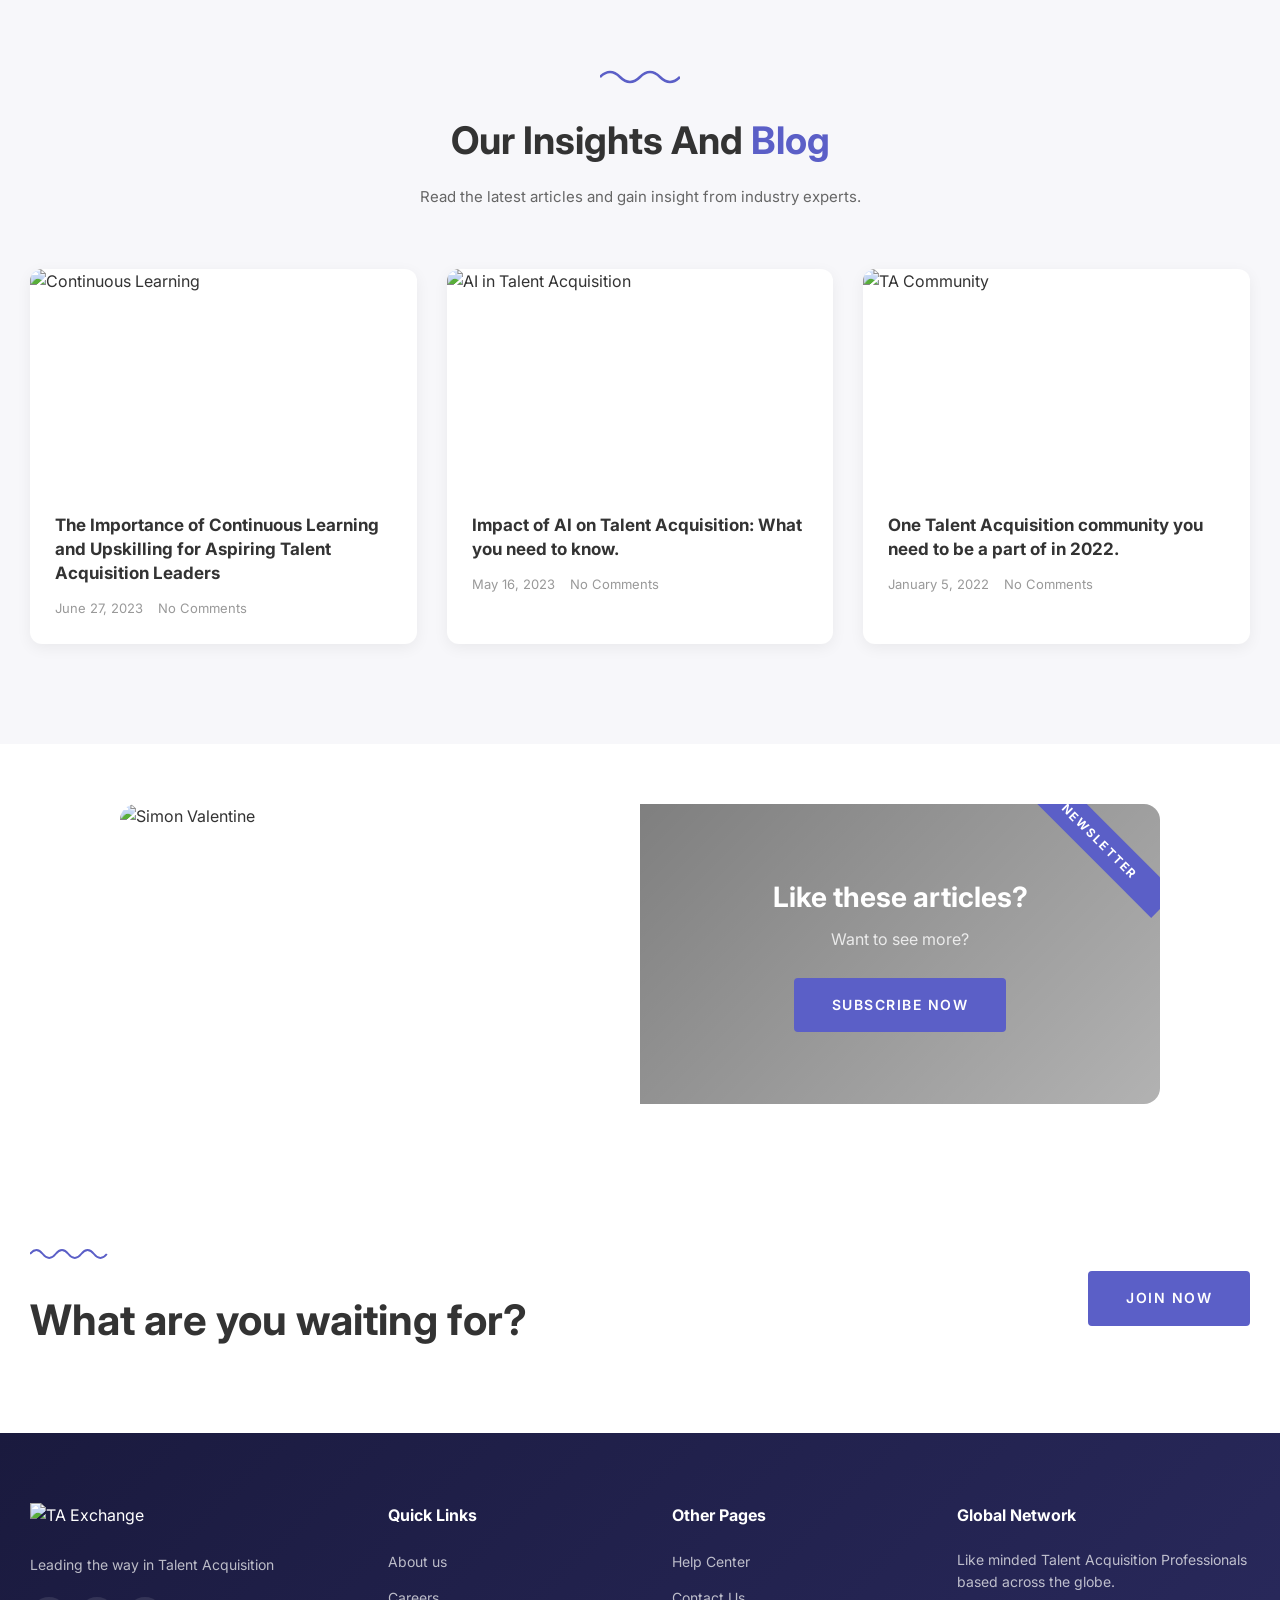
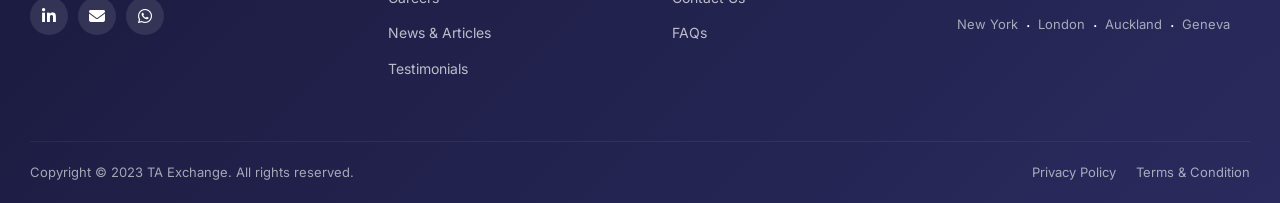
==== commit 4bb05729: "Add files via upload" ====
--- a/index.html
+++ b/index.html
@@ -393,8 +393,8 @@
     </a>
     <div class="header-right">
       <a href="#" class="search-icon"><i class="fas fa-search"></i></a>
-      <a href="https://taex007.wpenginepowered.com/wp-login.php" class="header-signin">Sign in</a>
-      <a href="https://taex007.wpenginepowered.com/apply/" class="header-signup">Sign up</a>
+      <a href="login.html" class="header-signin">Sign in</a>
+      <a href="apply.html" class="header-signup">Sign up</a>
     </div>
   </div>
 </header>
@@ -407,7 +407,7 @@
       <p>Join a select group of Talent Acquisition professionals in a private community who are sharing, discussing and engaging on the biggest challenges and opportunities facing the industry today.</p>
       <div class="hero-buttons">
         <a href="#about" class="btn-primary">LEARN MORE</a>
-        <a href="https://taex007.wpenginepowered.com/apply/" class="btn-outline">JOIN NOW</a>
+        <a href="apply.html" class="btn-outline">JOIN NOW</a>
       </div>
     </div>
     <div class="hero-image">
@@ -486,7 +486,7 @@
 
 <!-- JOIN CTA -->
 <section class="join-cta">
-  <a href="https://taex007.wpenginepowered.com/apply/" class="btn-primary">JOIN NOW</a>
+  <a href="apply.html" class="btn-primary">JOIN NOW</a>
 </section>
 
 <!-- GROUPS -->
@@ -521,7 +521,7 @@
       </div>
     </div>
     <div class="groups-join" style="margin-top:30px;">
-      <a href="https://taex007.wpenginepowered.com/apply/" class="btn-primary">JOIN NOW</a>
+      <a href="apply.html" class="btn-primary">JOIN NOW</a>
     </div>
   </div>
 </section>
@@ -594,7 +594,7 @@
     <div class="apply-cta-content">
       <h2>Do You Have What It Takes To Be Article Contributor, Workshop Facilitator or Group Moderator?</h2>
       <hr>
-      <a href="https://taex007.wpenginepowered.com/careers/" class="btn-primary">APPLY NOW</a>
+      <a href="apply.html" class="btn-primary">APPLY NOW</a>
     </div>
   </div>
 </section>
@@ -610,21 +610,21 @@
         <div class="pricing-header"><i class="fas fa-trophy"></i><div class="tier-label">INDIVIDUAL</div><div class="tier-name">Contributors</div></div>
         <div class="pricing-body">
           <ul><li>Recruiters</li><li>Sourcers</li><li>Back Office Support</li><li>Talent Marketers</li><li>Project Managers</li></ul>
-          <a href="https://taex007.wpenginepowered.com/apply/" class="btn-primary">GET STARTED</a>
+          <a href="apply.html" class="btn-primary">GET STARTED</a>
         </div>
       </div>
       <div class="pricing-card">
         <div class="pricing-header"><i class="fas fa-medal" style="color:var(--primary);"></i><div class="tier-label">LINE</div><div class="tier-name">Managers</div></div>
         <div class="pricing-body">
           <ul><li>People Managers</li><li>Line Managers</li><li>Country Manager</li><li>Office Manager</li><li>Shared Service Manager</li></ul>
-          <a href="https://taex007.wpenginepowered.com/apply/" class="btn-outline-dark">GET STARTED</a>
+          <a href="apply.html" class="btn-outline-dark">GET STARTED</a>
         </div>
       </div>
       <div class="pricing-card">
         <div class="pricing-header"><i class="fas fa-chart-line" style="color:var(--primary);"></i><div class="tier-label">GLOBAL</div><div class="tier-name">Leaders</div></div>
         <div class="pricing-body">
           <ul><li>Global Leaders</li><li>Regional Leaders</li><li>Functional Leaders</li><li>Executives</li><li>Strategic Leaders</li></ul>
-          <a href="https://taex007.wpenginepowered.com/apply/" class="btn-outline-dark">GET STARTED</a>
+          <a href="apply.html" class="btn-outline-dark">GET STARTED</a>
         </div>
       </div>
     </div>
@@ -638,7 +638,7 @@
       <span class="section-wave"><svg viewBox="0 0 80 20"><path d="M0 10 Q10 0 20 10 Q30 20 40 10 Q50 0 60 10 Q70 20 80 10" fill="none" stroke="currentColor" stroke-width="2.5"/></svg></span>
       <h2>Our Community is made up of a <span class="accent">Diverse Group</span> of Professionals.</h2>
       <p>Join this well connected and growing community who work for or have worked for some the leading brands.</p>
-      <a href="https://taex007.wpenginepowered.com/apply/" class="btn-primary">JOIN NOW</a>
+      <a href="apply.html" class="btn-primary">JOIN NOW</a>
     </div>
     <div class="brands-logos">
       <div class="brand-logo"><img src="https://taex007.wpenginepowered.com/wp-content/uploads/2022/01/Untitled-6-1-e1629827943379.png" alt="Standard Chartered"></div>
@@ -726,7 +726,7 @@
       <span class="section-wave"><svg viewBox="0 0 100 20"><path d="M0 10 Q8 0 16 10 Q24 20 32 10 Q40 0 48 10 Q56 20 64 10 Q72 0 80 10 Q88 20 96 10" fill="none" stroke="currentColor" stroke-width="2.5"/></svg></span>
       <h2>What are you waiting for?</h2>
     </div>
-    <a href="https://taex007.wpenginepowered.com/apply/" class="btn-primary">JOIN NOW</a>
+    <a href="apply.html" class="btn-primary">JOIN NOW</a>
   </div>
 </section>
 
@@ -746,18 +746,18 @@
       <div>
         <h4>Quick Links</h4>
         <ul class="footer-links">
-          <li><a href="https://taex007.wpenginepowered.com/about-us/">About us</a></li>
-          <li><a href="https://taex007.wpenginepowered.com/careers/">Careers</a></li>
-          <li><a href="https://taex007.wpenginepowered.com/articles/">News &amp; Articles</a></li>
-          <li><a href="https://taex007.wpenginepowered.com/testimonials/">Testimonials</a></li>
+          <li><a href="about.html">About us</a></li>
+          <li><a href="apply.html">Careers</a></li>
+          <li><a href="articles.html">News &amp; Articles</a></li>
+          <li><a href="testimonials.html">Testimonials</a></li>
         </ul>
       </div>
       <div>
         <h4>Other Pages</h4>
         <ul class="footer-links">
-          <li><a href="https://taex007.wpenginepowered.com/help/">Help Center</a></li>
-          <li><a href="https://taex007.wpenginepowered.com/contact-us/">Contact Us</a></li>
-          <li><a href="https://taex007.wpenginepowered.com/faq/">FAQs</a></li>
+          <li><a href="faq.html">Help Center</a></li>
+          <li><a href="contact.html">Contact Us</a></li>
+          <li><a href="faq.html">FAQs</a></li>
         </ul>
       </div>
       <div class="footer-network">
@@ -769,8 +769,8 @@
     <div class="footer-bottom">
       <span>Copyright &copy; 2023 TA Exchange. All rights reserved.</span>
       <div class="footer-bottom-links">
-        <a href="https://taex007.wpenginepowered.com/privacy-policy/">Privacy Policy</a>
-        <a href="https://taex007.wpenginepowered.com/terms-of-service/">Terms &amp; Condition</a>
+        <a href="privacy.html">Privacy Policy</a>
+        <a href="terms.html">Terms &amp; Condition</a>
       </div>
     </div>
   </div>
@@ -818,5 +818,42 @@
   document.querySelector('.header').style.boxShadow = window.scrollY > 50 ? '0 2px 20px rgba(0,0,0,0.1)' : '0 2px 10px rgba(0,0,0,0.06)';
 });
 </script>
+<script src="js/auth.js"></script>
+<script>
+// Dynamic header based on login state
+(function() {
+  const session = TAAuth.getSession();
+  if (session) {
+    const hr = document.querySelector('.header-right');
+    if (hr) {
+      hr.innerHTML = `
+        <a href="#" class="search-icon"><i class="fas fa-search"></i></a>
+        <div class="header-user" style="display:flex;align-items:center;gap:10px;cursor:pointer;position:relative;">
+          <div class="header-avatar"><img src="${session.avatar || ''}" alt="${session.name}" style="width:36px;height:36px;border-radius:50%;object-fit:cover;${session.avatar?'':'display:none'}"><span style="width:36px;height:36px;border-radius:50%;background:#5B5FC7;display:${session.avatar?'none':'flex'};align-items:center;justify-content:center;color:white;font-weight:600;font-size:14px;">${session.name.charAt(0)}</span></div>
+          <span style="font-weight:500;font-size:14px;color:#333;">${session.name}</span>
+          <div class="header-dropdown" style="display:none;position:absolute;top:100%;right:0;background:white;box-shadow:0 8px 30px rgba(0,0,0,0.12);border-radius:8px;padding:8px 0;min-width:200px;z-index:100;margin-top:10px;">
+            <a href="profile.html?id=${session.userId}" style="display:flex;align-items:center;gap:10px;padding:10px 20px;font-size:14px;color:#333;"><i class="fas fa-user"></i> My Profile</a>
+            <a href="activity.html" style="display:flex;align-items:center;gap:10px;padding:10px 20px;font-size:14px;color:#333;"><i class="fas fa-stream"></i> Activity</a>
+            <a href="groups.html" style="display:flex;align-items:center;gap:10px;padding:10px 20px;font-size:14px;color:#333;"><i class="fas fa-users"></i> Groups</a>
+            <a href="members.html" style="display:flex;align-items:center;gap:10px;padding:10px 20px;font-size:14px;color:#333;"><i class="fas fa-address-book"></i> Members</a>
+            <hr style="border:none;border-top:1px solid #eee;margin:4px 0;">
+            <a href="#" onclick="TAAuth.logout();return false;" style="display:flex;align-items:center;gap:10px;padding:10px 20px;font-size:14px;color:#333;"><i class="fas fa-sign-out-alt"></i> Log Out</a>
+          </div>
+        </div>
+      `;
+      const userEl = hr.querySelector('.header-user');
+      userEl.addEventListener('click', function(e) {
+        const dd = this.querySelector('.header-dropdown');
+        dd.style.display = dd.style.display === 'block' ? 'none' : 'block';
+      });
+      document.addEventListener('click', function(e) {
+        if (!userEl.contains(e.target)) {
+          userEl.querySelector('.header-dropdown').style.display = 'none';
+        }
+      });
+    }
+  }
+})();
+</script>
 </body>
 </html>
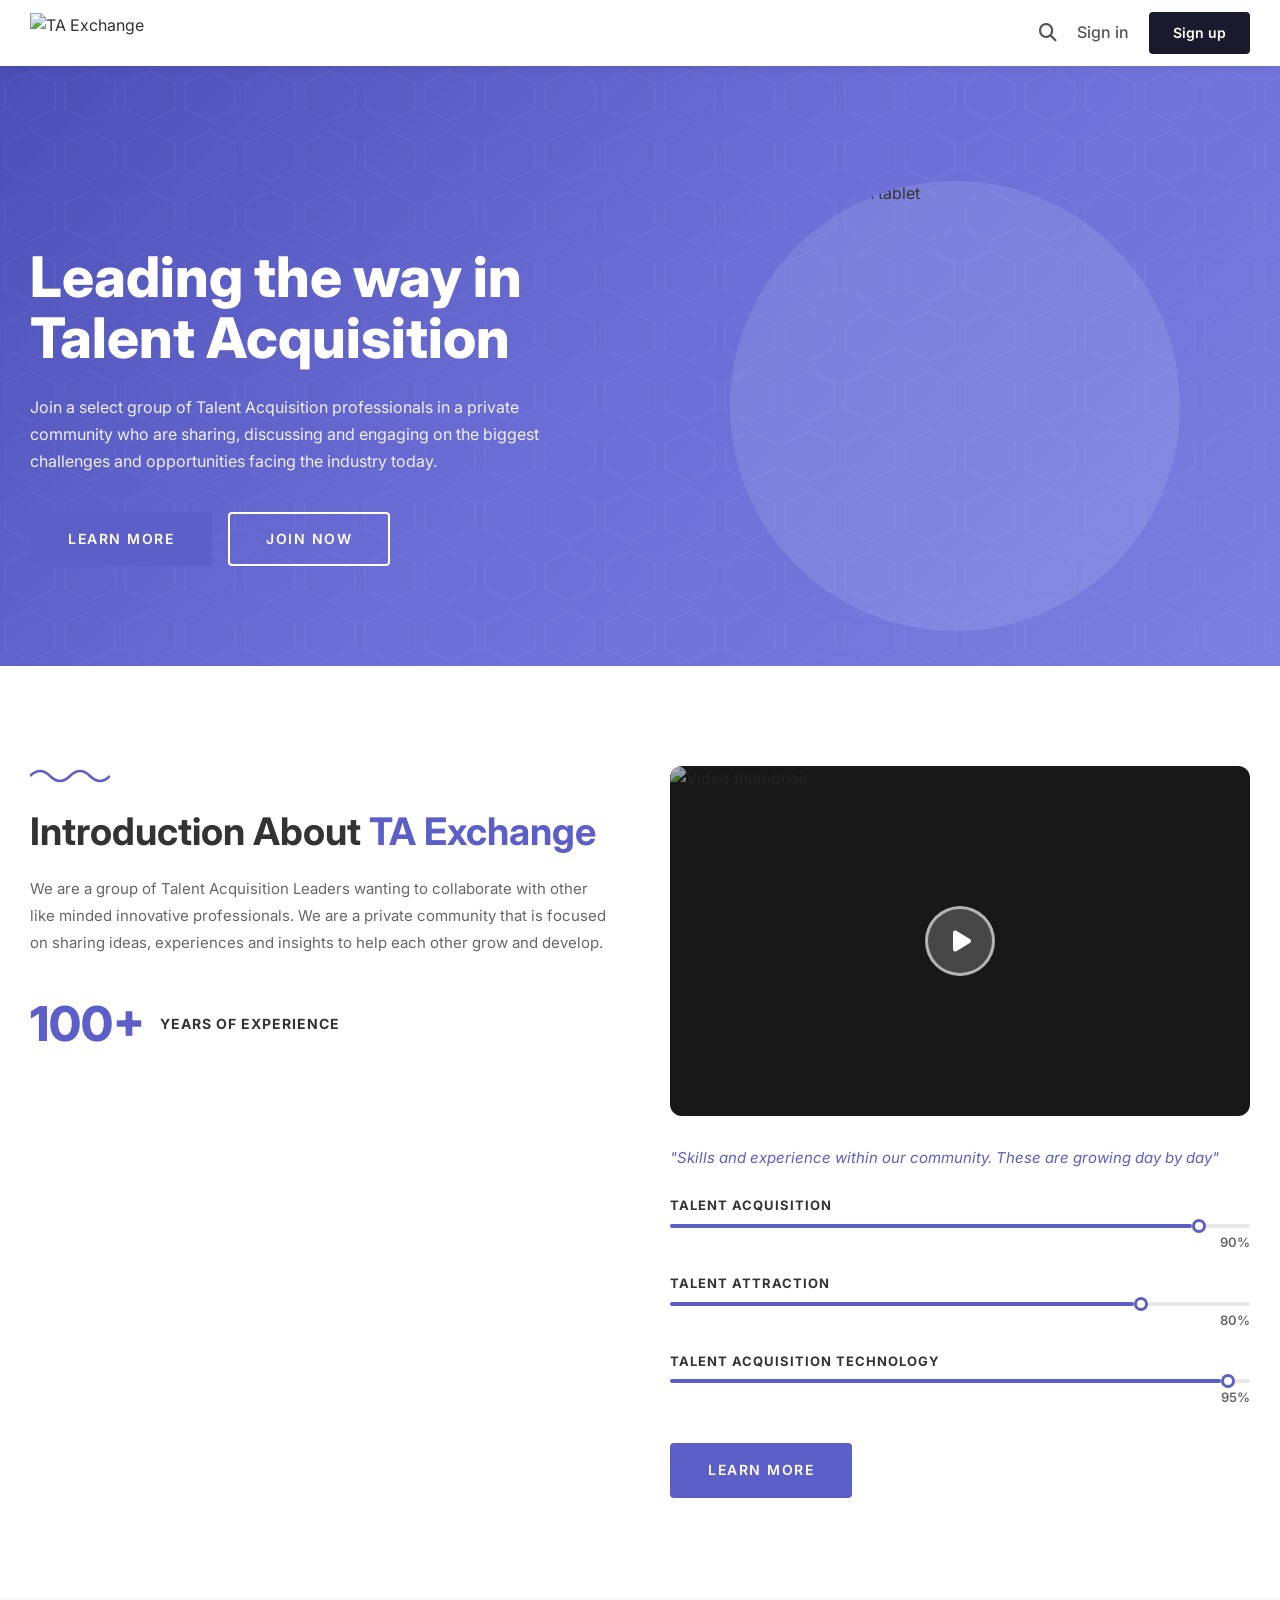
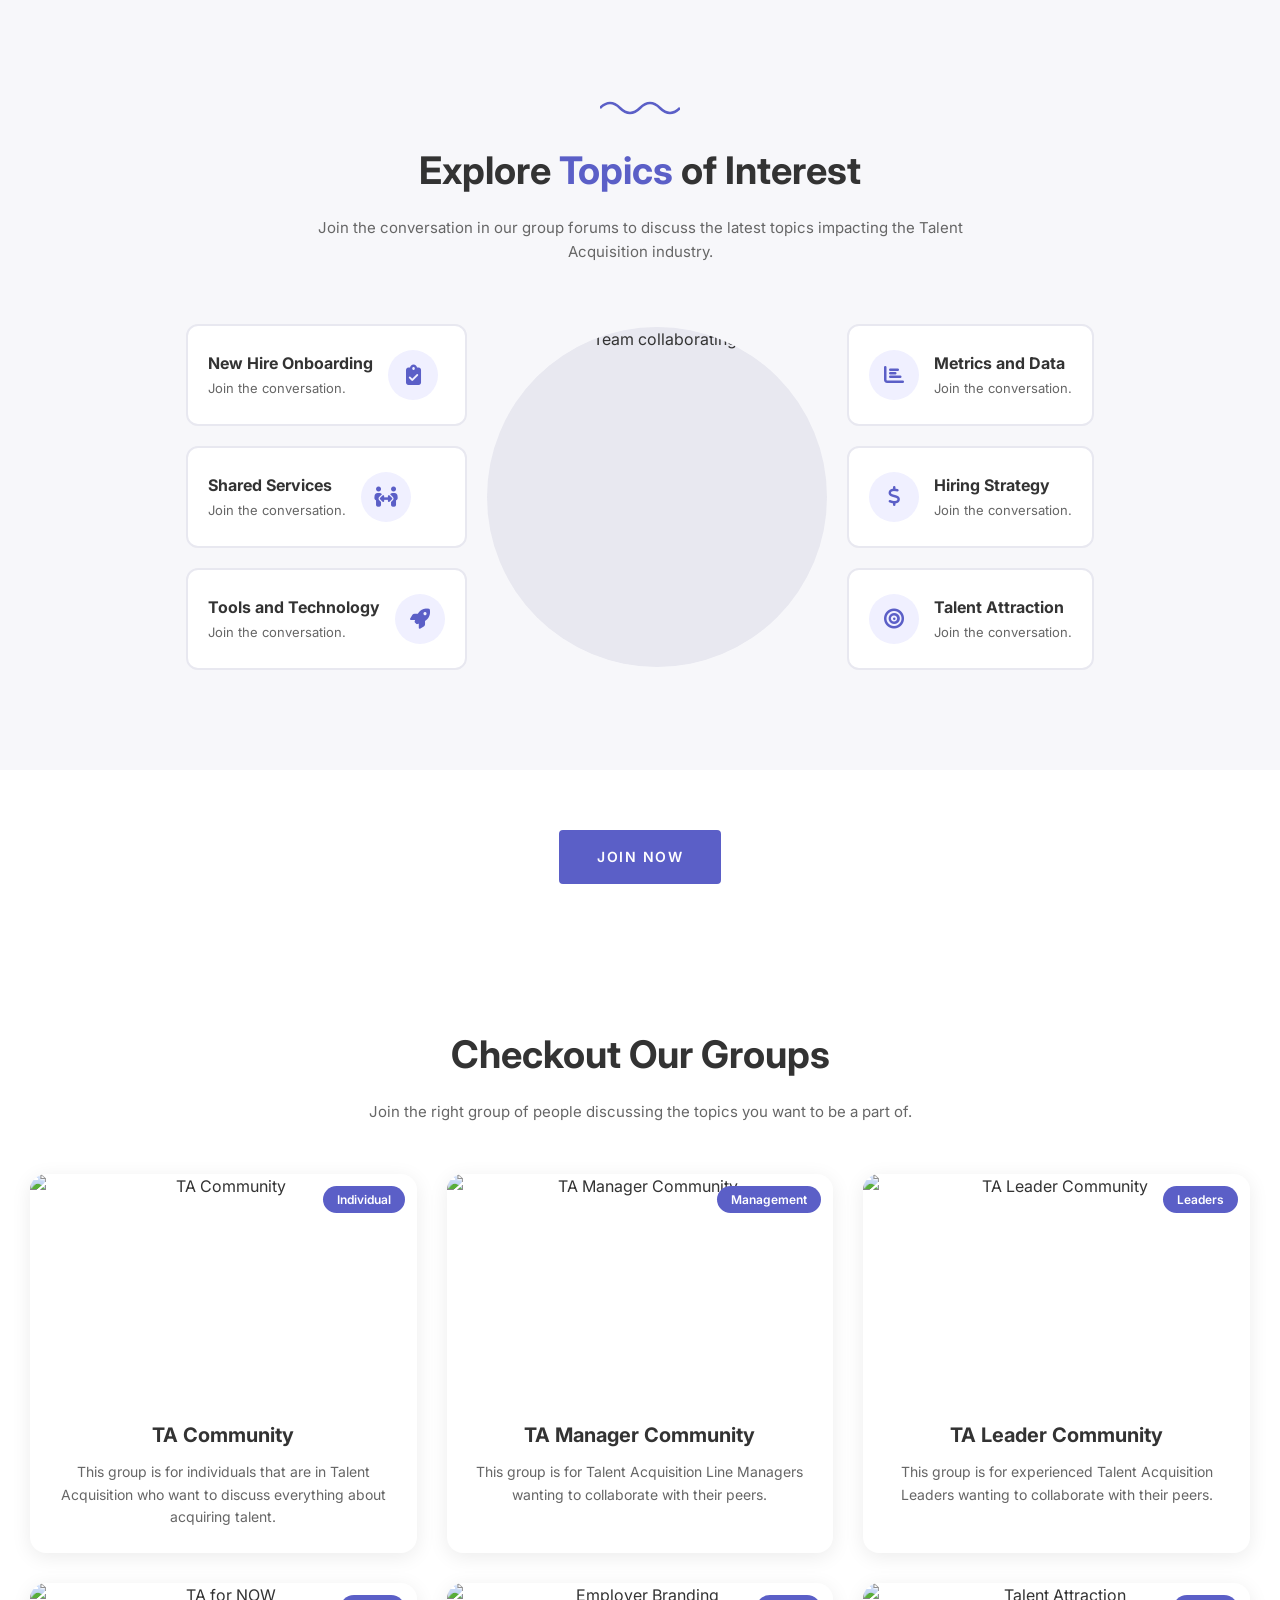
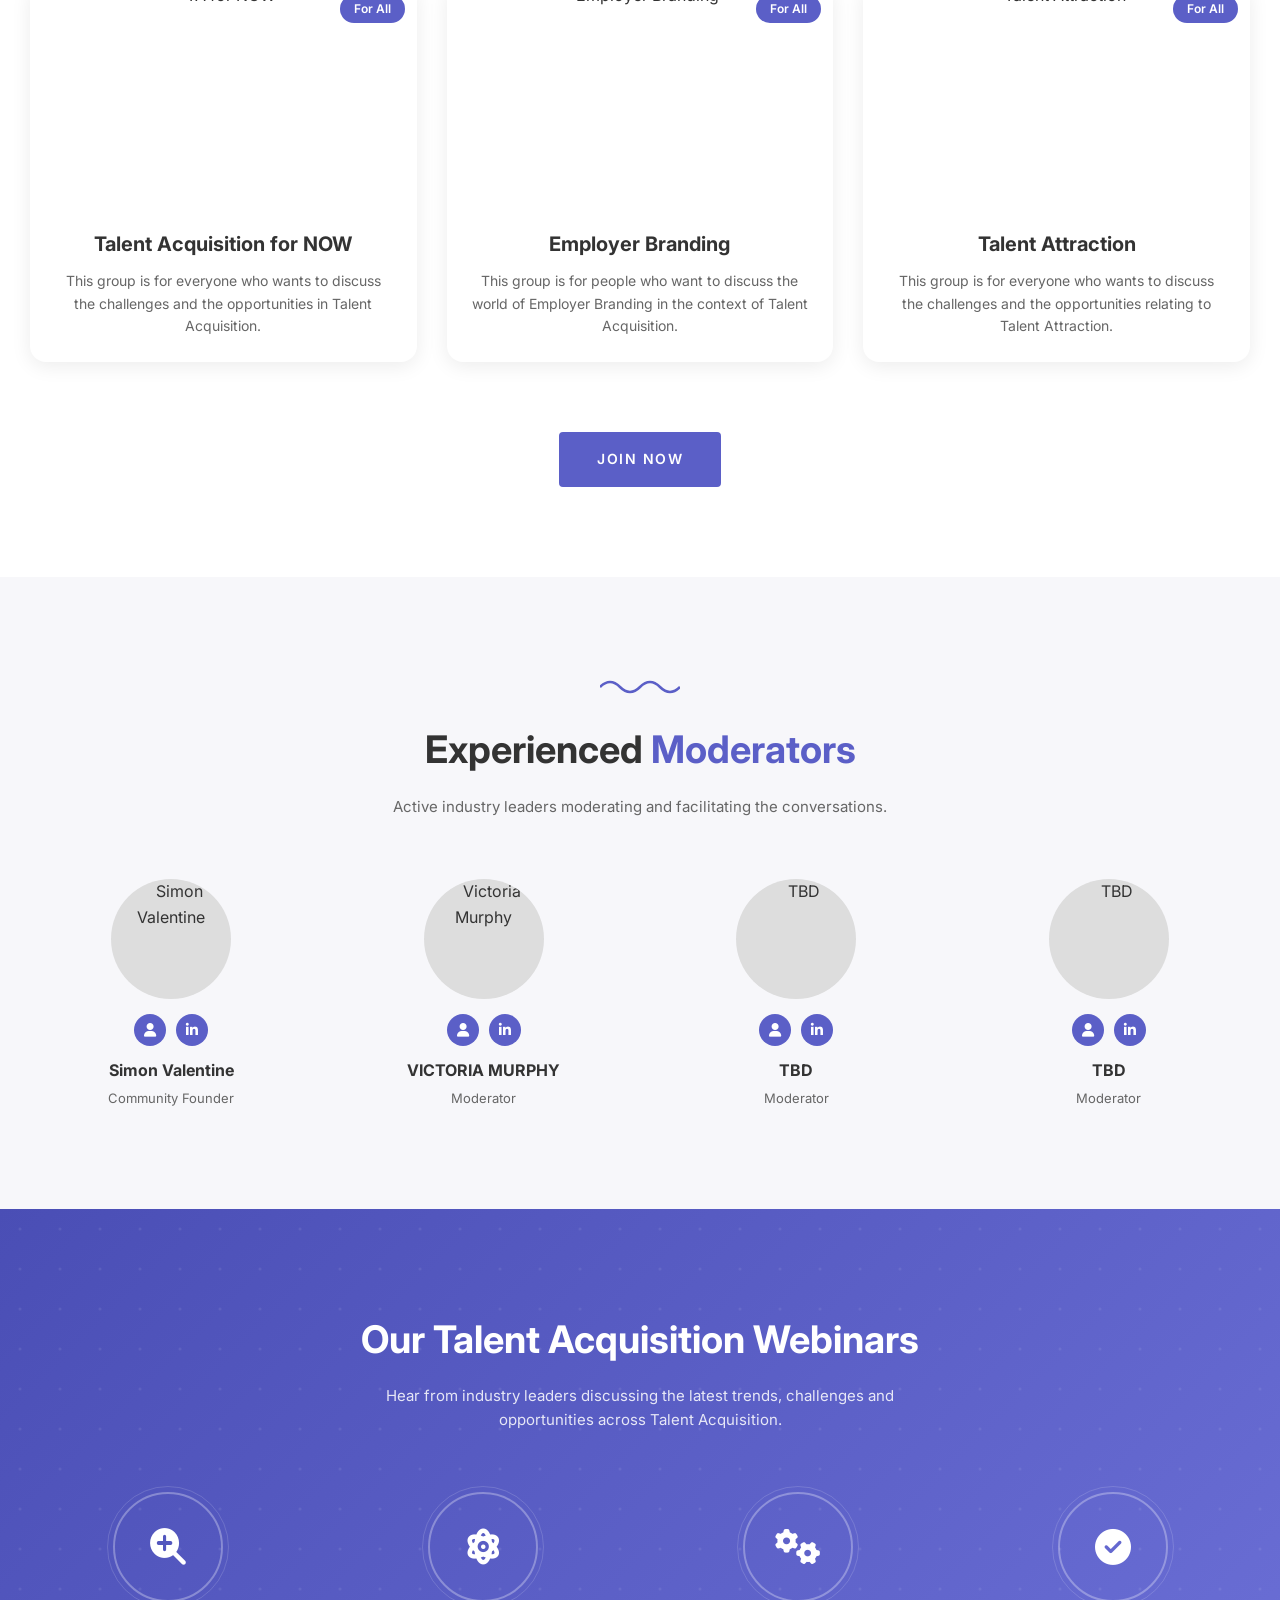
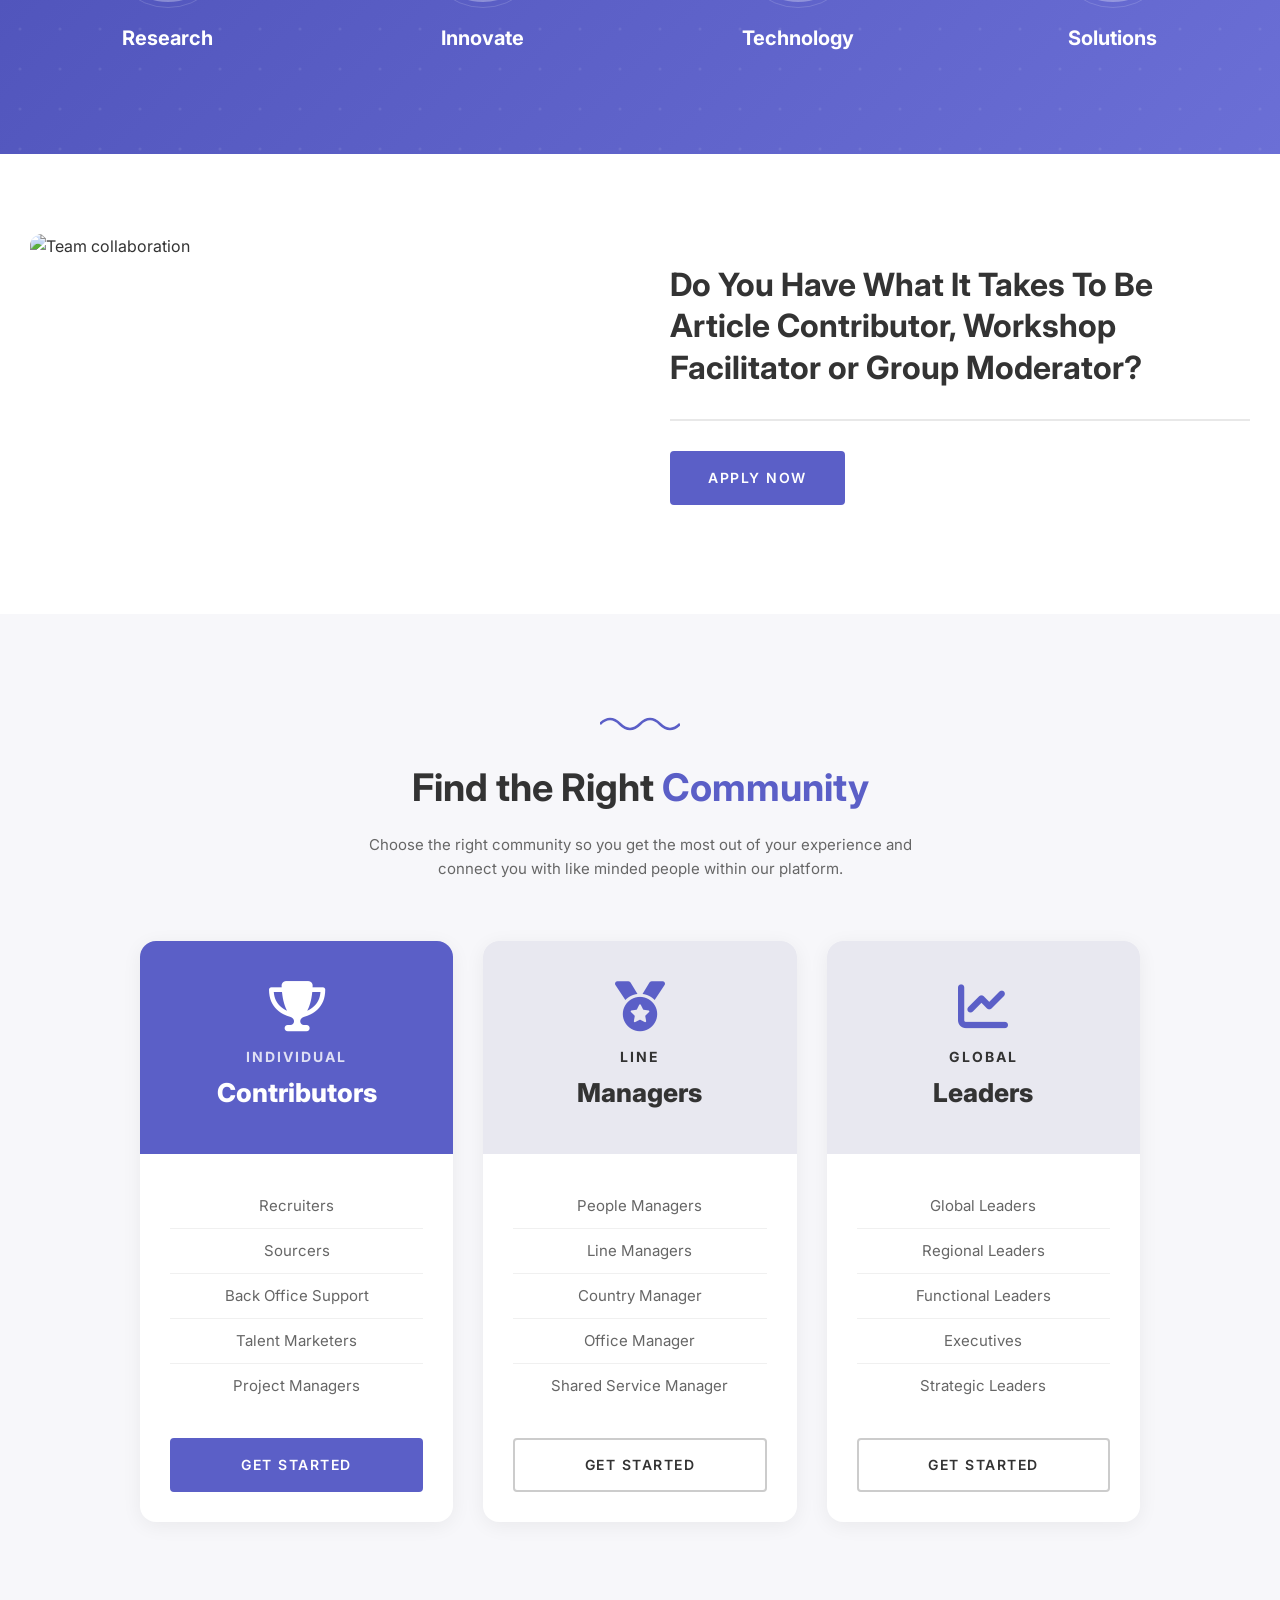
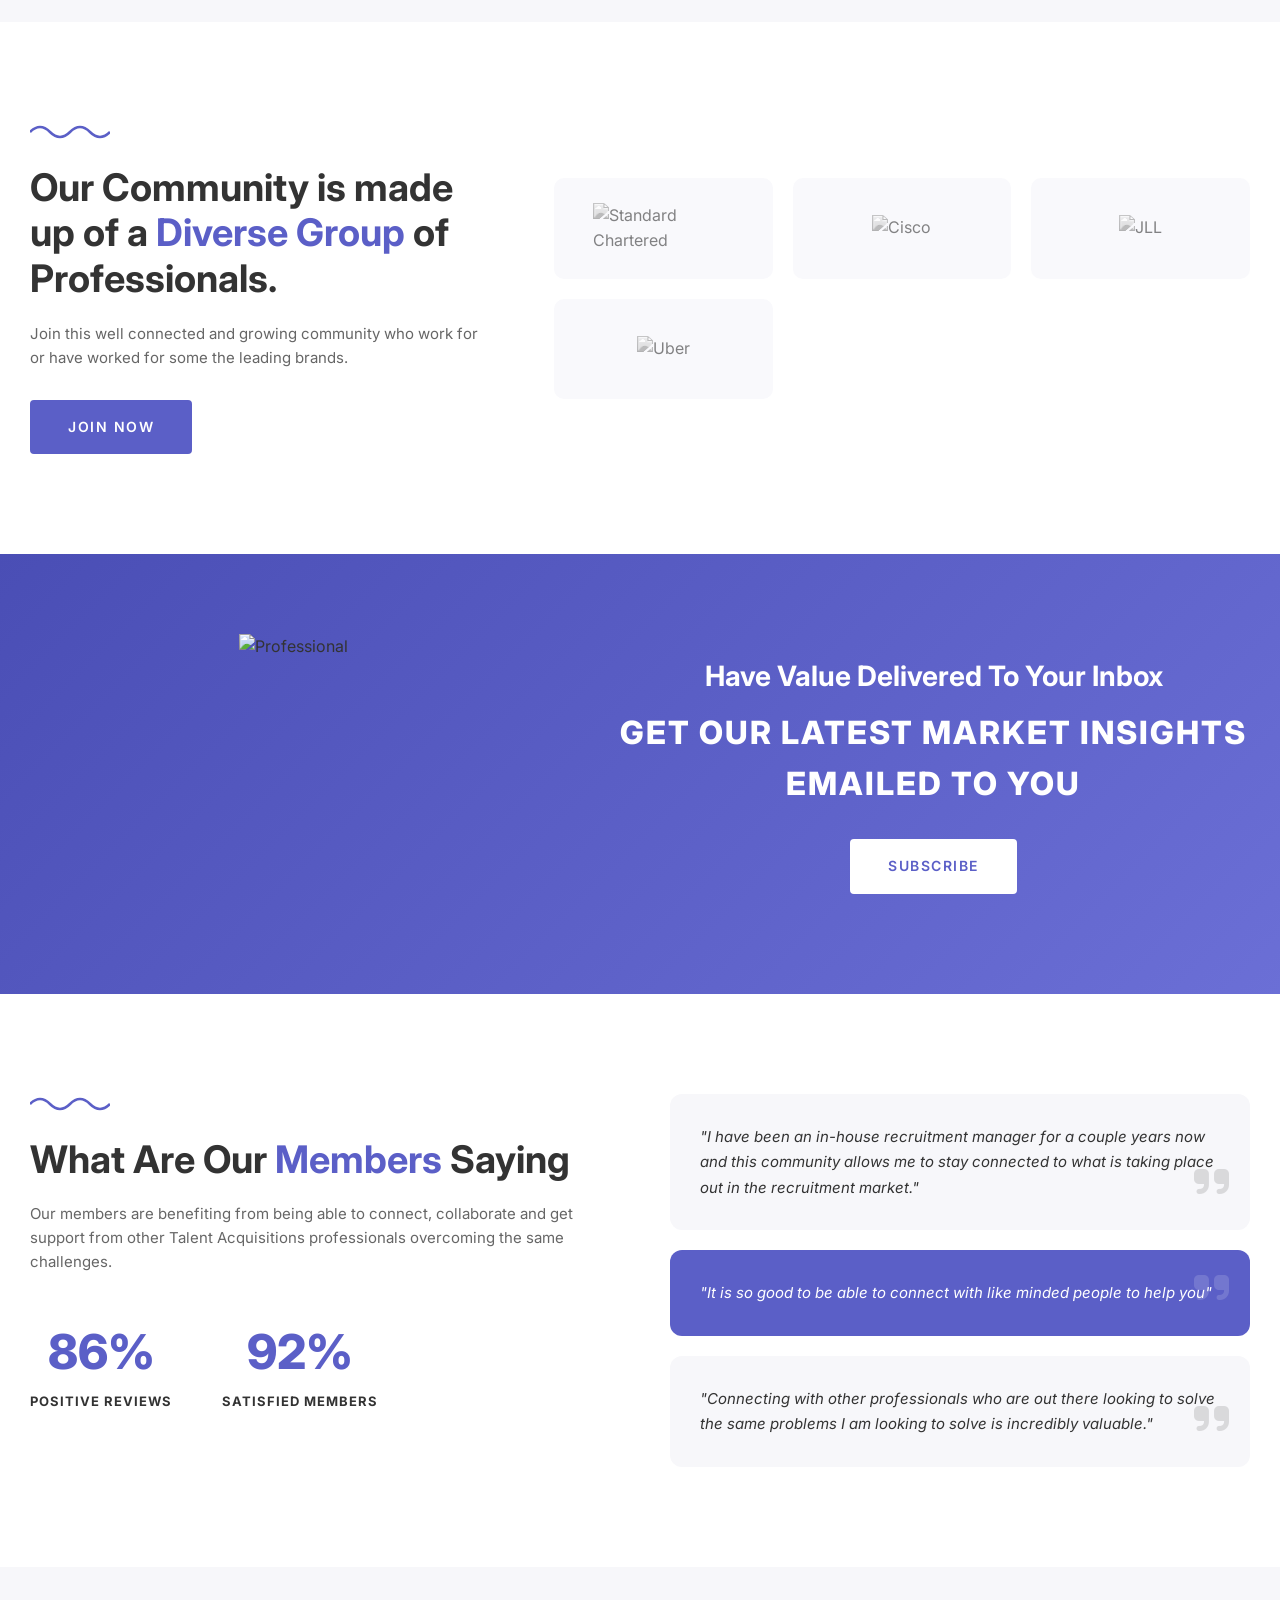
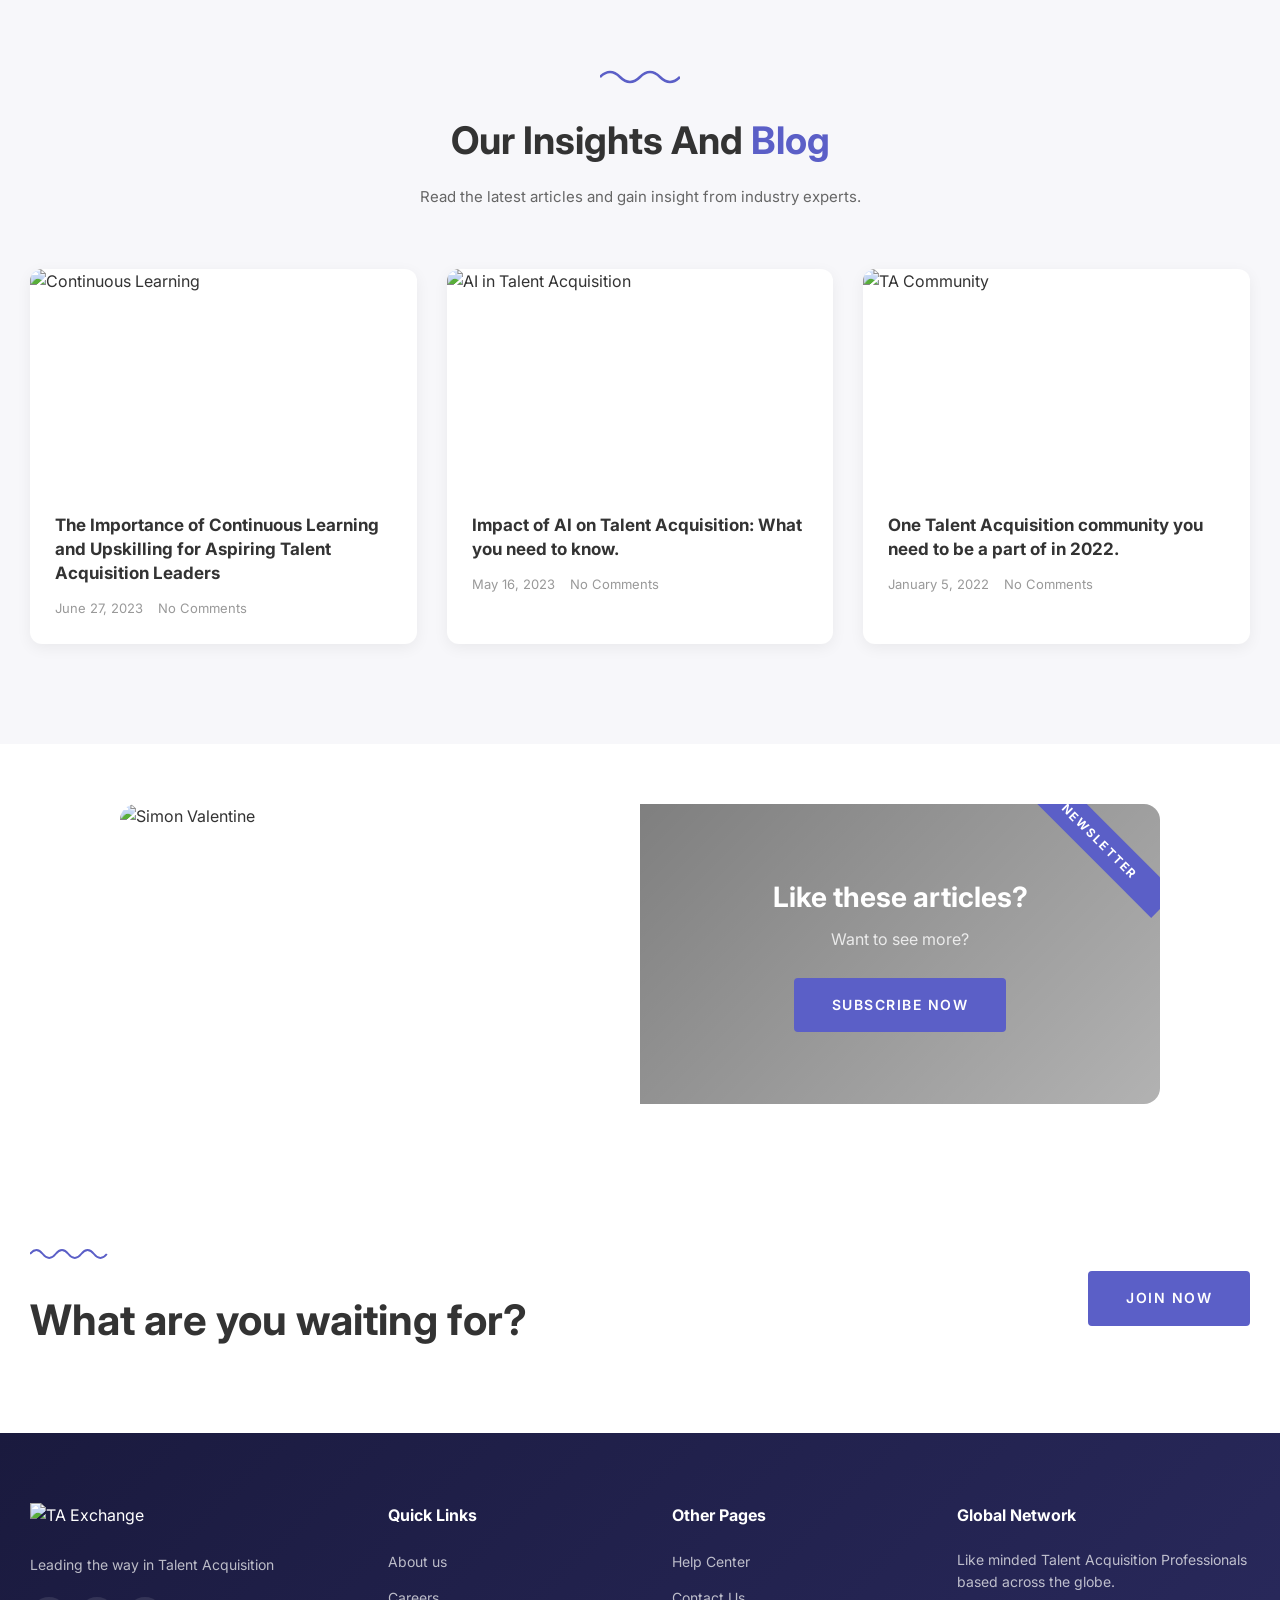
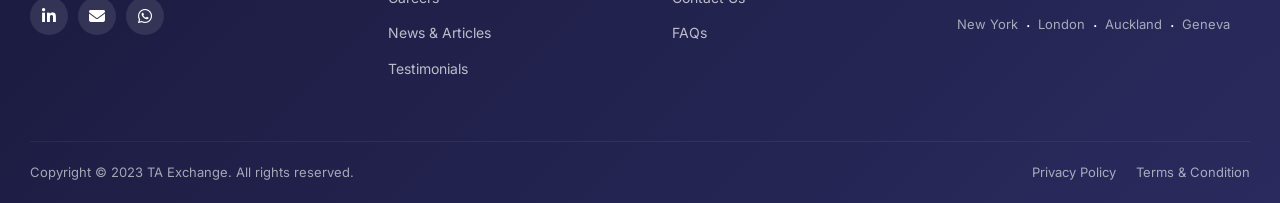
==== commit 73e701f4: "Add files via upload" ====
--- a/index.html
+++ b/index.html
@@ -818,7 +818,377 @@
   document.querySelector('.header').style.boxShadow = window.scrollY > 50 ? '0 2px 20px rgba(0,0,0,0.1)' : '0 2px 10px rgba(0,0,0,0.06)';
 });
 </script>
-<script src="js/auth.js"></script>
+<script>/* ===== TA Exchange Auth System (localStorage) ===== */
+const TAAuth = (() => {
+  const STORAGE_KEY = 'taex_users';
+  const SESSION_KEY = 'taex_session';
+
+  // Seed demo users on first load
+  function seedDemoUsers() {
+    if (localStorage.getItem(STORAGE_KEY)) return;
+    const demoUsers = [
+      {
+        id: 'simon-valentine',
+        email: 'simon@ta.exchange',
+        password: 'demo123',
+        firstName: 'Simon',
+        lastName: 'Valentine',
+        role: 'Leader',
+        linkedin: 'https://www.linkedin.com/in/simoncvalentine/',
+        avatar: 'https://taex007.wpenginepowered.com/wp-content/uploads/2022/01/IMG_5290.jpg',
+        bio: 'Founder of TA Exchange. Passionate about building communities that help Talent Acquisition professionals grow.',
+        company: 'TA Exchange',
+        title: 'Founder',
+        joined: '2021-12-01',
+        groups: ['ta-community', 'ta-manager', 'ta-leader', 'ta-now', 'employer-branding', 'talent-attraction'],
+        connections: ['victoria-murphy', 'genevive-calib']
+      },
+      {
+        id: 'victoria-murphy',
+        email: 'victoria@ta.exchange',
+        password: 'demo123',
+        firstName: 'Victoria',
+        lastName: 'Murphy',
+        role: 'Leader',
+        linkedin: 'https://www.linkedin.com/in/victoriamurphy/',
+        avatar: 'https://taex007.wpenginepowered.com/wp-content/uploads/2022/01/1615530323697-300x300.jpeg',
+        bio: 'Senior Talent Acquisition Leader with 15+ years of experience in global recruiting strategy.',
+        company: 'Global Corp',
+        title: 'VP, Talent Acquisition',
+        joined: '2022-01-15',
+        groups: ['ta-community', 'ta-leader', 'employer-branding'],
+        connections: ['simon-valentine', 'genevive-calib']
+      },
+      {
+        id: 'genevive-calib',
+        email: 'genevive@ta.exchange',
+        password: 'demo123',
+        firstName: 'Genevive',
+        lastName: 'Calib',
+        role: 'Individual Contributor',
+        linkedin: 'https://www.linkedin.com/in/genevivecalib/',
+        avatar: '',
+        bio: 'Talent Acquisition Specialist passionate about candidate experience and employer branding.',
+        company: 'Tech Innovations',
+        title: 'Senior Recruiter',
+        joined: '2022-03-10',
+        groups: ['ta-community', 'ta-now', 'talent-attraction'],
+        connections: ['simon-valentine', 'victoria-murphy']
+      }
+    ];
+    localStorage.setItem(STORAGE_KEY, JSON.stringify(demoUsers));
+  }
+
+  function getUsers() {
+    seedDemoUsers();
+    return JSON.parse(localStorage.getItem(STORAGE_KEY) || '[]');
+  }
+
+  function saveUsers(users) {
+    localStorage.setItem(STORAGE_KEY, JSON.stringify(users));
+  }
+
+  function login(email, password) {
+    const users = getUsers();
+    const user = users.find(u => u.email.toLowerCase() === email.toLowerCase() && u.password === password);
+    if (user) {
+      const session = { userId: user.id, email: user.email, name: user.firstName + ' ' + user.lastName, avatar: user.avatar, loggedInAt: Date.now() };
+      localStorage.setItem(SESSION_KEY, JSON.stringify(session));
+      return { success: true, user };
+    }
+    return { success: false, error: 'Invalid email or password.' };
+  }
+
+  function register(data) {
+    const users = getUsers();
+    if (users.find(u => u.email.toLowerCase() === data.email.toLowerCase())) {
+      return { success: false, error: 'An account with this email already exists.' };
+    }
+    const id = (data.firstName + '-' + data.lastName).toLowerCase().replace(/\s+/g, '-').replace(/[^a-z0-9-]/g, '');
+    const newUser = {
+      id,
+      email: data.email,
+      password: data.password,
+      firstName: data.firstName,
+      lastName: data.lastName,
+      role: data.role || 'Individual Contributor',
+      linkedin: data.linkedin || '',
+      avatar: '',
+      bio: '',
+      company: '',
+      title: '',
+      joined: new Date().toISOString().split('T')[0],
+      groups: ['ta-community'],
+      connections: []
+    };
+    users.push(newUser);
+    saveUsers(users);
+    // Auto login
+    const session = { userId: newUser.id, email: newUser.email, name: newUser.firstName + ' ' + newUser.lastName, avatar: newUser.avatar, loggedInAt: Date.now() };
+    localStorage.setItem(SESSION_KEY, JSON.stringify(session));
+    return { success: true, user: newUser };
+  }
+
+  function logout() {
+    localStorage.removeItem(SESSION_KEY);
+    window.location.href = 'login.html';
+  }
+
+  function getSession() {
+    const data = localStorage.getItem(SESSION_KEY);
+    return data ? JSON.parse(data) : null;
+  }
+
+  function getCurrentUser() {
+    const session = getSession();
+    if (!session) return null;
+    const users = getUsers();
+    return users.find(u => u.id === session.userId) || null;
+  }
+
+  function getUserById(id) {
+    const users = getUsers();
+    return users.find(u => u.id === id) || null;
+  }
+
+  function getAllMembers() {
+    return getUsers();
+  }
+
+  function updateProfile(id, updates) {
+    const users = getUsers();
+    const idx = users.findIndex(u => u.id === id);
+    if (idx === -1) return false;
+    Object.assign(users[idx], updates);
+    saveUsers(users);
+    return true;
+  }
+
+  function requireAuth() {
+    if (!getSession()) {
+      window.location.href = 'login.html?redirect=' + encodeURIComponent(window.location.href);
+      return false;
+    }
+    return true;
+  }
+
+  function isLoggedIn() {
+    return !!getSession();
+  }
+
+  // Initialize
+  seedDemoUsers();
+
+  return { login, register, logout, getSession, getCurrentUser, getUserById, getAllMembers, updateProfile, requireAuth, isLoggedIn };
+})();
+
+/* ===== Groups Data ===== */
+const TAGroups = [
+  {
+    id: 'ta-community',
+    name: 'TA Community',
+    tag: 'Individual',
+    image: 'https://taex007.wpenginepowered.com/wp-content/uploads/2021/12/businext-img29.jpg',
+    description: 'A community for individual contributors in Talent Acquisition to share knowledge, ask questions, and grow together.',
+    memberCount: 247,
+    topics: 42,
+    created: '2021-12-01'
+  },
+  {
+    id: 'ta-manager',
+    name: 'TA Manager Community',
+    tag: 'Management',
+    image: 'https://taex007.wpenginepowered.com/wp-content/uploads/2021/12/businext-img27.jpg',
+    description: 'For TA Managers looking to develop their leadership skills, share best practices, and connect with peers.',
+    memberCount: 156,
+    topics: 31,
+    created: '2021-12-01'
+  },
+  {
+    id: 'ta-leader',
+    name: 'TA Leader Community',
+    tag: 'Leaders',
+    image: 'https://taex007.wpenginepowered.com/wp-content/uploads/2021/12/businext-img28.jpg',
+    description: 'An exclusive group for senior Talent Acquisition leaders to discuss strategy, transformation, and industry trends.',
+    memberCount: 89,
+    topics: 24,
+    created: '2021-12-01'
+  },
+  {
+    id: 'ta-now',
+    name: 'TA for NOW',
+    tag: 'For All',
+    image: 'https://taex007.wpenginepowered.com/wp-content/uploads/2021/12/businext-img32.jpg',
+    description: 'Stay current with real-time discussions about what\'s happening in Talent Acquisition right now.',
+    memberCount: 312,
+    topics: 67,
+    created: '2022-01-15'
+  },
+  {
+    id: 'employer-branding',
+    name: 'Employer Branding',
+    tag: 'For All',
+    image: 'https://taex007.wpenginepowered.com/wp-content/uploads/2021/12/businext-img30.jpg',
+    description: 'Dedicated to employer branding strategies, employee value propositions, and building compelling talent brands.',
+    memberCount: 198,
+    topics: 38,
+    created: '2022-01-15'
+  },
+  {
+    id: 'talent-attraction',
+    name: 'Talent Attraction',
+    tag: 'For All',
+    image: 'https://taex007.wpenginepowered.com/wp-content/uploads/2021/12/businext-img31.jpg',
+    description: 'Explore sourcing strategies, candidate engagement techniques, and innovative approaches to attracting top talent.',
+    memberCount: 223,
+    topics: 45,
+    created: '2022-02-01'
+  }
+];
+
+/* ===== Activity Feed Data ===== */
+const TAActivity = {
+  getItems() {
+    const stored = localStorage.getItem('taex_activity');
+    if (stored) return JSON.parse(stored);
+    const defaults = [
+      { id: 1, userId: 'simon-valentine', type: 'post', group: 'ta-leader', content: 'Just published a new article on the future of AI in recruitment. Would love to hear your thoughts!', timestamp: Date.now() - 3600000 * 2, likes: 12, comments: [] },
+      { id: 2, userId: 'victoria-murphy', type: 'post', group: 'ta-community', content: 'Great discussion in today\'s webinar about candidate experience metrics. Key takeaway: NPS alone isn\'t enough.', timestamp: Date.now() - 3600000 * 5, likes: 8, comments: [] },
+      { id: 3, userId: 'simon-valentine', type: 'post', group: 'employer-branding', content: 'What EVP frameworks are you using in 2026? We\'re looking to refresh ours and want to benchmark.', timestamp: Date.now() - 3600000 * 24, likes: 15, comments: [] },
+      { id: 4, userId: 'genevive-calib', type: 'post', group: 'talent-attraction', content: 'Has anyone had success with programmatic job advertising? Looking for platform recommendations.', timestamp: Date.now() - 3600000 * 48, likes: 6, comments: [] },
+      { id: 5, userId: 'victoria-murphy', type: 'post', group: 'ta-manager', content: 'Reminder: Our monthly TA Manager roundtable is this Thursday. Topic: Hiring manager relationships.', timestamp: Date.now() - 3600000 * 72, likes: 20, comments: [] }
+    ];
+    localStorage.setItem('taex_activity', JSON.stringify(defaults));
+    return defaults;
+  },
+  addPost(userId, group, content) {
+    const items = this.getItems();
+    const newItem = { id: Date.now(), userId, type: 'post', group, content, timestamp: Date.now(), likes: 0, comments: [] };
+    items.unshift(newItem);
+    localStorage.setItem('taex_activity', JSON.stringify(items));
+    return newItem;
+  },
+  likePost(postId) {
+    const items = this.getItems();
+    const post = items.find(i => i.id === postId);
+    if (post) { post.likes++; localStorage.setItem('taex_activity', JSON.stringify(items)); }
+    return post;
+  },
+  addComment(postId, userId, text) {
+    const items = this.getItems();
+    const post = items.find(i => i.id === postId);
+    if (post) {
+      post.comments.push({ userId, text, timestamp: Date.now() });
+      localStorage.setItem('taex_activity', JSON.stringify(items));
+    }
+    return post;
+  }
+};
+
+/* ===== Shared Header Rendering ===== */
+function renderHeader(activePage) {
+  const session = TAAuth.getSession();
+  const headerRight = session
+    ? `<div class="header-user">
+         <div class="header-avatar"><img src="${session.avatar || 'data:image/svg+xml,%3Csvg xmlns=%22http://www.w3.org/2000/svg%22 viewBox=%220 0 40 40%22%3E%3Ccircle cx=%2220%22 cy=%2220%22 r=%2220%22 fill=%22%235B5FC7%22/%3E%3Ctext x=%2220%22 y=%2226%22 text-anchor=%22middle%22 fill=%22white%22 font-size=%2216%22%3E${session.name.charAt(0)}%3C/text%3E%3C/svg%3E'}" alt="${session.name}"></div>
+         <span class="header-username">${session.name}</span>
+         <div class="header-dropdown">
+           <a href="profile.html?id=${session.userId}"><i class="fas fa-user"></i> My Profile</a>
+           <a href="activity.html"><i class="fas fa-stream"></i> Activity</a>
+           <a href="groups.html"><i class="fas fa-users"></i> Groups</a>
+           <a href="members.html"><i class="fas fa-address-book"></i> Members</a>
+           <hr>
+           <a href="#" onclick="TAAuth.logout(); return false;"><i class="fas fa-sign-out-alt"></i> Log Out</a>
+         </div>
+       </div>`
+    : `<a href="login.html" class="header-signin">Sign in</a>
+       <a href="apply.html" class="header-signup">Sign up</a>`;
+
+  return `<header class="header">
+    <div class="container">
+      <a href="index.html" class="logo"><img src="https://taex007.wpenginepowered.com/wp-content/uploads/2021/12/talogosmallv200.png" alt="TA Exchange"></a>
+      <nav class="main-nav">
+        <a href="index.html" ${activePage==='home'?'class="active"':''}>Home</a>
+        <a href="about.html" ${activePage==='about'?'class="active"':''}>About</a>
+        <a href="groups.html" ${activePage==='groups'?'class="active"':''}>Groups</a>
+        <a href="articles.html" ${activePage==='articles'?'class="active"':''}>Articles</a>
+        <a href="members.html" ${activePage==='members'?'class="active"':''}>Members</a>
+        <a href="contact.html" ${activePage==='contact'?'class="active"':''}>Contact</a>
+      </nav>
+      <div class="header-right">
+        <i class="fas fa-search search-icon"></i>
+        ${headerRight}
+      </div>
+      <button class="mobile-toggle" onclick="document.querySelector('.main-nav').classList.toggle('open')"><i class="fas fa-bars"></i></button>
+    </div>
+  </header>`;
+}
+
+function renderFooter() {
+  return `<footer class="footer">
+    <div class="container">
+      <div class="footer-grid">
+        <div class="footer-brand">
+          <a href="index.html" class="logo"><img src="https://taex007.wpenginepowered.com/wp-content/uploads/2021/12/talogosmallv-white.png" alt="TA Exchange"></a>
+          <p>Leading the way in Talent Acquisition. Join the community shaping the future of recruitment.</p>
+          <div class="footer-social">
+            <a href="https://www.linkedin.com/company/thetalentacquisitionexchange/" target="_blank"><i class="fab fa-linkedin-in"></i></a>
+            <a href="#"><i class="fab fa-twitter"></i></a>
+            <a href="#"><i class="fab fa-facebook-f"></i></a>
+          </div>
+        </div>
+        <div class="footer-links">
+          <h4>Quick Links</h4>
+          <a href="about.html">About Us</a>
+          <a href="groups.html">Groups</a>
+          <a href="articles.html">Articles</a>
+          <a href="contact.html">Contact</a>
+        </div>
+        <div class="footer-links">
+          <h4>Resources</h4>
+          <a href="faq.html">FAQ</a>
+          <a href="testimonials.html">Testimonials</a>
+          <a href="careers.html">Careers</a>
+          <a href="help.html">Help</a>
+        </div>
+        <div class="footer-links">
+          <h4>Legal</h4>
+          <a href="terms.html">Terms of Service</a>
+          <a href="privacy.html">Privacy Policy</a>
+        </div>
+      </div>
+      <div class="footer-bottom">
+        <p>&copy; 2026 - Talent Acquisition Exchange</p>
+      </div>
+    </div>
+  </footer>`;
+}
+
+/* ===== Utility Functions ===== */
+function timeAgo(timestamp) {
+  const seconds = Math.floor((Date.now() - timestamp) / 1000);
+  if (seconds < 60) return 'just now';
+  const minutes = Math.floor(seconds / 60);
+  if (minutes < 60) return minutes + 'm ago';
+  const hours = Math.floor(minutes / 60);
+  if (hours < 24) return hours + 'h ago';
+  const days = Math.floor(hours / 24);
+  if (days < 30) return days + 'd ago';
+  return new Date(timestamp).toLocaleDateString();
+}
+
+function getInitials(name) {
+  return name.split(' ').map(n => n.charAt(0)).join('').toUpperCase();
+}
+
+function avatarHTML(user, size) {
+  size = size || 40;
+  if (user && user.avatar) {
+    return `<img src="${user.avatar}" alt="${user.firstName}" style="width:${size}px;height:${size}px;border-radius:50%;object-fit:cover;">`;
+  }
+  const name = user ? user.firstName + ' ' + user.lastName : '?';
+  return `<div style="width:${size}px;height:${size}px;border-radius:50%;background:var(--primary);display:flex;align-items:center;justify-content:center;color:white;font-weight:600;font-size:${size*0.4}px;">${getInitials(name)}</div>`;
+}</script>
 <script>
 // Dynamic header based on login state
 (function() {
